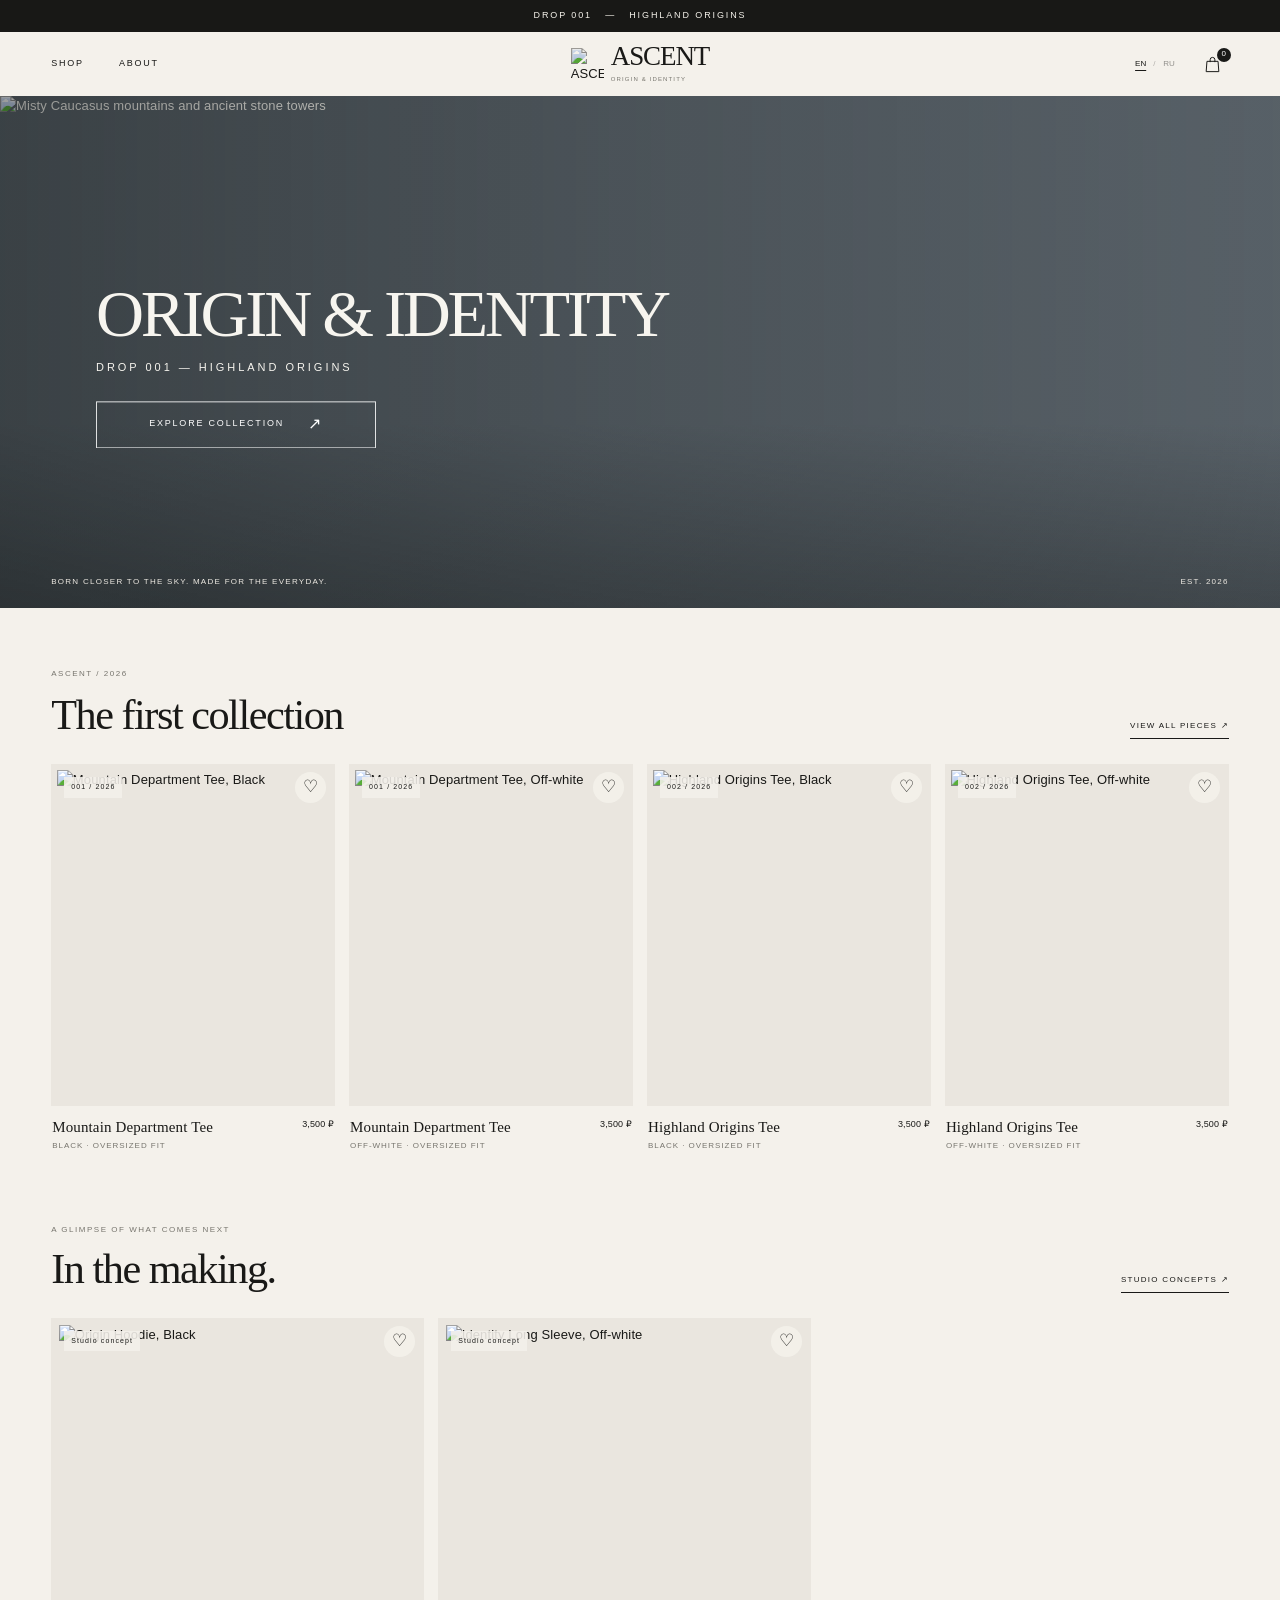
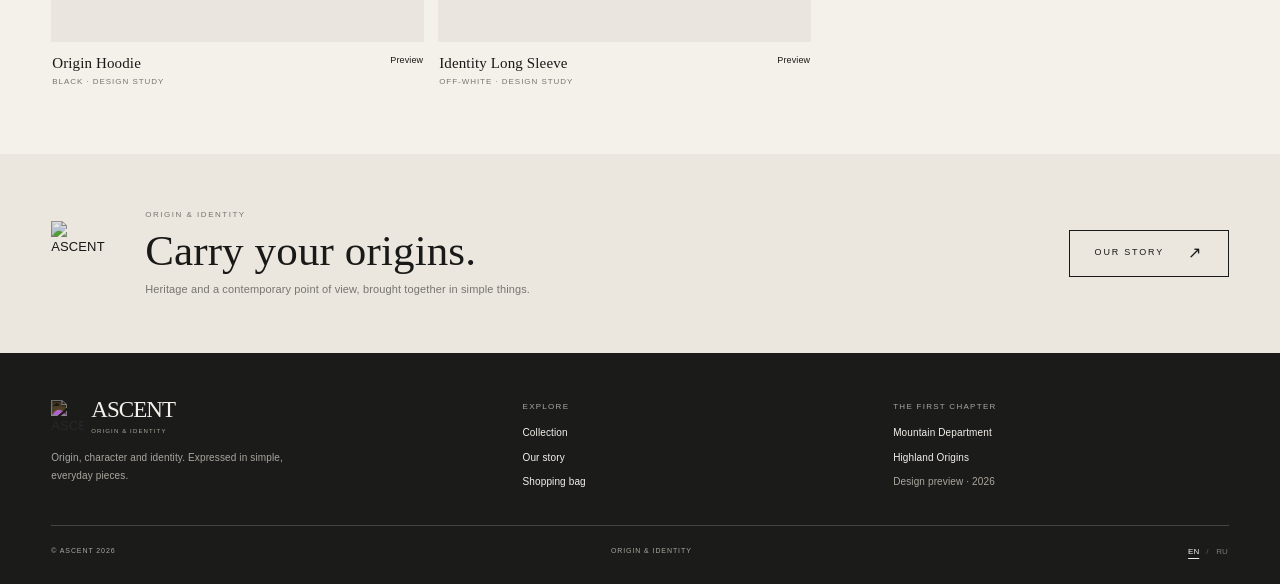
==== index.html @ a4ad2989 "Add files via upload" ====
<!doctype html>
<html lang="en">
<head>
  <meta charset="utf-8">
  <meta name="viewport" content="width=device-width, initial-scale=1">
  <meta name="theme-color" content="#f3f0e9">
  <meta name="description" content="ASCENT. Origin & Identity. Explore the first collection.">
  <title>ASCENT — Origin & Identity</title>
  <link rel="stylesheet" href="styles.css">
  <script src="app.js" defer></script>
</head>
<body>
  <a class="skip-link" href="#main">Skip to content</a>
  <header class="site-header" id="siteHeader"></header>
  <main id="main" class="main" tabindex="-1"></main>
  <footer class="site-footer" id="siteFooter"></footer>
  <div class="drawer-backdrop" id="drawerBackdrop" data-action="close-overlay"></div>
  <aside class="cart-drawer" id="cartDrawer" role="dialog" aria-modal="true" aria-label="Shopping bag" inert></aside>
  <section class="menu-overlay" id="menuOverlay" role="dialog" aria-modal="true" aria-label="Navigation" inert></section>
  <section class="search-overlay" id="searchOverlay" role="dialog" aria-modal="true" aria-label="Search" inert></section>
  <div class="toast" id="toast" role="status" aria-live="polite"></div>
</body>
</html>
---- styles.css ----
/* ASCENT — GitHub Pages-ready static storefront */
:root{color-scheme:light;--paper:#f4f1eb;--paper-2:#ebe7df;--ink:#191917;--muted:#77756e;--line:#d5d0c8;--serif:"Playfair Display",Georgia,"Times New Roman",serif;--sans:"DM Sans",Arial,sans-serif;--max:1600px}
*{box-sizing:border-box}html{scroll-behavior:smooth}body{margin:0;background:var(--paper);color:var(--ink);font:13px/1.55 var(--sans);letter-spacing:.01em}button,input,select{font:inherit;color:inherit}button{cursor:pointer}button:disabled{cursor:default;opacity:.55}a{color:inherit;text-decoration:none}img{display:block;max-width:100%}:focus-visible{outline:2px solid #777b62;outline-offset:4px}.skip-link{position:fixed;top:-90px;left:20px;z-index:100;background:var(--paper);padding:12px}.skip-link:focus{top:10px}
.site-header{position:relative;z-index:10;background:var(--paper)}.announcement{height:32px;background:#181816;color:#f5f2eb;text-align:center;display:grid;place-items:center;font-size:9px;letter-spacing:.21em;text-transform:uppercase}.header-inner{height:64px;padding:0 4vw;max-width:var(--max);margin:auto;display:grid;grid-template-columns:1fr 1fr 1fr;align-items:center}.main-nav{display:flex;gap:35px;align-items:center}.nav-link{font-size:9px;letter-spacing:.2em;text-transform:uppercase;position:relative}.nav-link:after{content:"";position:absolute;left:0;right:100%;bottom:-6px;height:1px;background:currentColor;transition:right .25s}.nav-link:hover:after{right:0}.brand{justify-self:center;display:flex;align-items:center;gap:7px}.brand-symbol{width:33px;height:33px;object-fit:contain;mix-blend-mode:multiply;flex:none}.brand-name{font:500 27px/1 var(--serif);letter-spacing:-.04em}.brand-sub{display:block;margin-top:4px;font-size:6px;letter-spacing:.19em;text-transform:uppercase;color:var(--muted)}.header-actions{display:flex;justify-content:flex-end;align-items:center;gap:20px}.lang-switch{display:flex;align-items:center;gap:6px;font-size:8px;letter-spacing:.1em}.lang-switch button{border:0;background:transparent;padding:6px 1px;opacity:.45}.lang-switch button.active{opacity:1;text-decoration:underline;text-underline-offset:4px}.lang-switch span{opacity:.3}.icon-button{background:none;border:0;padding:7px;display:inline-flex;align-items:center;justify-content:center;position:relative}.icon-button svg{width:19px;height:19px;stroke:currentColor;fill:none;stroke-width:1.25}.bag-count{position:absolute;top:0;right:-2px;min-width:14px;height:14px;border-radius:50%;background:var(--ink);color:#fff;font-size:8px;display:grid;place-items:center}.menu-toggle{display:none}.menu-lines{width:20px;display:flex;flex-direction:column;gap:5px}.menu-lines i{height:1px;background:currentColor;width:20px}
.main{min-height:58vh}.page{opacity:0;transform:translateY(7px);transition:opacity .38s ease,transform .38s ease}.page.ready{opacity:1;transform:none}.wrap{max-width:var(--max);margin:0 auto;padding-left:4vw;padding-right:4vw}
.mountain-hero{height:clamp(390px,40vw,530px);position:relative;overflow:hidden;isolation:isolate;background:#596269;color:#f7f5ef}.mountain-image{position:absolute;inset:0;z-index:-2;width:100%;height:100%;object-fit:cover;object-position:center 49%;animation:hero-in .9s ease both}.hero-shade{position:absolute;inset:0;z-index:-1;background:linear-gradient(90deg,rgba(16,20,20,.42),rgba(19,23,23,.2) 48%,rgba(20,25,25,.02)),linear-gradient(0deg,rgba(15,18,18,.32),transparent 36%)}.mountain-copy{position:absolute;left:max(7.5vw,calc((100vw - 1350px)/2));top:50%;transform:translateY(-43%);animation:content-in .65s .08s both}.mountain-title{font:400 clamp(43px,5.2vw,78px)/1.05 var(--serif);letter-spacing:-.05em;margin:0 0 10px;white-space:nowrap}.mountain-copy p{font-size:11px;letter-spacing:.27em;margin:0 0 25px;text-transform:uppercase}.button{min-height:47px;padding:0 25px;border:1px solid var(--ink);background:var(--ink);color:#fff;display:inline-flex;align-items:center;justify-content:center;gap:24px;font-size:9px;letter-spacing:.2em;text-transform:uppercase;transition:background .24s,color .24s,border-color .24s}.button:hover{background:transparent;color:var(--ink)}.button-light{background:transparent;color:var(--ink)}.button-light:hover{background:var(--ink);color:#fff}.arrow{font-size:16px;line-height:.5}.hero-button{background:transparent;border-color:rgba(255,255,255,.84);min-width:280px}.hero-button:hover{background:var(--paper);color:var(--ink)}.hero-bottom{position:absolute;bottom:20px;left:4vw;right:4vw;display:flex;justify-content:space-between;color:#eeeae3;font-size:8px;letter-spacing:.16em;text-transform:uppercase}
.collection-intro{padding-top:52px;padding-bottom:58px}.eyebrow{font-size:8px;letter-spacing:.19em;text-transform:uppercase;color:var(--muted)}.section-head{display:flex;align-items:end;justify-content:space-between;gap:20px;margin:12px 0 25px}.section-title{font:400 clamp(29px,3.3vw,46px)/1.1 var(--serif);letter-spacing:-.035em;margin:0}.text-link{font-size:8px;text-transform:uppercase;letter-spacing:.16em;border-bottom:1px solid var(--ink);padding-bottom:5px;white-space:nowrap}.product-grid{display:grid;grid-template-columns:repeat(4,minmax(0,1fr));gap:14px}.product-card{min-width:0}.product-card-image{position:relative;aspect-ratio:.83/1;background:#eae6df;overflow:hidden}.product-card-image>a:first-child{height:100%;width:100%;display:block}.product-card-image img{width:100%;height:100%;object-fit:contain;padding:2%;transition:transform .65s cubic-bezier(.2,.65,.25,1)}.product-card:hover .product-card-image img{transform:scale(1.025)}.card-index{position:absolute;top:13px;left:13px;font-size:7px;letter-spacing:.16em;background:#f4f1ebe0;padding:5px 7px}.favorite{position:absolute;right:9px;top:8px;border:0;background:#f4f1ebe0;width:31px;height:31px;border-radius:50%;font-size:17px;transition:background .2s}.favorite:hover,.favorite.on{background:var(--ink);color:#fff}.card-view{display:none}.card-info{display:flex;justify-content:space-between;gap:12px;align-items:start;padding:12px 1px 0}.card-title{font:400 15px/1.3 var(--serif);margin:0 0 3px}.card-meta{font-size:8px;letter-spacing:.12em;text-transform:uppercase;color:var(--muted)}.card-price{font-size:9px;white-space:nowrap}.reveal{opacity:0;transform:translateY(12px);transition:opacity .48s ease,transform .48s ease;transition-delay:var(--delay,0ms)}.reveal.visible{opacity:1;transform:none}.studio-section{padding:5px 4vw 65px}.studio-section .section-head{margin-top:10px}.studio-grid{grid-template-columns:repeat(2,minmax(0,1fr));gap:14px;max-width:760px}.studio-grid .product-card-image{aspect-ratio:1.15/1}
.catalog-head{padding:45px 0 24px;border-bottom:1px solid var(--line)}.catalog-title{font:400 clamp(45px,6vw,79px)/1 var(--serif);letter-spacing:-.05em;margin:14px 0}.catalog-heading-row{display:flex;justify-content:space-between;align-items:center}.collection-number{font:italic 62px var(--serif);color:#c9c4ba}.catalog-subtitle{font-size:11px;color:var(--muted);max-width:480px;margin:0}.catalog-toolbar{display:flex;justify-content:space-between;align-items:center;padding:18px 0 25px}.filters{display:flex;gap:22px;flex-wrap:wrap}.filter-button{border:0;border-bottom:1px solid transparent;background:none;padding:7px 0;font-size:8px;letter-spacing:.14em;text-transform:uppercase;color:var(--muted)}.filter-button.active,.filter-button:hover{color:var(--ink);border-color:var(--ink)}.sort-label{display:flex;align-items:center;gap:18px}.sort-select{border:0;border-bottom:1px solid var(--line);background:transparent;padding:7px 18px 7px 2px;font-size:9px}.catalog-grid{padding-bottom:35px}.catalog-disclaimer{border-top:1px solid var(--line);padding:15px 0 35px;color:var(--muted);font-size:9px}
.product-layout{max-width:1480px;padding-top:34px;padding-bottom:65px;display:grid;grid-template-columns:minmax(0,1.1fr) minmax(320px,.82fr);gap:7vw;align-items:start}.gallery{display:grid;grid-template-columns:59px 1fr;gap:12px;position:sticky;top:20px}.thumbs{display:flex;flex-direction:column;gap:9px}.thumb{border:1px solid transparent;padding:0;background:var(--paper-2);aspect-ratio:1;width:100%;overflow:hidden}.thumb.active{border-color:var(--ink)}.thumb img{width:100%;height:100%;object-fit:contain}.gallery-main{position:relative;overflow:hidden;background:#eae6df;aspect-ratio:.84/1}.gallery-main>img{width:100%;height:100%;object-fit:contain;padding:3%;transition:opacity .2s}.gallery-main>img.changing{opacity:0}.gallery-label{position:absolute;left:12px;bottom:12px;padding:7px 10px;background:#f4f1ebe0;font-size:7px;letter-spacing:.14em;text-transform:uppercase}.product-info{padding-top:10px}.breadcrumb{font-size:8px;letter-spacing:.15em;text-transform:uppercase;color:var(--muted);margin-bottom:23px}.product-name{font:400 clamp(34px,4.2vw,55px)/1.05 var(--serif);letter-spacing:-.045em;margin:10px 0}.product-slogan{color:var(--muted);font-size:11px;margin:0 0 19px}.product-price{border-block:1px solid var(--line);padding:14px 0;margin-bottom:20px;font-size:15px}.option-label{font-size:8px;letter-spacing:.15em;text-transform:uppercase;margin:19px 0 10px}.color-line{display:flex;gap:10px}.swatch{display:block;position:relative;width:25px;height:25px;border:1px solid #c9c4ba;border-radius:50%}.swatch.black{background:#191917}.swatch.cream{background:#fffefa}.swatch.selected:after{content:"";position:absolute;inset:-4px;border:1px solid var(--ink);border-radius:50%}.size-row{display:grid;grid-template-columns:repeat(5,1fr);gap:6px}.size-button{height:40px;border:1px solid var(--line);background:transparent;font-size:9px}.size-button:hover,.size-button.selected{background:var(--ink);color:#fff}.size-error{min-height:18px;color:#a33b2d;font-size:10px}.add-button{width:100%;margin-top:3px}.purchase-note{text-align:center;font-size:8px;color:var(--muted);margin:10px 0}.concept-note{font-size:11px;color:var(--muted);line-height:1.8;margin:20px 0}.product-details{border-top:1px solid var(--line);margin-top:22px}.product-detail{border-bottom:1px solid var(--line)}.product-detail summary{cursor:pointer;list-style:none;display:flex;justify-content:space-between;padding:15px 0;font-size:8px;letter-spacing:.14em;text-transform:uppercase}.product-detail summary::-webkit-details-marker{display:none}.product-detail summary span{font-size:15px;transition:transform .22s}.product-detail[open] summary span{transform:rotate(45deg)}.product-detail p{font-size:10px;line-height:1.85;color:var(--muted);max-width:420px;padding-bottom:14px;margin:0}.related-section{padding-bottom:60px}
.brand-note{background:var(--paper-2);padding:55px 4vw}.brand-note-inner{max-width:1300px;margin:auto;display:grid;grid-template-columns:70px 1fr auto;gap:24px;align-items:center}.note-mark{width:65px;height:65px}.note-heading{font:400 clamp(27px,3.5vw,43px)/1.15 var(--serif);margin:5px 0}.note-copy{max-width:520px;font-size:11px;color:var(--muted);margin:0}.story-hero{display:grid;grid-template-columns:.9fr 1.1fr;gap:7vw;align-items:center;padding-top:55px;padding-bottom:50px}.story-title{font:400 clamp(43px,5.5vw,75px)/1.04 var(--serif);letter-spacing:-.05em;margin:16px 0 22px}.story-title em{font-weight:400}.story-copy{font-size:12px;line-height:1.9;color:#64635d;max-width:445px}.story-image{height:520px;overflow:hidden;background:var(--paper-2)}.story-image img{width:100%;height:100%;object-fit:cover}.story-details{display:grid;grid-template-columns:repeat(3,1fr);gap:35px;padding:30px 0 65px}.story-detail{border-top:1px solid var(--line);padding-top:16px}.story-detail h3{font:400 20px var(--serif);margin:10px 0}.story-detail p{font-size:10px;line-height:1.8;color:var(--muted)}.signature-section{background:var(--paper-2);padding:50px;display:grid;justify-items:center}.signature-section .brand-symbol{width:85px;height:85px}.signature-section p{font:italic 31px var(--serif);margin:9px}
.cart-page{padding-top:40px;padding-bottom:70px}.cart-title,.checkout-title{font:400 clamp(43px,6vw,68px)/1 var(--serif);letter-spacing:-.05em;margin:13px 0 32px}.cart-title sup{font:12px var(--sans);vertical-align:super}.cart-layout,.checkout-grid{display:grid;grid-template-columns:minmax(0,1.45fr) minmax(255px,.7fr);gap:6vw}.cart-row{display:grid;grid-template-columns:105px 1fr auto;gap:17px;align-items:center;padding:15px 0;border-top:1px solid var(--line)}.cart-row:last-child{border-bottom:1px solid var(--line)}.cart-thumb{width:105px;height:120px;object-fit:contain;background:var(--paper-2);padding:2%}.cart-row-title{font:400 17px var(--serif);margin:0 0 5px}.cart-row-meta{font-size:8px;color:var(--muted);letter-spacing:.1em;text-transform:uppercase}.cart-row-actions{display:flex;align-items:center;gap:15px;margin-top:14px}.quantity{display:flex;align-items:center;border:1px solid var(--line);gap:10px;font-size:9px}.quantity button{border:0;background:none;width:25px;height:25px}.remove-link{background:none;border:0;padding:0;text-decoration:underline;text-underline-offset:3px;color:var(--muted);font-size:8px}.cart-summary{background:var(--paper-2);padding:22px;align-self:start}.summary-title{font:400 23px var(--serif);margin:0 0 16px}.summary-line{display:flex;justify-content:space-between;gap:16px;padding:10px 0;border-top:1px solid var(--line);font-size:9px;line-height:1.7}.summary-line.total{font-weight:600}.summary-line span:last-child{white-space:nowrap}.summary-note{font-size:9px;line-height:1.7;color:var(--muted);margin:13px 0}.cart-summary .button{width:100%;margin-top:8px}.empty-cart{padding:25px 0 20px;border-top:1px solid var(--line);color:var(--muted);font-size:12px;line-height:2}.checkout{padding-top:40px;padding-bottom:65px}.checkout-form{display:grid;grid-template-columns:1fr 1fr;gap:14px}.form-intro{grid-column:1/-1;color:var(--muted);font-size:10px}.field{display:flex;flex-direction:column;gap:6px}.field.full{grid-column:1/-1}.field label{font-size:8px;letter-spacing:.13em;text-transform:uppercase}.field input,.field select{height:43px;border:1px solid var(--line);background:transparent;padding:0 11px;font-size:11px}.checkout-success{padding:25px;background:var(--paper-2);font-size:11px;line-height:1.8}.checkout-success h2{font:400 27px var(--serif)}.confirmation{max-width:700px;text-align:center;padding-top:75px;padding-bottom:100px}.confirmation .brand-symbol{width:70px;height:70px;margin:0 auto 25px}.confirmation p{color:var(--muted);max-width:470px;margin:0 auto 28px;line-height:1.9}.confirmation-total{display:flex;justify-content:space-between;border-block:1px solid var(--line);padding:16px 0;margin-bottom:25px;font-size:11px}
.site-footer{background:#1b1b19;color:var(--paper);padding:45px 4vw 20px}.footer-inner{max-width:var(--max);margin:auto;display:grid;grid-template-columns:1.3fr 1fr 1fr;gap:35px;padding-bottom:35px}.footer-brand .brand{justify-self:start}.footer-brand .brand-symbol{filter:invert(1);mix-blend-mode:screen}.footer-brand .brand-name{font-size:23px}.footer-brand .brand-sub{color:#aaa79f}.footer-copy{font-size:10px;color:#aaa79f;max-width:260px;line-height:1.8;margin:13px 0 0}.footer-title{font-size:8px;letter-spacing:.16em;text-transform:uppercase;color:#aaa79f;margin:3px 0 12px}.footer-links{display:flex;flex-direction:column;gap:9px;font-size:10px}.footer-bottom{max-width:var(--max);margin:auto;border-top:1px solid #45443f;padding-top:14px;display:flex;justify-content:space-between;align-items:center;color:#aaa79f;font-size:7px;letter-spacing:.13em;text-transform:uppercase}.footer-bottom .lang-switch{color:#eee}.muted{color:#aaa79f}.toast{position:fixed;z-index:70;left:50%;bottom:22px;transform:translate(-50%,15px);opacity:0;pointer-events:none;background:var(--ink);color:white;padding:12px 16px;font-size:9px;transition:opacity .2s,transform .2s}.toast.show{opacity:1;transform:translate(-50%,0)}.drawer-backdrop{position:fixed;z-index:40;inset:0;background:rgba(15,15,14,.32);opacity:0;pointer-events:none;transition:opacity .25s}.drawer-backdrop.open{opacity:1;pointer-events:auto}.cart-drawer{position:fixed;z-index:41;right:0;top:0;bottom:0;width:min(465px,100vw);background:var(--paper);padding:25px;transform:translateX(102%);transition:transform .35s cubic-bezier(.2,.65,.25,1);display:flex;flex-direction:column}.cart-drawer.open{transform:translateX(0)}.drawer-head{display:flex;justify-content:space-between;align-items:center;border-bottom:1px solid var(--line);padding-bottom:15px}.drawer-title{font:400 24px var(--serif);margin:0}.drawer-body{padding:18px 0;overflow:auto;flex:1}.drawer-row{display:grid;grid-template-columns:72px 1fr auto;gap:11px;padding:0 0 14px;border-bottom:1px solid var(--line);margin-bottom:14px}.drawer-row .cart-thumb{width:72px;height:88px}.drawer-row .cart-row-title{font-size:15px}.drawer-row .cart-row-actions{margin-top:8px}.drawer-row .quantity{gap:5px}.drawer-footer{border-top:1px solid var(--line);padding-top:15px}.drawer-total{display:flex;justify-content:space-between;margin-bottom:13px;font-size:9px;text-transform:uppercase;letter-spacing:.1em}.drawer-footer .button{width:100%}.drawer-link{display:block;text-align:center;margin-top:12px;font-size:8px;text-transform:uppercase;letter-spacing:.14em;color:var(--muted)}.overlay-close,.search-close{border:0;background:none;font-size:24px;padding:4px}
.menu-overlay{position:fixed;inset:0;z-index:55;background:var(--paper);visibility:hidden;opacity:0;transform:translateY(-8px);transition:opacity .25s,transform .25s,visibility .25s;display:flex;flex-direction:column;overflow:auto}.menu-overlay.open{visibility:visible;opacity:1;transform:none}.menu-top{display:flex;justify-content:space-between;align-items:center;padding:14px 4vw;border-bottom:1px solid var(--line)}.menu-top .brand{justify-self:start}.menu-top-actions{display:flex;align-items:center;gap:20px}.menu-content{display:grid;grid-template-columns:1fr .7fr;align-items:center;flex:1;padding:40px 10vw;gap:4vw}.menu-content nav{display:flex;flex-direction:column}.menu-link{display:flex;align-items:center;gap:18px;padding:11px 0;opacity:0;transform:translateY(8px);transition:opacity .22s,transform .22s}.menu-overlay.open .menu-link{opacity:1;transform:none;transition-delay:calc(var(--i)*45ms)}.menu-index{font-size:8px;color:var(--muted)}.menu-word{font:400 clamp(40px,5vw,70px)/1.1 var(--serif);letter-spacing:-.045em;transition:color .2s}.menu-link:hover .menu-word{color:var(--muted)}.menu-arrow{margin-left:auto;opacity:0;transition:opacity .2s}.menu-link:hover .menu-arrow{opacity:1}.menu-art{display:flex;flex-direction:column;align-items:center;opacity:.11}.menu-art .brand-symbol{width:min(25vw,250px);height:min(25vw,250px)}.menu-art span{font-size:7px;letter-spacing:.2em;margin-top:12px}.menu-bottom{display:flex;justify-content:space-between;padding:17px 4vw;border-top:1px solid var(--line);font-size:7px;letter-spacing:.14em;text-transform:uppercase}.search-overlay{position:fixed;z-index:56;inset:0;background:#f4f1ebfa;visibility:hidden;opacity:0;transition:opacity .22s,visibility .22s;display:flex;align-items:flex-start;justify-content:center;padding:17vh 6vw}.search-overlay.open{visibility:visible;opacity:1}.search-box{width:min(680px,100%)}.search-close{position:absolute;right:4vw;top:18px}.search-input{width:100%;border:0;border-bottom:1px solid var(--ink);background:none;padding:14px 0;font:400 clamp(28px,4.5vw,49px) var(--serif);outline:none}.search-result{display:flex;align-items:center;gap:18px;padding:11px 0;border-bottom:1px solid var(--line);font:18px var(--serif)}.search-result img{width:54px;height:60px;object-fit:contain;background:var(--paper-2)}.search-result span:nth-child(2){flex:1}.search-result small{display:block;color:var(--muted);font:9px var(--sans);margin-top:7px}.search-empty{font-size:10px;color:var(--muted);padding:20px 0}.no-scroll{overflow:hidden}
@keyframes hero-in{from{opacity:.8}to{opacity:1}}@keyframes content-in{from{opacity:0;translate:0 10px}to{opacity:1;translate:0 0}}
@media(max-width:900px){.header-inner{padding:0 3vw}.main-nav{gap:20px}.mountain-hero{height:clamp(410px,58vw,525px)}.mountain-copy{left:6vw}.mountain-title{font-size:clamp(42px,6vw,65px)}.product-grid{grid-template-columns:repeat(2,minmax(0,1fr));gap:30px 14px}.product-layout{gap:4vw}.gallery{grid-template-columns:48px 1fr}.gallery-main{aspect-ratio:.9/1}.story-image{height:400px}}
@media(max-width:620px){.announcement{height:28px;font-size:7px}.header-inner{height:62px;padding:0 4vw;grid-template-columns:1fr auto}.main-nav{display:none}.brand{justify-self:start;grid-column:1}.header-actions{grid-column:2;gap:9px}.brand-symbol{width:29px;height:29px}.brand-name{font-size:23px}.brand-sub{font-size:5px}.menu-toggle{display:inline-flex}.header-actions .lang-switch{font-size:7px;gap:4px}.mountain-hero{height:clamp(430px,125vw,590px)}.mountain-image{object-position:57% center}.hero-shade{background:linear-gradient(90deg,rgba(16,20,20,.43),rgba(19,23,23,.1)),linear-gradient(0deg,rgba(15,18,18,.34),transparent 42%)}.mountain-copy{left:6vw;right:5vw;top:48%;transform:translateY(-40%)}.mountain-title{font-size:clamp(37px,9.3vw,58px);white-space:normal;max-width:420px}.mountain-copy p{font-size:8px;letter-spacing:.19em;margin-bottom:19px}.hero-button{min-width:220px;min-height:43px;padding:0 16px;font-size:8px}.hero-bottom{left:5vw;right:5vw;bottom:15px;font-size:6px}.collection-intro{padding-top:38px;padding-bottom:38px}.section-head{align-items:start;flex-direction:column;gap:12px}.section-title{font-size:32px}.product-grid{gap:23px 10px}.product-card-image{aspect-ratio:.76/1}.card-info{padding-top:9px}.card-title{font-size:13px}.card-meta{font-size:7px}.card-price{font-size:8px}.card-index{font-size:6px;top:9px;left:8px}.favorite{right:5px;top:5px;width:27px;height:27px}.studio-section{padding-bottom:40px}.studio-grid{gap:11px}.studio-grid .product-card-image{aspect-ratio:.8/1}.catalog-head{padding-top:33px}.catalog-title{font-size:49px}.collection-number{font-size:45px}.catalog-toolbar{align-items:flex-start;flex-direction:column;gap:16px}.filters{gap:14px}.filter-button{font-size:7px}.sort-label{width:100%;justify-content:space-between}.catalog-grid{padding-bottom:28px}.product-layout{display:flex;flex-direction:column;gap:24px;padding-top:18px;padding-bottom:45px}.gallery{position:static;display:grid;grid-template-columns:1fr;gap:9px;width:100%}.gallery-main{aspect-ratio:.85/1}.thumbs{grid-row:2;flex-direction:row}.thumb{width:49px}.product-info{width:100%;padding:0}.breadcrumb{margin-bottom:18px}.product-name{font-size:39px}.story-hero{display:flex;flex-direction:column;padding-top:35px;padding-bottom:35px;gap:23px}.story-title{font-size:48px}.story-image{height:340px;order:-1}.story-details{grid-template-columns:1fr;gap:9px;padding:10px 0 42px}.story-detail{padding-top:13px}.brand-note{padding:40px 5vw}.brand-note-inner{grid-template-columns:42px 1fr;gap:13px}.note-mark{width:40px;height:40px}.note-heading{font-size:25px}.brand-note-inner>.button{grid-column:1/-1;width:max-content}.cart-page,.checkout{padding-top:30px;padding-bottom:45px}.cart-layout,.checkout-grid{display:flex;flex-direction:column;gap:22px}.cart-row{grid-template-columns:68px 1fr;gap:10px;position:relative}.cart-thumb{width:68px;height:90px}.cart-row-title{font-size:15px}.cart-row-meta{font-size:7px}.cart-row>.card-price{grid-column:2;justify-self:end}.checkout-form{grid-template-columns:1fr}.field.full{grid-column:auto}.form-intro{grid-column:auto}.cart-summary{padding:18px}.footer-inner{grid-template-columns:1fr 1fr;gap:26px 15px}.footer-brand{grid-column:1/-1}.footer-bottom{gap:8px;font-size:6px}.cart-drawer{padding:20px}.menu-top{padding:14px 5vw}.menu-content{grid-template-columns:1fr;padding:30px 7vw}.menu-word{font-size:clamp(39px,10vw,58px)}.menu-link{padding:13px 0;gap:13px}.menu-art{position:absolute;right:5vw;bottom:13vh;opacity:.06}.menu-art .brand-symbol{width:155px;height:155px}.menu-bottom{margin-top:auto;padding:15px 5vw;font-size:6px}.search-overlay{padding-top:18vh}.confirmation{padding-top:55px;padding-bottom:65px}}
@media(prefers-reduced-motion:reduce){html{scroll-behavior:auto}*,*:before,*:after{animation-duration:.01ms!important;animation-iteration-count:1!important;transition-duration:.01ms!important}.reveal{opacity:1;transform:none}}
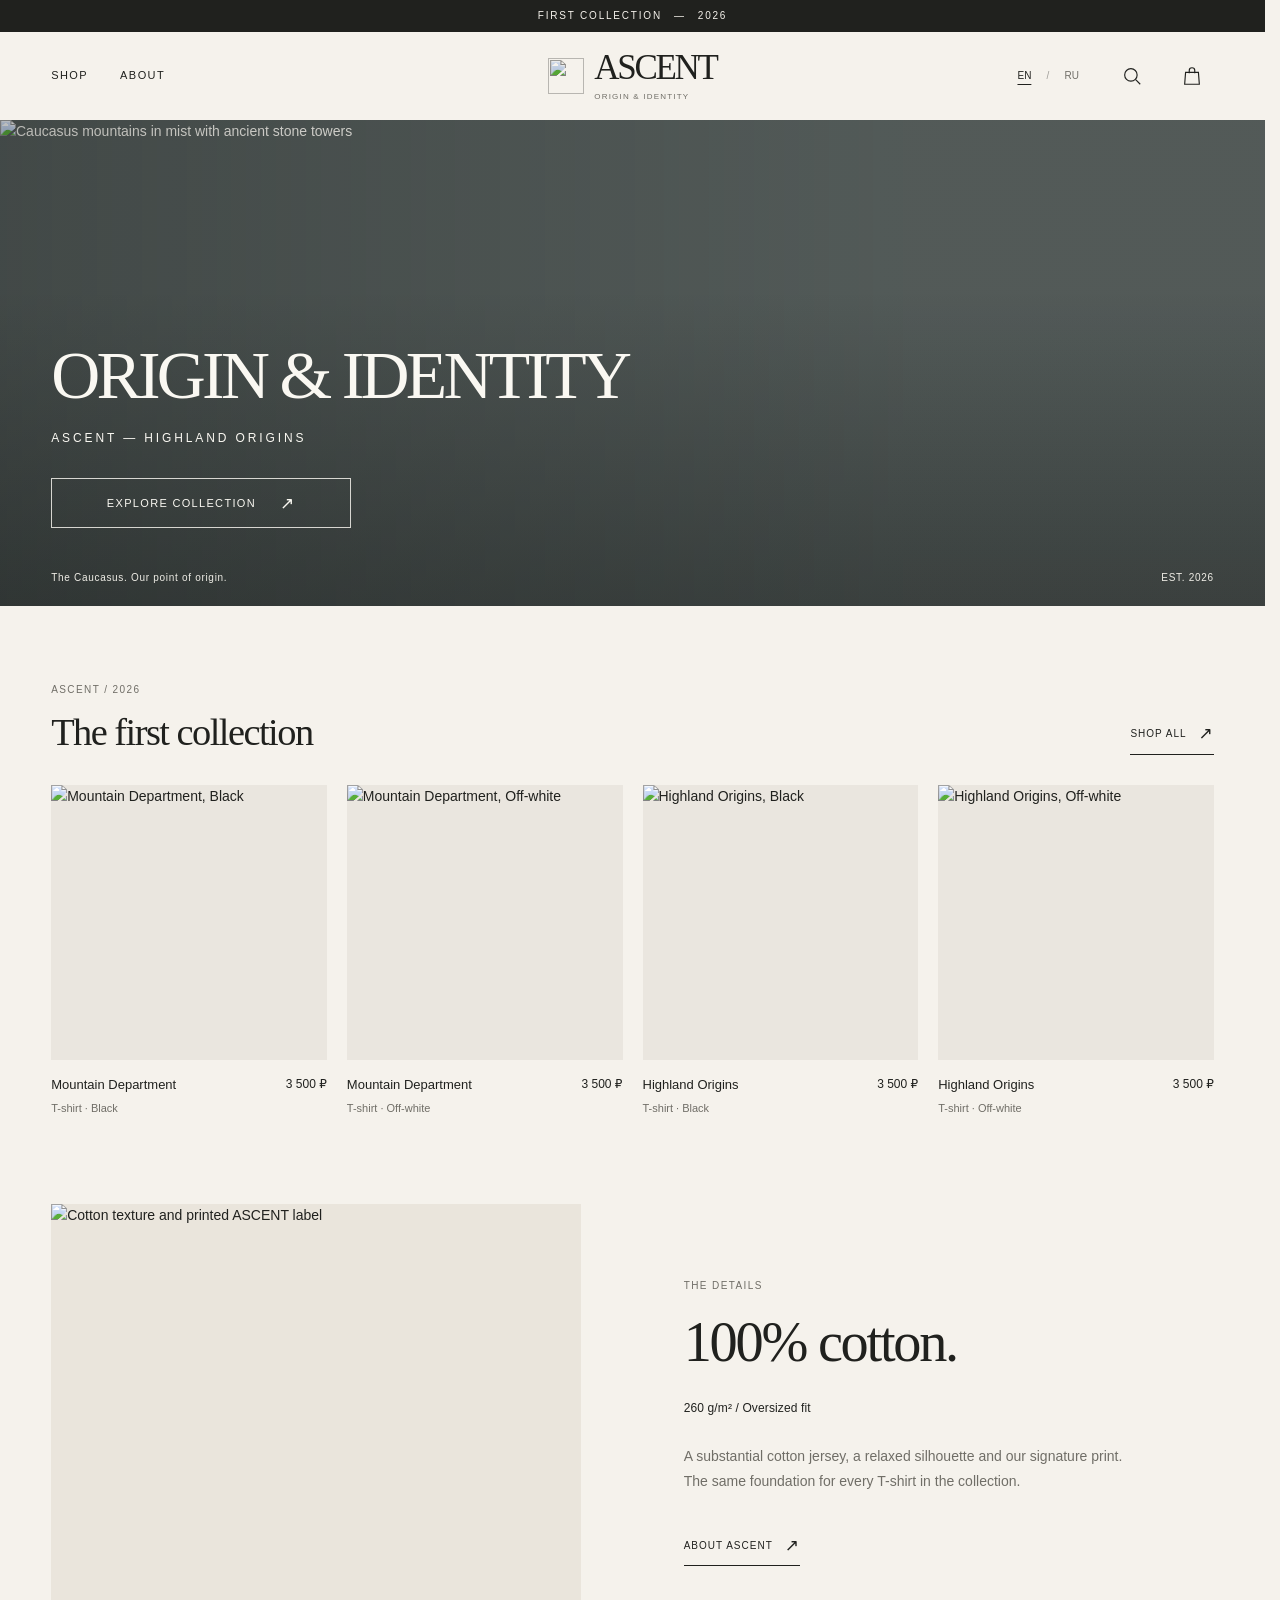
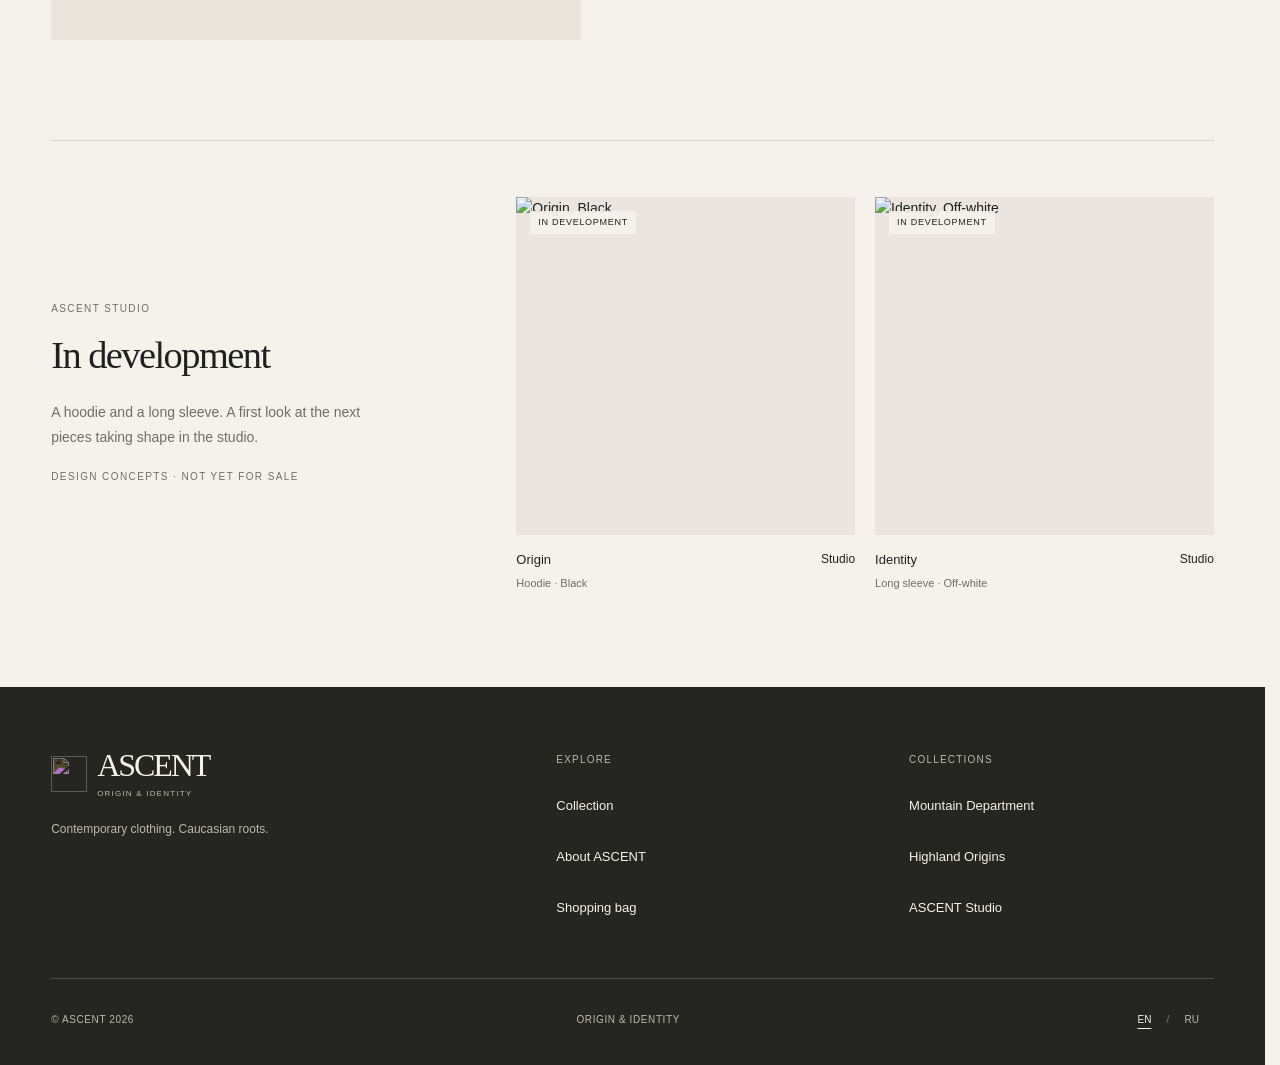
==== commit bece3fa2: "Add files via upload" ====
--- a/index.html
+++ b/index.html
@@ -1,23 +1,32 @@
-<!doctype html>
-<html lang="en">
-<head>
-  <meta charset="utf-8">
-  <meta name="viewport" content="width=device-width, initial-scale=1">
-  <meta name="theme-color" content="#f3f0e9">
-  <meta name="description" content="ASCENT. Origin & Identity. Explore the first collection.">
-  <title>ASCENT — Origin & Identity</title>
-  <link rel="stylesheet" href="styles.css">
-  <script src="app.js" defer></script>
-</head>
-<body>
-  <a class="skip-link" href="#main">Skip to content</a>
-  <header class="site-header" id="siteHeader"></header>
-  <main id="main" class="main" tabindex="-1"></main>
-  <footer class="site-footer" id="siteFooter"></footer>
-  <div class="drawer-backdrop" id="drawerBackdrop" data-action="close-overlay"></div>
-  <aside class="cart-drawer" id="cartDrawer" role="dialog" aria-modal="true" aria-label="Shopping bag" inert></aside>
-  <section class="menu-overlay" id="menuOverlay" role="dialog" aria-modal="true" aria-label="Navigation" inert></section>
-  <section class="search-overlay" id="searchOverlay" role="dialog" aria-modal="true" aria-label="Search" inert></section>
-  <div class="toast" id="toast" role="status" aria-live="polite"></div>
-</body>
+<!doctype html>
+<html lang="en">
+<head>
+  <meta charset="utf-8">
+  <meta name="viewport" content="width=device-width, initial-scale=1">
+  <meta name="theme-color" content="#f5f2ec">
+  <meta name="description" content="ASCENT. Origin & Identity. Explore the first collection.">
+  <title>ASCENT — Origin & Identity</title>
+  <link rel="icon" href="assets/ascent-mountain-mark.jpg">
+  <link rel="stylesheet" href="styles.css">
+  <script src="app.js" defer></script>
+</head>
+<body>
+  <a class="skip-link" href="#main">Skip to content</a>
+  <header class="site-header" id="siteHeader"></header>
+  <main id="main" class="main" tabindex="-1"></main>
+  <footer class="site-footer" id="siteFooter"></footer>
+  <div class="drawer-backdrop" id="drawerBackdrop" data-action="close-overlay"></div>
+  <aside class="cart-drawer" id="cartDrawer" role="dialog" aria-modal="true" aria-label="Shopping bag" inert></aside>
+  <section class="menu-overlay" id="menuOverlay" role="dialog" aria-modal="true" aria-label="Navigation" inert></section>
+  <section class="search-overlay" id="searchOverlay" role="dialog" aria-modal="true" aria-label="Search" inert></section>
+  <section class="image-overlay" id="imageOverlay" role="dialog" aria-modal="true" aria-label="Enlarged photograph" aria-hidden="true" inert>
+    <div class="image-overlay-panel">
+      <button class="icon-button overlay-close" data-action="close-overlay" aria-label="Close photograph"><svg viewBox="0 0 24 24" aria-hidden="true"><path d="m6 6 12 12M6 18 18 6"/></svg></button>
+      <div class="image-overlay-stage"></div>
+      <p class="image-overlay-caption"></p>
+    </div>
+  </section>
+  <noscript><p class="wrap">Enable JavaScript to view the ASCENT collection. / Включите JavaScript для просмотра коллекции.</p></noscript>
+  <div class="toast" id="toast" role="status" aria-live="polite"></div>
+</body>
 </html>
--- a/styles.css
+++ b/styles.css
@@ -1,17 +1,531 @@
-/* ASCENT — GitHub Pages-ready static storefront */
-:root{color-scheme:light;--paper:#f4f1eb;--paper-2:#ebe7df;--ink:#191917;--muted:#77756e;--line:#d5d0c8;--serif:"Playfair Display",Georgia,"Times New Roman",serif;--sans:"DM Sans",Arial,sans-serif;--max:1600px}
-*{box-sizing:border-box}html{scroll-behavior:smooth}body{margin:0;background:var(--paper);color:var(--ink);font:13px/1.55 var(--sans);letter-spacing:.01em}button,input,select{font:inherit;color:inherit}button{cursor:pointer}button:disabled{cursor:default;opacity:.55}a{color:inherit;text-decoration:none}img{display:block;max-width:100%}:focus-visible{outline:2px solid #777b62;outline-offset:4px}.skip-link{position:fixed;top:-90px;left:20px;z-index:100;background:var(--paper);padding:12px}.skip-link:focus{top:10px}
-.site-header{position:relative;z-index:10;background:var(--paper)}.announcement{height:32px;background:#181816;color:#f5f2eb;text-align:center;display:grid;place-items:center;font-size:9px;letter-spacing:.21em;text-transform:uppercase}.header-inner{height:64px;padding:0 4vw;max-width:var(--max);margin:auto;display:grid;grid-template-columns:1fr 1fr 1fr;align-items:center}.main-nav{display:flex;gap:35px;align-items:center}.nav-link{font-size:9px;letter-spacing:.2em;text-transform:uppercase;position:relative}.nav-link:after{content:"";position:absolute;left:0;right:100%;bottom:-6px;height:1px;background:currentColor;transition:right .25s}.nav-link:hover:after{right:0}.brand{justify-self:center;display:flex;align-items:center;gap:7px}.brand-symbol{width:33px;height:33px;object-fit:contain;mix-blend-mode:multiply;flex:none}.brand-name{font:500 27px/1 var(--serif);letter-spacing:-.04em}.brand-sub{display:block;margin-top:4px;font-size:6px;letter-spacing:.19em;text-transform:uppercase;color:var(--muted)}.header-actions{display:flex;justify-content:flex-end;align-items:center;gap:20px}.lang-switch{display:flex;align-items:center;gap:6px;font-size:8px;letter-spacing:.1em}.lang-switch button{border:0;background:transparent;padding:6px 1px;opacity:.45}.lang-switch button.active{opacity:1;text-decoration:underline;text-underline-offset:4px}.lang-switch span{opacity:.3}.icon-button{background:none;border:0;padding:7px;display:inline-flex;align-items:center;justify-content:center;position:relative}.icon-button svg{width:19px;height:19px;stroke:currentColor;fill:none;stroke-width:1.25}.bag-count{position:absolute;top:0;right:-2px;min-width:14px;height:14px;border-radius:50%;background:var(--ink);color:#fff;font-size:8px;display:grid;place-items:center}.menu-toggle{display:none}.menu-lines{width:20px;display:flex;flex-direction:column;gap:5px}.menu-lines i{height:1px;background:currentColor;width:20px}
-.main{min-height:58vh}.page{opacity:0;transform:translateY(7px);transition:opacity .38s ease,transform .38s ease}.page.ready{opacity:1;transform:none}.wrap{max-width:var(--max);margin:0 auto;padding-left:4vw;padding-right:4vw}
-.mountain-hero{height:clamp(390px,40vw,530px);position:relative;overflow:hidden;isolation:isolate;background:#596269;color:#f7f5ef}.mountain-image{position:absolute;inset:0;z-index:-2;width:100%;height:100%;object-fit:cover;object-position:center 49%;animation:hero-in .9s ease both}.hero-shade{position:absolute;inset:0;z-index:-1;background:linear-gradient(90deg,rgba(16,20,20,.42),rgba(19,23,23,.2) 48%,rgba(20,25,25,.02)),linear-gradient(0deg,rgba(15,18,18,.32),transparent 36%)}.mountain-copy{position:absolute;left:max(7.5vw,calc((100vw - 1350px)/2));top:50%;transform:translateY(-43%);animation:content-in .65s .08s both}.mountain-title{font:400 clamp(43px,5.2vw,78px)/1.05 var(--serif);letter-spacing:-.05em;margin:0 0 10px;white-space:nowrap}.mountain-copy p{font-size:11px;letter-spacing:.27em;margin:0 0 25px;text-transform:uppercase}.button{min-height:47px;padding:0 25px;border:1px solid var(--ink);background:var(--ink);color:#fff;display:inline-flex;align-items:center;justify-content:center;gap:24px;font-size:9px;letter-spacing:.2em;text-transform:uppercase;transition:background .24s,color .24s,border-color .24s}.button:hover{background:transparent;color:var(--ink)}.button-light{background:transparent;color:var(--ink)}.button-light:hover{background:var(--ink);color:#fff}.arrow{font-size:16px;line-height:.5}.hero-button{background:transparent;border-color:rgba(255,255,255,.84);min-width:280px}.hero-button:hover{background:var(--paper);color:var(--ink)}.hero-bottom{position:absolute;bottom:20px;left:4vw;right:4vw;display:flex;justify-content:space-between;color:#eeeae3;font-size:8px;letter-spacing:.16em;text-transform:uppercase}
-.collection-intro{padding-top:52px;padding-bottom:58px}.eyebrow{font-size:8px;letter-spacing:.19em;text-transform:uppercase;color:var(--muted)}.section-head{display:flex;align-items:end;justify-content:space-between;gap:20px;margin:12px 0 25px}.section-title{font:400 clamp(29px,3.3vw,46px)/1.1 var(--serif);letter-spacing:-.035em;margin:0}.text-link{font-size:8px;text-transform:uppercase;letter-spacing:.16em;border-bottom:1px solid var(--ink);padding-bottom:5px;white-space:nowrap}.product-grid{display:grid;grid-template-columns:repeat(4,minmax(0,1fr));gap:14px}.product-card{min-width:0}.product-card-image{position:relative;aspect-ratio:.83/1;background:#eae6df;overflow:hidden}.product-card-image>a:first-child{height:100%;width:100%;display:block}.product-card-image img{width:100%;height:100%;object-fit:contain;padding:2%;transition:transform .65s cubic-bezier(.2,.65,.25,1)}.product-card:hover .product-card-image img{transform:scale(1.025)}.card-index{position:absolute;top:13px;left:13px;font-size:7px;letter-spacing:.16em;background:#f4f1ebe0;padding:5px 7px}.favorite{position:absolute;right:9px;top:8px;border:0;background:#f4f1ebe0;width:31px;height:31px;border-radius:50%;font-size:17px;transition:background .2s}.favorite:hover,.favorite.on{background:var(--ink);color:#fff}.card-view{display:none}.card-info{display:flex;justify-content:space-between;gap:12px;align-items:start;padding:12px 1px 0}.card-title{font:400 15px/1.3 var(--serif);margin:0 0 3px}.card-meta{font-size:8px;letter-spacing:.12em;text-transform:uppercase;color:var(--muted)}.card-price{font-size:9px;white-space:nowrap}.reveal{opacity:0;transform:translateY(12px);transition:opacity .48s ease,transform .48s ease;transition-delay:var(--delay,0ms)}.reveal.visible{opacity:1;transform:none}.studio-section{padding:5px 4vw 65px}.studio-section .section-head{margin-top:10px}.studio-grid{grid-template-columns:repeat(2,minmax(0,1fr));gap:14px;max-width:760px}.studio-grid .product-card-image{aspect-ratio:1.15/1}
-.catalog-head{padding:45px 0 24px;border-bottom:1px solid var(--line)}.catalog-title{font:400 clamp(45px,6vw,79px)/1 var(--serif);letter-spacing:-.05em;margin:14px 0}.catalog-heading-row{display:flex;justify-content:space-between;align-items:center}.collection-number{font:italic 62px var(--serif);color:#c9c4ba}.catalog-subtitle{font-size:11px;color:var(--muted);max-width:480px;margin:0}.catalog-toolbar{display:flex;justify-content:space-between;align-items:center;padding:18px 0 25px}.filters{display:flex;gap:22px;flex-wrap:wrap}.filter-button{border:0;border-bottom:1px solid transparent;background:none;padding:7px 0;font-size:8px;letter-spacing:.14em;text-transform:uppercase;color:var(--muted)}.filter-button.active,.filter-button:hover{color:var(--ink);border-color:var(--ink)}.sort-label{display:flex;align-items:center;gap:18px}.sort-select{border:0;border-bottom:1px solid var(--line);background:transparent;padding:7px 18px 7px 2px;font-size:9px}.catalog-grid{padding-bottom:35px}.catalog-disclaimer{border-top:1px solid var(--line);padding:15px 0 35px;color:var(--muted);font-size:9px}
-.product-layout{max-width:1480px;padding-top:34px;padding-bottom:65px;display:grid;grid-template-columns:minmax(0,1.1fr) minmax(320px,.82fr);gap:7vw;align-items:start}.gallery{display:grid;grid-template-columns:59px 1fr;gap:12px;position:sticky;top:20px}.thumbs{display:flex;flex-direction:column;gap:9px}.thumb{border:1px solid transparent;padding:0;background:var(--paper-2);aspect-ratio:1;width:100%;overflow:hidden}.thumb.active{border-color:var(--ink)}.thumb img{width:100%;height:100%;object-fit:contain}.gallery-main{position:relative;overflow:hidden;background:#eae6df;aspect-ratio:.84/1}.gallery-main>img{width:100%;height:100%;object-fit:contain;padding:3%;transition:opacity .2s}.gallery-main>img.changing{opacity:0}.gallery-label{position:absolute;left:12px;bottom:12px;padding:7px 10px;background:#f4f1ebe0;font-size:7px;letter-spacing:.14em;text-transform:uppercase}.product-info{padding-top:10px}.breadcrumb{font-size:8px;letter-spacing:.15em;text-transform:uppercase;color:var(--muted);margin-bottom:23px}.product-name{font:400 clamp(34px,4.2vw,55px)/1.05 var(--serif);letter-spacing:-.045em;margin:10px 0}.product-slogan{color:var(--muted);font-size:11px;margin:0 0 19px}.product-price{border-block:1px solid var(--line);padding:14px 0;margin-bottom:20px;font-size:15px}.option-label{font-size:8px;letter-spacing:.15em;text-transform:uppercase;margin:19px 0 10px}.color-line{display:flex;gap:10px}.swatch{display:block;position:relative;width:25px;height:25px;border:1px solid #c9c4ba;border-radius:50%}.swatch.black{background:#191917}.swatch.cream{background:#fffefa}.swatch.selected:after{content:"";position:absolute;inset:-4px;border:1px solid var(--ink);border-radius:50%}.size-row{display:grid;grid-template-columns:repeat(5,1fr);gap:6px}.size-button{height:40px;border:1px solid var(--line);background:transparent;font-size:9px}.size-button:hover,.size-button.selected{background:var(--ink);color:#fff}.size-error{min-height:18px;color:#a33b2d;font-size:10px}.add-button{width:100%;margin-top:3px}.purchase-note{text-align:center;font-size:8px;color:var(--muted);margin:10px 0}.concept-note{font-size:11px;color:var(--muted);line-height:1.8;margin:20px 0}.product-details{border-top:1px solid var(--line);margin-top:22px}.product-detail{border-bottom:1px solid var(--line)}.product-detail summary{cursor:pointer;list-style:none;display:flex;justify-content:space-between;padding:15px 0;font-size:8px;letter-spacing:.14em;text-transform:uppercase}.product-detail summary::-webkit-details-marker{display:none}.product-detail summary span{font-size:15px;transition:transform .22s}.product-detail[open] summary span{transform:rotate(45deg)}.product-detail p{font-size:10px;line-height:1.85;color:var(--muted);max-width:420px;padding-bottom:14px;margin:0}.related-section{padding-bottom:60px}
-.brand-note{background:var(--paper-2);padding:55px 4vw}.brand-note-inner{max-width:1300px;margin:auto;display:grid;grid-template-columns:70px 1fr auto;gap:24px;align-items:center}.note-mark{width:65px;height:65px}.note-heading{font:400 clamp(27px,3.5vw,43px)/1.15 var(--serif);margin:5px 0}.note-copy{max-width:520px;font-size:11px;color:var(--muted);margin:0}.story-hero{display:grid;grid-template-columns:.9fr 1.1fr;gap:7vw;align-items:center;padding-top:55px;padding-bottom:50px}.story-title{font:400 clamp(43px,5.5vw,75px)/1.04 var(--serif);letter-spacing:-.05em;margin:16px 0 22px}.story-title em{font-weight:400}.story-copy{font-size:12px;line-height:1.9;color:#64635d;max-width:445px}.story-image{height:520px;overflow:hidden;background:var(--paper-2)}.story-image img{width:100%;height:100%;object-fit:cover}.story-details{display:grid;grid-template-columns:repeat(3,1fr);gap:35px;padding:30px 0 65px}.story-detail{border-top:1px solid var(--line);padding-top:16px}.story-detail h3{font:400 20px var(--serif);margin:10px 0}.story-detail p{font-size:10px;line-height:1.8;color:var(--muted)}.signature-section{background:var(--paper-2);padding:50px;display:grid;justify-items:center}.signature-section .brand-symbol{width:85px;height:85px}.signature-section p{font:italic 31px var(--serif);margin:9px}
-.cart-page{padding-top:40px;padding-bottom:70px}.cart-title,.checkout-title{font:400 clamp(43px,6vw,68px)/1 var(--serif);letter-spacing:-.05em;margin:13px 0 32px}.cart-title sup{font:12px var(--sans);vertical-align:super}.cart-layout,.checkout-grid{display:grid;grid-template-columns:minmax(0,1.45fr) minmax(255px,.7fr);gap:6vw}.cart-row{display:grid;grid-template-columns:105px 1fr auto;gap:17px;align-items:center;padding:15px 0;border-top:1px solid var(--line)}.cart-row:last-child{border-bottom:1px solid var(--line)}.cart-thumb{width:105px;height:120px;object-fit:contain;background:var(--paper-2);padding:2%}.cart-row-title{font:400 17px var(--serif);margin:0 0 5px}.cart-row-meta{font-size:8px;color:var(--muted);letter-spacing:.1em;text-transform:uppercase}.cart-row-actions{display:flex;align-items:center;gap:15px;margin-top:14px}.quantity{display:flex;align-items:center;border:1px solid var(--line);gap:10px;font-size:9px}.quantity button{border:0;background:none;width:25px;height:25px}.remove-link{background:none;border:0;padding:0;text-decoration:underline;text-underline-offset:3px;color:var(--muted);font-size:8px}.cart-summary{background:var(--paper-2);padding:22px;align-self:start}.summary-title{font:400 23px var(--serif);margin:0 0 16px}.summary-line{display:flex;justify-content:space-between;gap:16px;padding:10px 0;border-top:1px solid var(--line);font-size:9px;line-height:1.7}.summary-line.total{font-weight:600}.summary-line span:last-child{white-space:nowrap}.summary-note{font-size:9px;line-height:1.7;color:var(--muted);margin:13px 0}.cart-summary .button{width:100%;margin-top:8px}.empty-cart{padding:25px 0 20px;border-top:1px solid var(--line);color:var(--muted);font-size:12px;line-height:2}.checkout{padding-top:40px;padding-bottom:65px}.checkout-form{display:grid;grid-template-columns:1fr 1fr;gap:14px}.form-intro{grid-column:1/-1;color:var(--muted);font-size:10px}.field{display:flex;flex-direction:column;gap:6px}.field.full{grid-column:1/-1}.field label{font-size:8px;letter-spacing:.13em;text-transform:uppercase}.field input,.field select{height:43px;border:1px solid var(--line);background:transparent;padding:0 11px;font-size:11px}.checkout-success{padding:25px;background:var(--paper-2);font-size:11px;line-height:1.8}.checkout-success h2{font:400 27px var(--serif)}.confirmation{max-width:700px;text-align:center;padding-top:75px;padding-bottom:100px}.confirmation .brand-symbol{width:70px;height:70px;margin:0 auto 25px}.confirmation p{color:var(--muted);max-width:470px;margin:0 auto 28px;line-height:1.9}.confirmation-total{display:flex;justify-content:space-between;border-block:1px solid var(--line);padding:16px 0;margin-bottom:25px;font-size:11px}
-.site-footer{background:#1b1b19;color:var(--paper);padding:45px 4vw 20px}.footer-inner{max-width:var(--max);margin:auto;display:grid;grid-template-columns:1.3fr 1fr 1fr;gap:35px;padding-bottom:35px}.footer-brand .brand{justify-self:start}.footer-brand .brand-symbol{filter:invert(1);mix-blend-mode:screen}.footer-brand .brand-name{font-size:23px}.footer-brand .brand-sub{color:#aaa79f}.footer-copy{font-size:10px;color:#aaa79f;max-width:260px;line-height:1.8;margin:13px 0 0}.footer-title{font-size:8px;letter-spacing:.16em;text-transform:uppercase;color:#aaa79f;margin:3px 0 12px}.footer-links{display:flex;flex-direction:column;gap:9px;font-size:10px}.footer-bottom{max-width:var(--max);margin:auto;border-top:1px solid #45443f;padding-top:14px;display:flex;justify-content:space-between;align-items:center;color:#aaa79f;font-size:7px;letter-spacing:.13em;text-transform:uppercase}.footer-bottom .lang-switch{color:#eee}.muted{color:#aaa79f}.toast{position:fixed;z-index:70;left:50%;bottom:22px;transform:translate(-50%,15px);opacity:0;pointer-events:none;background:var(--ink);color:white;padding:12px 16px;font-size:9px;transition:opacity .2s,transform .2s}.toast.show{opacity:1;transform:translate(-50%,0)}.drawer-backdrop{position:fixed;z-index:40;inset:0;background:rgba(15,15,14,.32);opacity:0;pointer-events:none;transition:opacity .25s}.drawer-backdrop.open{opacity:1;pointer-events:auto}.cart-drawer{position:fixed;z-index:41;right:0;top:0;bottom:0;width:min(465px,100vw);background:var(--paper);padding:25px;transform:translateX(102%);transition:transform .35s cubic-bezier(.2,.65,.25,1);display:flex;flex-direction:column}.cart-drawer.open{transform:translateX(0)}.drawer-head{display:flex;justify-content:space-between;align-items:center;border-bottom:1px solid var(--line);padding-bottom:15px}.drawer-title{font:400 24px var(--serif);margin:0}.drawer-body{padding:18px 0;overflow:auto;flex:1}.drawer-row{display:grid;grid-template-columns:72px 1fr auto;gap:11px;padding:0 0 14px;border-bottom:1px solid var(--line);margin-bottom:14px}.drawer-row .cart-thumb{width:72px;height:88px}.drawer-row .cart-row-title{font-size:15px}.drawer-row .cart-row-actions{margin-top:8px}.drawer-row .quantity{gap:5px}.drawer-footer{border-top:1px solid var(--line);padding-top:15px}.drawer-total{display:flex;justify-content:space-between;margin-bottom:13px;font-size:9px;text-transform:uppercase;letter-spacing:.1em}.drawer-footer .button{width:100%}.drawer-link{display:block;text-align:center;margin-top:12px;font-size:8px;text-transform:uppercase;letter-spacing:.14em;color:var(--muted)}.overlay-close,.search-close{border:0;background:none;font-size:24px;padding:4px}
-.menu-overlay{position:fixed;inset:0;z-index:55;background:var(--paper);visibility:hidden;opacity:0;transform:translateY(-8px);transition:opacity .25s,transform .25s,visibility .25s;display:flex;flex-direction:column;overflow:auto}.menu-overlay.open{visibility:visible;opacity:1;transform:none}.menu-top{display:flex;justify-content:space-between;align-items:center;padding:14px 4vw;border-bottom:1px solid var(--line)}.menu-top .brand{justify-self:start}.menu-top-actions{display:flex;align-items:center;gap:20px}.menu-content{display:grid;grid-template-columns:1fr .7fr;align-items:center;flex:1;padding:40px 10vw;gap:4vw}.menu-content nav{display:flex;flex-direction:column}.menu-link{display:flex;align-items:center;gap:18px;padding:11px 0;opacity:0;transform:translateY(8px);transition:opacity .22s,transform .22s}.menu-overlay.open .menu-link{opacity:1;transform:none;transition-delay:calc(var(--i)*45ms)}.menu-index{font-size:8px;color:var(--muted)}.menu-word{font:400 clamp(40px,5vw,70px)/1.1 var(--serif);letter-spacing:-.045em;transition:color .2s}.menu-link:hover .menu-word{color:var(--muted)}.menu-arrow{margin-left:auto;opacity:0;transition:opacity .2s}.menu-link:hover .menu-arrow{opacity:1}.menu-art{display:flex;flex-direction:column;align-items:center;opacity:.11}.menu-art .brand-symbol{width:min(25vw,250px);height:min(25vw,250px)}.menu-art span{font-size:7px;letter-spacing:.2em;margin-top:12px}.menu-bottom{display:flex;justify-content:space-between;padding:17px 4vw;border-top:1px solid var(--line);font-size:7px;letter-spacing:.14em;text-transform:uppercase}.search-overlay{position:fixed;z-index:56;inset:0;background:#f4f1ebfa;visibility:hidden;opacity:0;transition:opacity .22s,visibility .22s;display:flex;align-items:flex-start;justify-content:center;padding:17vh 6vw}.search-overlay.open{visibility:visible;opacity:1}.search-box{width:min(680px,100%)}.search-close{position:absolute;right:4vw;top:18px}.search-input{width:100%;border:0;border-bottom:1px solid var(--ink);background:none;padding:14px 0;font:400 clamp(28px,4.5vw,49px) var(--serif);outline:none}.search-result{display:flex;align-items:center;gap:18px;padding:11px 0;border-bottom:1px solid var(--line);font:18px var(--serif)}.search-result img{width:54px;height:60px;object-fit:contain;background:var(--paper-2)}.search-result span:nth-child(2){flex:1}.search-result small{display:block;color:var(--muted);font:9px var(--sans);margin-top:7px}.search-empty{font-size:10px;color:var(--muted);padding:20px 0}.no-scroll{overflow:hidden}
-@keyframes hero-in{from{opacity:.8}to{opacity:1}}@keyframes content-in{from{opacity:0;translate:0 10px}to{opacity:1;translate:0 0}}
-@media(max-width:900px){.header-inner{padding:0 3vw}.main-nav{gap:20px}.mountain-hero{height:clamp(410px,58vw,525px)}.mountain-copy{left:6vw}.mountain-title{font-size:clamp(42px,6vw,65px)}.product-grid{grid-template-columns:repeat(2,minmax(0,1fr));gap:30px 14px}.product-layout{gap:4vw}.gallery{grid-template-columns:48px 1fr}.gallery-main{aspect-ratio:.9/1}.story-image{height:400px}}
-@media(max-width:620px){.announcement{height:28px;font-size:7px}.header-inner{height:62px;padding:0 4vw;grid-template-columns:1fr auto}.main-nav{display:none}.brand{justify-self:start;grid-column:1}.header-actions{grid-column:2;gap:9px}.brand-symbol{width:29px;height:29px}.brand-name{font-size:23px}.brand-sub{font-size:5px}.menu-toggle{display:inline-flex}.header-actions .lang-switch{font-size:7px;gap:4px}.mountain-hero{height:clamp(430px,125vw,590px)}.mountain-image{object-position:57% center}.hero-shade{background:linear-gradient(90deg,rgba(16,20,20,.43),rgba(19,23,23,.1)),linear-gradient(0deg,rgba(15,18,18,.34),transparent 42%)}.mountain-copy{left:6vw;right:5vw;top:48%;transform:translateY(-40%)}.mountain-title{font-size:clamp(37px,9.3vw,58px);white-space:normal;max-width:420px}.mountain-copy p{font-size:8px;letter-spacing:.19em;margin-bottom:19px}.hero-button{min-width:220px;min-height:43px;padding:0 16px;font-size:8px}.hero-bottom{left:5vw;right:5vw;bottom:15px;font-size:6px}.collection-intro{padding-top:38px;padding-bottom:38px}.section-head{align-items:start;flex-direction:column;gap:12px}.section-title{font-size:32px}.product-grid{gap:23px 10px}.product-card-image{aspect-ratio:.76/1}.card-info{padding-top:9px}.card-title{font-size:13px}.card-meta{font-size:7px}.card-price{font-size:8px}.card-index{font-size:6px;top:9px;left:8px}.favorite{right:5px;top:5px;width:27px;height:27px}.studio-section{padding-bottom:40px}.studio-grid{gap:11px}.studio-grid .product-card-image{aspect-ratio:.8/1}.catalog-head{padding-top:33px}.catalog-title{font-size:49px}.collection-number{font-size:45px}.catalog-toolbar{align-items:flex-start;flex-direction:column;gap:16px}.filters{gap:14px}.filter-button{font-size:7px}.sort-label{width:100%;justify-content:space-between}.catalog-grid{padding-bottom:28px}.product-layout{display:flex;flex-direction:column;gap:24px;padding-top:18px;padding-bottom:45px}.gallery{position:static;display:grid;grid-template-columns:1fr;gap:9px;width:100%}.gallery-main{aspect-ratio:.85/1}.thumbs{grid-row:2;flex-direction:row}.thumb{width:49px}.product-info{width:100%;padding:0}.breadcrumb{margin-bottom:18px}.product-name{font-size:39px}.story-hero{display:flex;flex-direction:column;padding-top:35px;padding-bottom:35px;gap:23px}.story-title{font-size:48px}.story-image{height:340px;order:-1}.story-details{grid-template-columns:1fr;gap:9px;padding:10px 0 42px}.story-detail{padding-top:13px}.brand-note{padding:40px 5vw}.brand-note-inner{grid-template-columns:42px 1fr;gap:13px}.note-mark{width:40px;height:40px}.note-heading{font-size:25px}.brand-note-inner>.button{grid-column:1/-1;width:max-content}.cart-page,.checkout{padding-top:30px;padding-bottom:45px}.cart-layout,.checkout-grid{display:flex;flex-direction:column;gap:22px}.cart-row{grid-template-columns:68px 1fr;gap:10px;position:relative}.cart-thumb{width:68px;height:90px}.cart-row-title{font-size:15px}.cart-row-meta{font-size:7px}.cart-row>.card-price{grid-column:2;justify-self:end}.checkout-form{grid-template-columns:1fr}.field.full{grid-column:auto}.form-intro{grid-column:auto}.cart-summary{padding:18px}.footer-inner{grid-template-columns:1fr 1fr;gap:26px 15px}.footer-brand{grid-column:1/-1}.footer-bottom{gap:8px;font-size:6px}.cart-drawer{padding:20px}.menu-top{padding:14px 5vw}.menu-content{grid-template-columns:1fr;padding:30px 7vw}.menu-word{font-size:clamp(39px,10vw,58px)}.menu-link{padding:13px 0;gap:13px}.menu-art{position:absolute;right:5vw;bottom:13vh;opacity:.06}.menu-art .brand-symbol{width:155px;height:155px}.menu-bottom{margin-top:auto;padding:15px 5vw;font-size:6px}.search-overlay{padding-top:18vh}.confirmation{padding-top:55px;padding-bottom:65px}}
-@media(prefers-reduced-motion:reduce){html{scroll-behavior:auto}*,*:before,*:after{animation-duration:.01ms!important;animation-iteration-count:1!important;transition-duration:.01ms!important}.reveal{opacity:1;transform:none}}
+/* ASCENT — local assets and system fonts, with motion only on interaction. */
+:root {
+  color-scheme: light;
+  --paper: #f5f2ec;
+  --paper-2: #eae5dc;
+  --ink: #20211e;
+  --muted: #706e67;
+  --line: #d7d2c9;
+  --serif: Georgia, "Times New Roman", serif;
+  --sans: Arial, Helvetica, system-ui, sans-serif;
+  --max: 1680px;
+  --gutter: clamp(24px, 4vw, 64px);
+  --ease: cubic-bezier(.22, .61, .36, 1);
+}
+
+* { box-sizing: border-box; }
+[hidden] { display: none !important; }
+html { scroll-behavior: smooth; scrollbar-gutter: stable; }
+body { margin: 0; background: var(--paper); color: var(--ink); font: 14px/1.6 var(--sans); -webkit-font-smoothing: antialiased; }
+button, input, select, textarea { color: inherit; font: inherit; }
+button { cursor: pointer; }
+button:disabled { cursor: default; opacity: .5; }
+button, a, input, select { -webkit-tap-highlight-color: transparent; }
+a { color: inherit; text-decoration: none; }
+img { display: block; max-width: 100%; }
+svg { display: block; }
+::selection { background: #d7d3c8; color: var(--ink); }
+:focus-visible { outline: 2px solid #646f60; outline-offset: 5px; }
+.skip-link { position: fixed; top: -90px; left: 20px; z-index: 100; background: var(--paper); padding: 14px 20px; }
+.skip-link:focus { top: 10px; }
+.no-scroll { overflow: hidden; }
+.main { min-height: 65vh; }
+.wrap { width: 100%; max-width: var(--max); margin-inline: auto; padding-inline: var(--gutter); }
+.page { opacity: 1; }
+.page-enter { animation: page-enter .45s var(--ease) both; }
+.reveal { opacity: 1; transform: none; }
+.reveal.reveal-pending { opacity: 0; transform: translateY(18px); }
+.reveal.visible { opacity: 1; transform: none; transition: opacity .6s var(--ease), transform .6s var(--ease); transition-delay: var(--delay, 0ms); }
+
+/* Navigation */
+.site-header { position: relative; z-index: 10; background: var(--paper); }
+.announcement { display: flex; min-height: 32px; align-items: center; justify-content: center; gap: 12px; padding: 7px 20px; background: var(--ink); color: var(--paper); text-align: center; font-size: 10px; letter-spacing: .18em; text-transform: uppercase; }
+.header-inner { display: grid; grid-template-columns: 1fr auto 1fr; align-items: center; height: 88px; max-width: var(--max); margin-inline: auto; padding-inline: var(--gutter); }
+.main-nav { display: flex; align-items: center; gap: 32px; }
+.nav-link { position: relative; display: inline-flex; align-items: center; min-height: 44px; font-size: 11px; letter-spacing: .13em; text-transform: uppercase; }
+.nav-link::after { position: absolute; right: 0; bottom: 7px; left: 0; height: 1px; background: currentColor; content: ""; transform: scaleX(0); transform-origin: left; transition: transform .35s var(--ease); }
+.nav-link[aria-current="page"]::after { transform: scaleX(1); }
+.brand { display: inline-flex; align-items: center; justify-self: center; gap: 10px; }
+.brand-symbol { flex: none; width: 36px; height: 36px; object-fit: contain; mix-blend-mode: multiply; }
+.brand-name { font: 400 35px/1 var(--serif); letter-spacing: -.065em; }
+.brand-sub { display: block; margin-top: 5px; color: var(--muted); font-size: 8px; line-height: 1.4; letter-spacing: .15em; text-transform: uppercase; }
+.header-actions { display: flex; align-items: center; justify-content: flex-end; gap: 16px; }
+.lang-switch { display: inline-flex; align-items: center; font-size: 10px; letter-spacing: .06em; }
+.lang-switch button { position: relative; min-width: 44px; min-height: 44px; padding: 0 5px; border: 0; background: none; color: var(--muted); }
+.lang-switch button.active { color: inherit; text-decoration: underline; text-decoration-thickness: 1px; text-underline-offset: 5px; }
+.lang-switch span { opacity: .4; }
+.icon-button { position: relative; display: inline-flex; align-items: center; justify-content: center; min-width: 44px; min-height: 44px; padding: 10px; border: 0; background: none; }
+.icon-button svg { width: 22px; height: 22px; fill: none; stroke: currentColor; stroke-width: 1.25; }
+.bag-count { position: absolute; top: 2px; right: 0; display: grid; place-items: center; min-width: 16px; height: 16px; padding-inline: 3px; border-radius: 50%; background: var(--ink); color: var(--paper); font-size: 9px; line-height: 1; }
+.bag-count:empty { display: none; }
+.menu-toggle { display: none; }
+.menu-lines { display: flex; flex-direction: column; gap: 6px; width: 22px; }
+.menu-lines i { width: 22px; height: 1px; background: currentColor; }
+
+/* A still landscape, with one short title entrance. */
+.mountain-hero { position: relative; isolation: isolate; height: clamp(440px, 38vw, 620px); overflow: hidden; background: #555d5b; color: #faf8f2; }
+.mountain-image { position: absolute; z-index: -2; inset: 0; width: 100%; height: 100%; object-fit: cover; object-position: center 48%; }
+.hero-shade { position: absolute; z-index: -1; inset: 0; background: linear-gradient(90deg, rgba(17, 21, 20, .28), rgba(17, 21, 20, .04) 72%), linear-gradient(0deg, rgba(15, 18, 17, .36), transparent 65%); }
+.mountain-copy { position: absolute; right: var(--gutter); bottom: 78px; left: max(var(--gutter), calc((100vw - 1552px) / 2)); animation: title-enter .65s var(--ease) both; }
+.mountain-title { margin: 0 0 18px; font: 400 clamp(42px, 5.3vw, 86px)/1.04 var(--serif); letter-spacing: -.055em; }
+.mountain-copy p { margin: 0 0 30px; font-size: 12px; line-height: 1.6; letter-spacing: .24em; text-transform: uppercase; }
+.button { display: inline-flex; align-items: center; justify-content: center; gap: 24px; min-height: 50px; padding: 14px 25px; border: 1px solid var(--ink); background: var(--ink); color: var(--paper); font-size: 11px; line-height: 1.4; letter-spacing: .12em; text-align: center; text-transform: uppercase; transition: background-color .35s var(--ease), color .35s var(--ease), border-color .35s var(--ease); }
+.button-light { background: transparent; color: var(--ink); }
+.button .arrow { transition: transform .35s var(--ease); }
+.arrow { display: inline-block; flex: none; font: 17px/1 var(--sans); }
+.hero-button { min-width: 300px; border-color: rgba(250, 248, 242, .82); background: transparent; color: #faf8f2; }
+.hero-bottom { position: absolute; right: var(--gutter); bottom: 21px; left: var(--gutter); display: flex; justify-content: space-between; gap: 24px; color: #efede6; font-size: 10px; line-height: 1.5; letter-spacing: .07em; }
+
+/* Collection */
+.collection-intro { padding-top: 64px; padding-bottom: 88px; }
+.eyebrow { margin: 0; color: var(--muted); font-size: 10px; line-height: 1.5; letter-spacing: .14em; text-transform: uppercase; }
+.section-head { display: flex; align-items: end; justify-content: space-between; gap: 28px; margin: 12px 0 30px; }
+.section-title { margin: 0; font: 400 clamp(32px, 3vw, 47px)/1.13 var(--serif); letter-spacing: -.04em; }
+.collection-description { max-width: 480px; margin: 14px 0 0; color: var(--muted); font-size: 13px; }
+.text-link { display: inline-flex; align-items: center; gap: 12px; min-height: 44px; padding: 11px 0 8px; border-bottom: 1px solid var(--ink); font-size: 10px; line-height: 1.5; letter-spacing: .1em; text-transform: uppercase; transition: opacity .35s var(--ease); }
+button.text-link { border: 0; border-bottom: 1px solid var(--ink); background: transparent; }
+.menu-search { align-self: flex-start; margin-top: 24px; }
+.section-head .eyebrow { margin-bottom: 14px; }
+.section-head > .text-link { flex: none; }
+.product-grid { display: grid; grid-template-columns: repeat(4, minmax(0, 1fr)); gap: 36px 20px; }
+.product-card { min-width: 0; }
+.product-card-image { position: relative; aspect-ratio: 1; overflow: hidden; background: #eae6df; }
+.product-card-image > a:first-child { display: block; width: 100%; height: 100%; }
+.product-card-image img { width: 100%; height: 100%; object-fit: contain; padding: 0; transition: transform .6s var(--ease); }
+.card-index { position: absolute; top: 14px; left: 14px; padding: 6px 8px; background: rgba(245, 242, 236, .92); font-size: 9px; line-height: 1.3; letter-spacing: .08em; text-transform: uppercase; }
+.card-view { position: absolute; right: 14px; bottom: 14px; left: 14px; display: flex; align-items: center; justify-content: space-between; padding: 13px 15px; background: rgba(245, 242, 236, .95); font-size: 10px; letter-spacing: .08em; text-transform: uppercase; pointer-events: none; opacity: 0; transform: translateY(6px); transition: opacity .35s var(--ease), transform .35s var(--ease); }
+.card-info { display: flex; align-items: start; justify-content: space-between; gap: 14px; padding: 15px 0 0; }
+.card-title { margin: 0 0 5px; font: 400 13px/1.5 var(--sans); }
+.card-meta { color: var(--muted); font-size: 11px; line-height: 1.5; }
+.card-price { flex: none; white-space: nowrap; font-size: 12px; line-height: 1.6; font-variant-numeric: tabular-nums; }
+.home-story { display: grid; grid-template-columns: 1fr 1fr; gap: clamp(48px, 8vw, 120px); align-items: center; padding-top: 0; padding-bottom: 100px; }
+.home-story-image { height: clamp(380px, 34vw, 560px); overflow: hidden; background: var(--paper-2); }
+.home-story-image img { width: 100%; height: 100%; object-fit: cover; object-position: center 38%; }
+.home-story-copy { max-width: 440px; padding-block: 25px; }
+.home-story-copy .section-title { margin-top: 18px; font-size: clamp(42px, 4.4vw, 64px); }
+.home-story-copy > p:not(.eyebrow) { margin: 24px 0; color: var(--muted); line-height: 1.8; }
+.home-story-copy > .material-facts { color: var(--ink) !important; font-size: 12px; letter-spacing: .01em; }
+.home-story-copy .text-link { margin-top: 4px; }
+.studio-section { padding-top: 0; padding-bottom: 96px; }
+.studio-layout { display: grid; grid-template-columns: .7fr 1.3fr; gap: clamp(40px, 7vw, 100px); align-items: center; padding-top: 56px; border-top: 1px solid var(--line); }
+.studio-copy { max-width: 350px; }
+.studio-copy .section-title { margin-top: 18px; }
+.studio-copy > p:not(.eyebrow) { margin-top: 22px; color: var(--muted); line-height: 1.8; }
+.studio-grid { grid-template-columns: repeat(2, minmax(0, 1fr)); gap: 20px; }
+.studio-grid .product-card-image { aspect-ratio: 1; }
+
+/* Catalogue */
+.catalog-head { padding: 60px 0 34px; border-bottom: 1px solid var(--line); }
+.catalog-heading-row { display: flex; align-items: center; justify-content: space-between; gap: 24px; }
+.catalog-title { margin: 18px 0 22px; font: 400 clamp(48px, 5.7vw, 82px)/1.02 var(--serif); letter-spacing: -.05em; }
+.collection-number { color: #bbb6ac; font: 400 48px/1 var(--serif); }
+.catalog-subtitle { max-width: 540px; margin: 0; color: var(--muted); font-size: 14px; }
+.catalog-toolbar { display: flex; align-items: center; justify-content: space-between; gap: 28px; padding: 18px 0 28px; }
+.filters { display: flex; flex-wrap: wrap; gap: 24px; }
+.filter-button { min-height: 44px; padding: 9px 0; border: 0; border-bottom: 1px solid transparent; background: none; color: var(--muted); font-size: 11px; letter-spacing: .06em; transition: color .35s, border-color .35s; }
+.filter-button.active { border-bottom-color: var(--ink); color: var(--ink); }
+.sort-label { display: flex; align-items: center; gap: 24px; }
+.sort-select { min-height: 44px; max-width: 190px; padding: 9px 22px 9px 0; border: 0; background: transparent; font-size: 11px; }
+.catalog-grid { padding-bottom: 50px; }
+.catalog-disclaimer { margin: 0; padding: 22px 0 60px; border-top: 1px solid var(--line); color: var(--muted); font-size: 12px; }
+
+/* Product detail */
+.product-layout { display: grid; grid-template-columns: minmax(0, 1.14fr) minmax(330px, .8fr); align-items: start; gap: clamp(36px, 6vw, 90px); padding-top: 40px; padding-bottom: 90px; }
+.gallery { position: sticky; top: 24px; display: grid; grid-template-columns: 60px minmax(0, 1fr); gap: 12px; min-width: 0; }
+.thumbs { display: flex; flex-direction: column; gap: 10px; }
+.thumb { width: 60px; min-height: 60px; padding: 0; aspect-ratio: 1; overflow: hidden; border: 1px solid transparent; background: var(--paper-2); transition: border-color .35s; }
+.thumb.active { border-color: var(--ink); }
+.thumb img { width: 100%; height: 100%; object-fit: contain; }
+.gallery-main { position: relative; aspect-ratio: 1; overflow: hidden; background: #eae6df; }
+.gallery-main > img { width: 100%; height: 100%; object-fit: contain; transition: opacity .35s var(--ease); }
+.gallery-main > img.changing { opacity: 0; }
+.gallery-label { position: absolute; bottom: 18px; left: 18px; max-width: calc(100% - 90px); padding: 6px 0; font-size: 10px; line-height: 1.5; letter-spacing: .06em; }
+.zoom-button { position: absolute; right: 12px; bottom: 12px; display: inline-flex; align-items: center; justify-content: center; width: 44px; height: 44px; padding: 12px; border: 1px solid rgba(32, 33, 30, .2); background: rgba(245, 242, 236, .9); font-size: 20px; }
+.zoom-button svg { width: 19px; height: 19px; fill: none; stroke: currentColor; stroke-width: 1.3; }
+.product-info { padding-top: 2px; }
+.breadcrumb { margin-bottom: 30px; color: var(--muted); font-size: 11px; line-height: 1.5; }
+.breadcrumb a { display: inline-block; padding-block: 8px; }
+.product-name { margin: 16px 0 16px; font: 400 clamp(37px, 3.8vw, 56px)/1.08 var(--serif); letter-spacing: -.045em; }
+.product-slogan { margin: 0 0 24px; color: var(--muted); font-size: 13px; }
+.product-price { margin-bottom: 24px; padding: 0 0 24px; border-bottom: 1px solid var(--line); font-size: 17px; font-variant-numeric: tabular-nums; }
+.product-facts { display: flex; flex-wrap: wrap; gap: 5px 18px; margin: 0 0 24px; padding: 0; list-style: none; color: var(--muted); font-size: 12px; }
+.option-label { margin: 22px 0 9px; font-size: 11px; line-height: 1.5; }
+.color-line { display: flex; gap: 4px; margin-left: -7px; }
+.swatch { position: relative; display: block; width: 44px; height: 44px; border-radius: 50%; }
+.swatch::before { position: absolute; inset: 9px; border: 1px solid #bcb7ad; border-radius: 50%; content: ""; }
+.swatch.black::before { border-color: var(--ink); background: #242522; }
+.swatch.cream::before { background: #faf8f1; }
+.swatch.selected::after { position: absolute; inset: 5px; border: 1px solid var(--ink); border-radius: 50%; content: ""; }
+.size-label-row { display: flex; align-items: center; justify-content: space-between; gap: 14px; margin-top: 18px; }
+.size-label-row .option-label { margin: 0; }
+.size-label-row button, .size-label-row a { min-height: 44px; padding: 8px 0; border: 0; background: none; color: var(--muted); font-size: 11px; text-decoration: underline; text-underline-offset: 4px; }
+.size-row { display: grid; grid-template-columns: repeat(5, 1fr); gap: 8px; }
+.size-button { min-height: 46px; border: 1px solid var(--line); background: transparent; font-size: 12px; transition: background-color .35s, color .35s, border-color .35s; }
+.size-button.selected { border-color: var(--ink); background: var(--ink); color: var(--paper); }
+.size-error { min-height: 27px; padding-top: 5px; color: #94382d; font-size: 12px; }
+.add-button { width: 100%; }
+.purchase-note { margin: 13px 0 0; color: var(--muted); text-align: center; font-size: 11px; line-height: 1.6; }
+.concept-note { margin: 24px 0; color: var(--muted); font-size: 13px; line-height: 1.8; }
+.product-details { margin-top: 30px; border-top: 1px solid var(--line); }
+.product-detail { border-bottom: 1px solid var(--line); scroll-margin-top: 25px; }
+.product-detail summary { display: flex; align-items: center; justify-content: space-between; gap: 20px; min-height: 56px; padding: 16px 0; cursor: pointer; list-style: none; font-size: 11px; letter-spacing: .08em; text-transform: uppercase; }
+.product-detail summary::-webkit-details-marker { display: none; }
+.product-detail summary span { font-size: 19px; line-height: 1; transition: transform .35s var(--ease); }
+.product-detail[open] summary span { transform: rotate(45deg); }
+.product-detail p { max-width: 450px; margin: 0; padding: 0 26px 21px 0; color: var(--muted); font-size: 13px; line-height: 1.8; }
+.related-section { padding-bottom: 90px; }
+.related-grid:has(> .product-card:nth-child(2):last-child) { max-width: 800px; grid-template-columns: repeat(2, minmax(0, 1fr)); }
+
+/* Brand story */
+.story-hero { display: grid; grid-template-columns: .85fr 1fr; align-items: center; gap: clamp(48px, 8vw, 120px); padding-top: 64px; padding-bottom: 70px; }
+.story-title { margin: 20px 0 28px; font: 400 clamp(45px, 5.6vw, 80px)/1.03 var(--serif); letter-spacing: -.055em; }
+.story-title em { font-weight: 400; }
+.story-copy { max-width: 460px; margin-bottom: 23px; color: var(--muted); font-size: 14px; line-height: 1.85; }
+.story-hero .button { margin-top: 12px; }
+.story-image { height: clamp(450px, 43vw, 650px); overflow: hidden; background: var(--paper-2); }
+.story-image img { width: 100%; height: 100%; object-fit: cover; object-position: center 40%; }
+.story-details { display: grid; grid-template-columns: repeat(3, 1fr); gap: 40px; padding: 12px 0 80px; }
+.story-detail { padding-top: 23px; border-top: 1px solid var(--line); }
+.story-detail h3 { margin: 15px 0; font: 400 27px/1.2 var(--serif); letter-spacing: -.02em; }
+.story-detail p { max-width: 380px; margin-bottom: 0; color: var(--muted); font-size: 13px; line-height: 1.8; }
+.signature-section { display: grid; justify-items: center; padding: 54px 24px 60px; border-top: 1px solid var(--line); }
+.signature-section .brand-symbol { width: 62px; height: 62px; }
+.signature-section p { margin: 20px 0 16px; font: 400 32px/1.2 var(--serif); letter-spacing: -.03em; }
+
+/* Bag and checkout */
+.cart-page, .checkout { padding-top: 56px; padding-bottom: 96px; }
+.cart-title, .checkout-title { margin: 18px 0 42px; font: 400 clamp(45px, 5vw, 68px)/1.05 var(--serif); letter-spacing: -.045em; }
+.cart-title sup { margin-left: 8px; vertical-align: super; font: 12px/1 var(--sans); letter-spacing: 0; }
+.cart-layout, .checkout-grid { display: grid; grid-template-columns: minmax(0, 1.4fr) minmax(290px, .7fr); align-items: start; gap: clamp(40px, 6vw, 90px); }
+.cart-row { display: grid; grid-template-columns: 112px minmax(0, 1fr) auto; align-items: center; gap: 20px; padding: 24px 0; border-top: 1px solid var(--line); }
+.cart-row:last-child { border-bottom: 1px solid var(--line); }
+.cart-thumb { width: 112px; height: 140px; object-fit: contain; background: var(--paper-2); }
+.cart-row-title { margin: 0 0 7px; font: 400 14px/1.5 var(--sans); }
+.cart-row-meta { color: var(--muted); font-size: 11px; }
+.cart-row-actions { display: flex; align-items: center; flex-wrap: wrap; gap: 14px; margin-top: 13px; }
+.quantity { display: inline-flex; align-items: center; border: 1px solid var(--line); font-size: 12px; }
+.quantity button { width: 44px; height: 44px; padding: 0; border: 0; background: none; font-size: 16px; }
+.quantity span { min-width: 20px; text-align: center; font-variant-numeric: tabular-nums; }
+.remove-link { min-width: 44px; min-height: 44px; padding: 8px 0; border: 0; background: none; color: var(--muted); font-size: 11px; text-decoration: underline; text-underline-offset: 4px; }
+.cart-summary { position: sticky; top: 24px; padding: 28px; background: var(--paper-2); }
+.summary-title { margin: 0 0 24px; font: 400 28px/1.2 var(--serif); letter-spacing: -.03em; }
+.summary-line { display: flex; justify-content: space-between; gap: 20px; padding: 14px 0; border-top: 1px solid var(--line); font-size: 12px; line-height: 1.7; }
+.summary-line.total { font-size: 14px; }
+.summary-line span:last-child { white-space: nowrap; font-variant-numeric: tabular-nums; }
+.summary-note { margin: 18px 0; color: var(--muted); font-size: 12px; line-height: 1.7; }
+.cart-summary .button { width: 100%; margin-top: 6px; }
+.empty-cart { padding: 32px 0; border-top: 1px solid var(--line); color: var(--muted); font-size: 14px; line-height: 2; }
+.checkout-form { display: grid; grid-template-columns: 1fr 1fr; gap: 22px 20px; }
+.checkout-back { display: inline-flex; grid-column: 1 / -1; justify-self: start; align-items: center; gap: 12px; min-height: 44px; margin-bottom: 8px; color: var(--muted); font-size: 12px; }
+.form-intro { grid-column: 1 / -1; margin: 0 0 6px; color: var(--muted); font-size: 13px; }
+.form-section-title { grid-column: 1 / -1; margin: 4px 0 0; padding-bottom: 15px; border-bottom: 1px solid var(--line); font: 400 24px/1.3 var(--serif); letter-spacing: -.02em; }
+.field { display: flex; flex-direction: column; gap: 9px; min-width: 0; }
+.field.full { grid-column: 1 / -1; }
+.field label { font-size: 12px; }
+.field input, .field select { width: 100%; height: 50px; min-width: 0; padding: 0 14px; border: 1px solid #c7c1b7; border-radius: 0; background: transparent; font-size: 14px; transition: border-color .35s, background-color .35s; }
+.field input::placeholder { color: #87837b; }
+.field input:focus, .field select:focus { border-color: var(--ink); background: rgba(255, 255, 255, .25); }
+.field .button { margin-top: 4px; }
+.checkout-success { padding: 30px; background: var(--paper-2); font-size: 14px; line-height: 1.8; }
+.checkout-success h2 { font: 400 30px/1.2 var(--serif); }
+.confirmation { max-width: 740px; padding-top: 90px; padding-bottom: 120px; text-align: center; }
+.confirmation .brand-symbol { width: 66px; height: 66px; margin: 0 auto 26px; }
+.confirmation p { max-width: 500px; margin: 0 auto 32px; color: var(--muted); font-size: 14px; line-height: 1.85; }
+.confirmation-total { display: flex; justify-content: space-between; gap: 20px; margin-bottom: 30px; padding: 20px 0; border-block: 1px solid var(--line); font-size: 14px; }
+
+/* Footer */
+.site-footer { padding: 62px var(--gutter) 24px; background: #252622; color: var(--paper); }
+.footer-inner { display: grid; grid-template-columns: 1.5fr 1fr 1fr; gap: 48px; max-width: calc(var(--max) - var(--gutter) * 2); margin-inline: auto; padding-bottom: 48px; }
+.footer-brand .brand { justify-self: start; }
+.footer-brand .brand-symbol { filter: invert(1); mix-blend-mode: screen; }
+.footer-brand .brand-name { font-size: 32px; }
+.footer-brand .brand-sub { color: #bbb9b0; }
+.footer-copy { max-width: 290px; margin: 20px 0 0; color: #bbb9b0; font-size: 12px; line-height: 1.8; }
+.footer-title { margin: 3px 0 16px; color: #bbb9b0; font-size: 10px; letter-spacing: .12em; text-transform: uppercase; }
+.footer-links { display: flex; flex-direction: column; align-items: flex-start; gap: 7px; font-size: 13px; }
+.footer-links a { display: inline-flex; align-items: center; min-height: 44px; }
+.footer-links span { padding-block: 7px; }
+.footer-bottom { display: flex; align-items: center; justify-content: space-between; gap: 24px; max-width: calc(var(--max) - var(--gutter) * 2); margin-inline: auto; padding-top: 18px; border-top: 1px solid #4c4d46; color: #bbb9b0; font-size: 10px; line-height: 1.5; letter-spacing: .06em; }
+.footer-bottom .lang-switch { color: var(--paper); }
+.footer-bottom .lang-switch button { color: #bbb9b0; }
+.footer-bottom .lang-switch button.active { color: var(--paper); }
+.muted { color: #bbb9b0; }
+
+/* Drawers and dialogs */
+.toast { position: fixed; z-index: 80; bottom: 24px; left: 50%; max-width: calc(100vw - 40px); padding: 14px 20px; transform: translate(-50%, 10px); background: var(--ink); color: var(--paper); opacity: 0; pointer-events: none; font-size: 12px; text-align: center; transition: opacity .35s var(--ease), transform .35s var(--ease); }
+.toast.show { transform: translate(-50%, 0); opacity: 1; }
+.drawer-backdrop { position: fixed; z-index: 40; inset: 0; background: rgba(18, 20, 17, .38); opacity: 0; visibility: hidden; transition: opacity .4s var(--ease), visibility .4s; }
+.drawer-backdrop.open { opacity: 1; visibility: visible; }
+.cart-drawer { position: fixed; z-index: 41; top: 0; right: 0; bottom: 0; display: flex; flex-direction: column; width: min(500px, 100%); padding: 28px; background: var(--paper); transform: translateX(100%); visibility: hidden; transition: transform .5s var(--ease), visibility .5s; }
+.cart-drawer.open { transform: translateX(0); visibility: visible; }
+.drawer-head { display: flex; align-items: center; justify-content: space-between; gap: 20px; padding-bottom: 20px; border-bottom: 1px solid var(--line); }
+.drawer-title { margin: 0; font: 400 31px/1.2 var(--serif); letter-spacing: -.03em; }
+.drawer-body { flex: 1; min-height: 0; overflow: auto; overscroll-behavior: contain; padding-top: 24px; }
+.drawer-row { display: grid; grid-template-columns: 86px minmax(0, 1fr) auto; gap: 14px; margin-bottom: 20px; padding-bottom: 20px; border-bottom: 1px solid var(--line); }
+.drawer-row .cart-thumb { width: 86px; height: 110px; }
+.drawer-row .cart-row-title { font-size: 13px; }
+.drawer-row .cart-row-actions { gap: 10px; margin-top: 10px; }
+.drawer-row .card-price { font-size: 11px; }
+.drawer-footer { padding-top: 22px; border-top: 1px solid var(--line); }
+.drawer-total { display: flex; justify-content: space-between; gap: 20px; margin-bottom: 20px; font-size: 13px; }
+.drawer-footer .button { width: 100%; }
+.drawer-link { display: flex; align-items: center; justify-content: center; min-height: 44px; margin-top: 6px; color: var(--muted); font-size: 11px; text-decoration: underline; text-underline-offset: 4px; }
+.overlay-close, .search-close { display: inline-flex; align-items: center; justify-content: center; flex: none; width: 44px; height: 44px; padding: 8px; border: 0; background: none; font: 300 28px/1 var(--sans); }
+.menu-overlay { position: fixed; z-index: 55; inset: 0; display: flex; flex-direction: column; overflow: auto; overscroll-behavior: contain; background: var(--paper); visibility: hidden; opacity: 0; transition: opacity .4s var(--ease), visibility .4s; }
+.menu-overlay.open { visibility: visible; opacity: 1; }
+.menu-top { display: flex; align-items: center; justify-content: space-between; min-height: 89px; padding: 14px var(--gutter); border-bottom: 1px solid var(--line); }
+.menu-top-actions { display: flex; align-items: center; gap: 16px; }
+.menu-content { display: grid; grid-template-columns: 1fr .6fr; align-items: center; flex: 1; gap: 8vw; width: 100%; max-width: 1400px; margin-inline: auto; padding: 50px var(--gutter); }
+.menu-content nav { display: flex; flex-direction: column; }
+.menu-link { display: flex; align-items: center; gap: 18px; padding: 16px 0; opacity: 0; transform: translateY(10px); transition: opacity .4s var(--ease), transform .4s var(--ease); }
+.menu-overlay.open .menu-link { opacity: 1; transform: none; transition-delay: calc(var(--i, 0) * 45ms + 70ms); }
+.menu-index { color: var(--muted); font-size: 10px; }
+.menu-word { font: 400 clamp(40px, 5vw, 72px)/1.12 var(--serif); letter-spacing: -.045em; transition: color .35s; }
+.menu-arrow { margin-left: auto; font-size: 24px; opacity: 0; transform: translateX(-8px); transition: opacity .35s, transform .35s var(--ease); }
+.menu-art { display: flex; flex-direction: column; align-items: center; opacity: .2; }
+.menu-art .brand-symbol { width: min(20vw, 220px); height: min(20vw, 220px); }
+.menu-art span { margin-top: 24px; font-size: 10px; letter-spacing: .15em; }
+.menu-bottom { display: flex; justify-content: space-between; gap: 20px; padding: 22px var(--gutter); border-top: 1px solid var(--line); color: var(--muted); font-size: 10px; letter-spacing: .06em; }
+.search-overlay { position: fixed; z-index: 56; inset: 0; display: flex; align-items: flex-start; justify-content: center; overflow: auto; overscroll-behavior: contain; padding: 16vh var(--gutter) 40px; background: var(--paper); visibility: hidden; opacity: 0; transition: opacity .4s var(--ease), visibility .4s; }
+.search-overlay.open { visibility: visible; opacity: 1; }
+.search-box { width: min(720px, 100%); }
+.search-close { position: absolute; top: 24px; right: var(--gutter); }
+.search-input { width: 100%; margin-top: 10px; padding: 18px 0; border: 0; border-bottom: 1px solid var(--ink); border-radius: 0; background: none; font: 400 clamp(28px, 4vw, 48px)/1.2 var(--serif); letter-spacing: -.03em; }
+.search-result { display: flex; align-items: center; gap: 22px; padding: 16px 0; border-bottom: 1px solid var(--line); font-size: 14px; }
+.search-result img { width: 70px; height: 88px; object-fit: contain; background: var(--paper-2); }
+.search-result span:nth-child(2) { flex: 1; }
+.search-result small { display: block; margin-top: 7px; color: var(--muted); font: 12px/1.5 var(--sans); }
+.search-empty { padding-block: 16px; color: var(--muted); font-size: 13px; }
+.image-overlay { position: fixed; z-index: 60; inset: 0; display: grid; place-items: center; padding: 22px; background: rgba(24, 25, 22, .72); opacity: 0; visibility: hidden; transition: opacity .4s var(--ease), visibility .4s; }
+.image-overlay.open { opacity: 1; visibility: visible; }
+.image-overlay-panel { position: relative; display: flex; flex-direction: column; width: min(1100px, 100%); height: min(940px, calc(100dvh - 44px)); background: var(--paper); transform: translateY(12px); transition: transform .45s var(--ease); }
+.image-overlay.open .image-overlay-panel { transform: none; }
+.image-overlay-panel > .overlay-close { position: absolute; z-index: 1; top: 12px; right: 12px; background: var(--paper); }
+.image-overlay-stage { display: grid; flex: 1; min-height: 0; place-items: center; overflow: hidden; padding: 44px 32px 16px; }
+.image-overlay-stage img { width: 100%; height: 100%; min-height: 0; object-fit: contain; }
+.image-overlay-caption { margin: 0; padding: 18px 28px 22px; font-size: 12px; text-align: center; }
+
+@keyframes page-enter { from { opacity: 0; transform: translateY(5px); } to { opacity: 1; transform: none; } }
+@keyframes title-enter { from { opacity: 0; transform: translateY(12px); } to { opacity: 1; transform: none; } }
+
+@media (hover: hover) and (pointer: fine) {
+  .nav-link:hover::after { transform: scaleX(1); }
+  .button:not(:disabled):hover { background: #45473f; border-color: #45473f; color: var(--paper); }
+  .button-light:not(:disabled):hover { background: var(--ink); border-color: var(--ink); }
+  .hero-button:not(:disabled):hover { background: var(--paper); border-color: var(--paper); color: var(--ink); }
+  .button:not(:disabled):hover .arrow { transform: translate(2px, -2px); }
+  .text-link:hover { opacity: .65; }
+  .product-card:hover .product-card-image img { transform: scale(1.035); }
+  .product-card:hover .card-view { opacity: 1; transform: none; }
+  .filter-button:hover { color: var(--ink); border-color: var(--line); }
+  .size-button:hover { border-color: var(--ink); }
+  .menu-link:hover .menu-word { color: var(--muted); }
+  .menu-link:hover .menu-arrow { opacity: 1; transform: none; }
+  .footer-links a:hover { text-decoration: underline; text-underline-offset: 5px; }
+}
+
+@media (min-width: 1500px) {
+  .product-layout { grid-template-columns: minmax(0, 1.2fr) minmax(360px, .8fr); }
+  .product-info { max-width: 490px; }
+}
+
+@media (max-width: 1100px) {
+  .header-actions { gap: 8px; }
+  .main-nav { gap: 24px; }
+  .mountain-title { font-size: clamp(45px, 6.4vw, 72px); }
+  .product-grid { gap: 30px 16px; }
+  .card-info { flex-direction: column; gap: 7px; }
+  .studio-grid { grid-template-columns: repeat(2, minmax(0, 1fr)); }
+  .product-layout { grid-template-columns: minmax(0, 1fr) minmax(310px, .9fr); gap: 36px; }
+  .gallery { grid-template-columns: 1fr; }
+  .thumbs { grid-row: 2; flex-direction: row; }
+  .gallery-main { aspect-ratio: 1; }
+  .product-name { font-size: 42px; }
+  .story-hero { gap: 48px; }
+  .cart-layout, .checkout-grid { gap: 36px; }
+  .cart-row { grid-template-columns: 88px minmax(0, 1fr); gap: 16px; }
+  .cart-row .cart-thumb { width: 88px; height: 112px; }
+  .cart-row > .card-price { grid-column: 2; }
+}
+
+@media (max-width: 820px) {
+  :root { --gutter: 28px; }
+  .header-inner { height: 78px; }
+  .main-nav { gap: 20px; }
+  .brand-name { font-size: 30px; }
+  .brand-symbol { width: 30px; height: 30px; }
+  .brand-sub { font-size: 7px; }
+  .mountain-hero { height: 490px; }
+  .mountain-copy { bottom: 88px; }
+  .mountain-title { max-width: 580px; font-size: 60px; }
+  .mountain-copy p { font-size: 11px; letter-spacing: .17em; }
+  .hero-bottom { max-width: 640px; font-size: 9px; }
+  .product-grid { grid-template-columns: repeat(2, minmax(0, 1fr)); gap: 34px 18px; }
+  .card-info { flex-direction: row; gap: 12px; }
+  .collection-intro { padding-top: 48px; padding-bottom: 64px; }
+  .home-story { gap: 36px; padding-bottom: 70px; }
+  .home-story-image { height: 400px; }
+  .home-story-copy .section-title { font-size: 44px; }
+  .home-story-copy > p:not(.eyebrow) { font-size: 13px; }
+  .studio-section { padding-bottom: 70px; }
+  .studio-layout { grid-template-columns: 1fr; gap: 30px; padding-top: 40px; }
+  .studio-copy { max-width: 520px; }
+  .studio-copy > p:not(.eyebrow) { margin-top: 16px; }
+  .studio-grid { grid-template-columns: repeat(2, minmax(0, 1fr)); }
+  .catalog-head { padding-top: 45px; }
+  .catalog-toolbar { flex-wrap: wrap; gap: 12px 24px; }
+  .filters { gap: 22px; }
+  .sort-label { gap: 14px; }
+  .product-layout { grid-template-columns: 1fr; gap: 36px; padding-top: 24px; padding-bottom: 65px; }
+  .gallery { position: static; grid-template-columns: 60px minmax(0, 1fr); }
+  .thumbs { grid-row: auto; flex-direction: column; }
+  .gallery-main { max-height: 650px; aspect-ratio: 1; }
+  .product-info { width: 100%; max-width: 600px; margin-inline: auto; }
+  .breadcrumb { margin-bottom: 18px; }
+  .product-name { font-size: 48px; }
+  .related-section { padding-bottom: 70px; }
+  .story-hero { gap: 30px; padding-top: 45px; padding-bottom: 50px; }
+  .story-title { font-size: 55px; }
+  .story-image { height: 440px; }
+  .story-details { gap: 24px; padding-bottom: 60px; }
+  .story-detail h3 { font-size: 25px; }
+  .cart-layout, .checkout-grid { grid-template-columns: 1fr; gap: 40px; }
+  .cart-row { grid-template-columns: 112px minmax(0, 1fr) auto; }
+  .cart-row .cart-thumb { width: 112px; height: 140px; }
+  .cart-row > .card-price { grid-column: auto; }
+  .cart-summary { position: static; }
+  .footer-inner { grid-template-columns: 1.2fr 1fr 1fr; gap: 30px; }
+}
+
+@media (max-width: 600px) {
+  :root { --gutter: 20px; }
+  body { font-size: 14px; }
+  .announcement { min-height: 30px; font-size: 9px; letter-spacing: .13em; }
+  .header-inner { grid-template-columns: 1fr auto; height: 76px; }
+  .main-nav { display: none; }
+  .header-inner > .brand { justify-self: start; }
+  .brand { gap: 7px; }
+  .brand-name { font-size: 29px; }
+  .brand-symbol { width: 29px; height: 29px; }
+  .brand-sub { font-size: 7px; letter-spacing: .11em; }
+  .header-actions { gap: 2px; margin-right: -8px; }
+  .header-actions .lang-switch { display: none; }
+  .menu-toggle { display: inline-flex; }
+  .mountain-hero { height: min(620px, 76svh); min-height: 460px; }
+  .mountain-image { object-position: 62% center; }
+  .hero-shade { background: linear-gradient(0deg, rgba(13, 17, 16, .56), rgba(13, 17, 16, .14) 65%, transparent); }
+  .mountain-copy { bottom: 94px; }
+  .mountain-title { max-width: 410px; margin-bottom: 18px; font-size: clamp(42px, 10.2vw, 61px); line-height: 1.04; }
+  .mountain-copy p { max-width: 300px; margin-bottom: 26px; font-size: 10px; line-height: 1.8; letter-spacing: .15em; }
+  .hero-button { min-width: 0; min-height: 49px; padding-inline: 22px; font-size: 10px; }
+  .hero-bottom { bottom: 22px; align-items: end; font-size: 9px; }
+  .hero-bottom span:first-child { max-width: 225px; }
+  .hero-bottom span:last-child { flex: none; }
+  .collection-intro { padding-top: 43px; padding-bottom: 56px; }
+  .section-head { align-items: start; gap: 14px; margin: 12px 0 25px; }
+  .section-title { font-size: 32px; }
+  .section-head > .text-link { max-width: 108px; min-height: 44px; padding-top: 5px; font-size: 9px; text-align: right; }
+  .section-head:has(.collection-description) { flex-direction: column; }
+  .collection-description { font-size: 12px; }
+  .product-grid { gap: 28px 12px; }
+  .product-card-image { aspect-ratio: 1; }
+  .card-info { flex-direction: column; gap: 6px; padding-top: 12px; }
+  .card-title { margin-bottom: 3px; font-size: 12px; line-height: 1.45; }
+  .card-meta { font-size: 10px; }
+  .card-price { font-size: 12px; }
+  .card-index { top: 10px; left: 9px; right: 9px; width: max-content; max-width: calc(100% - 18px); font-size: 8px; }
+  .home-story { grid-template-columns: 1fr; gap: 25px; padding-bottom: 56px; }
+  .home-story-image { height: 390px; }
+  .home-story-copy { padding: 0; max-width: 450px; }
+  .home-story-copy .section-title { margin-top: 13px; font-size: 43px; }
+  .home-story-copy > p:not(.eyebrow) { margin-block: 19px; }
+  .studio-section { padding-bottom: 56px; }
+  .studio-layout { gap: 24px; padding-top: 34px; }
+  .studio-copy .section-title { margin-top: 12px; }
+  .studio-copy > p:not(.eyebrow) { margin-top: 14px; font-size: 13px; }
+  .studio-grid .product-card-image { aspect-ratio: 1; }
+  .catalog-head { padding: 36px 0 25px; }
+  .catalog-title { margin: 14px 0 19px; font-size: 49px; }
+  .collection-number { font-size: 34px; }
+  .catalog-subtitle { font-size: 13px; }
+  .catalog-toolbar { display: block; padding-top: 10px; padding-bottom: 24px; }
+  .filters { justify-content: space-between; gap: 7px; }
+  .filter-button { font-size: 10px; letter-spacing: 0; }
+  .sort-label { justify-content: space-between; margin-top: 10px; padding-top: 6px; border-top: 1px solid var(--line); }
+  .catalog-disclaimer { padding-bottom: 42px; font-size: 11px; }
+  .product-layout { gap: 27px; padding-top: 16px; padding-bottom: 52px; }
+  .gallery { grid-template-columns: 1fr; gap: 10px; }
+  .gallery-main { max-height: none; aspect-ratio: 1; }
+  .thumbs { grid-row: 2; flex-direction: row; }
+  .thumb { width: 52px; min-height: 52px; }
+  .gallery-label { bottom: 15px; left: 14px; font-size: 9px; }
+  .product-name { margin-top: 15px; font-size: 39px; }
+  .product-slogan { font-size: 12px; }
+  .product-price { font-size: 16px; }
+  .product-facts { gap: 5px 15px; font-size: 11px; }
+  .product-detail p { font-size: 13px; }
+  .related-section { padding-bottom: 56px; }
+  .story-hero { grid-template-columns: 1fr; gap: 32px; padding-top: 32px; padding-bottom: 42px; }
+  .story-title { font-size: 54px; }
+  .story-image { height: 430px; }
+  .story-copy { font-size: 14px; }
+  .story-details { grid-template-columns: 1fr; gap: 28px; padding: 0 0 50px; }
+  .story-detail { padding-top: 20px; }
+  .story-detail p { max-width: none; }
+  .signature-section { padding-block: 40px; }
+  .signature-section p { font-size: 29px; }
+  .cart-page, .checkout { padding-top: 34px; padding-bottom: 60px; }
+  .cart-title, .checkout-title { margin: 16px 0 30px; font-size: 47px; }
+  .cart-row { grid-template-columns: 78px minmax(0, 1fr); align-items: start; gap: 12px; padding-block: 20px; }
+  .cart-row .cart-thumb { width: 78px; height: 102px; }
+  .cart-row-title { font-size: 13px; }
+  .cart-row-meta { font-size: 10px; }
+  .cart-row-actions { gap: 12px; margin-top: 10px; }
+  .cart-row > .card-price { grid-column: 2; }
+  .cart-summary { padding: 23px; }
+  .checkout-form { grid-template-columns: 1fr; gap: 20px; }
+  .field input, .field select { font-size: 16px; }
+  .confirmation { padding-top: 60px; padding-bottom: 80px; }
+  .confirmation .story-title { font-size: 46px; }
+  .confirmation-total { font-size: 12px; }
+  .site-footer { padding-top: 43px; }
+  .footer-inner { grid-template-columns: 1fr 1fr; gap: 34px 20px; padding-bottom: 32px; }
+  .footer-brand { grid-column: 1 / -1; }
+  .footer-copy { max-width: 340px; margin-top: 16px; }
+  .footer-links { font-size: 12px; }
+  .footer-bottom { flex-wrap: wrap; gap: 4px 18px; padding-top: 12px; font-size: 9px; }
+  .footer-bottom > span:nth-child(2) { display: none; }
+  .cart-drawer { padding: 20px; }
+  .drawer-head { padding-bottom: 15px; }
+  .drawer-title { font-size: 29px; }
+  .drawer-row { grid-template-columns: 74px minmax(0, 1fr); gap: 12px; }
+  .drawer-row .cart-thumb { width: 74px; height: 96px; }
+  .drawer-row > .card-price { grid-column: 2; }
+  .drawer-row .cart-row-actions { gap: 10px; }
+  .drawer-footer { padding-top: 18px; }
+  .menu-top { min-height: 77px; padding-block: 12px; }
+  .menu-top .brand-sub { display: none; }
+  .menu-top .brand-name { font-size: 25px; }
+  .menu-top .brand-symbol { width: 24px; height: 24px; }
+  .menu-top-actions { gap: 7px; }
+  .menu-content { display: block; padding-top: 40px; padding-bottom: 40px; }
+  .menu-link { padding-block: 18px; }
+  .menu-word { font-size: clamp(37px, 10.4vw, 58px); }
+  .menu-arrow { opacity: 1; transform: none; font-size: 21px; }
+  .menu-art { display: none; }
+  .menu-bottom { margin-top: auto; padding-block: 20px; font-size: 9px; }
+  .menu-bottom span:last-child { max-width: 150px; text-align: right; }
+  .search-overlay { padding-top: 120px; }
+  .search-input { font-size: 33px; }
+  .search-result { gap: 15px; font-size: 13px; }
+  .image-overlay { padding: 0; }
+  .image-overlay-panel { width: 100%; height: 100dvh; }
+  .image-overlay-stage { padding: 70px 10px 18px; }
+  .image-overlay-caption { padding: 18px 20px 28px; font-size: 11px; }
+}
+
+@media (prefers-reduced-motion: reduce) {
+  html { scroll-behavior: auto; }
+  *, *::before, *::after { animation: none !important; transition-duration: .01ms !important; transition-delay: 0ms !important; }
+  .page, .reveal, .reveal.reveal-pending { opacity: 1; transform: none; }
+}
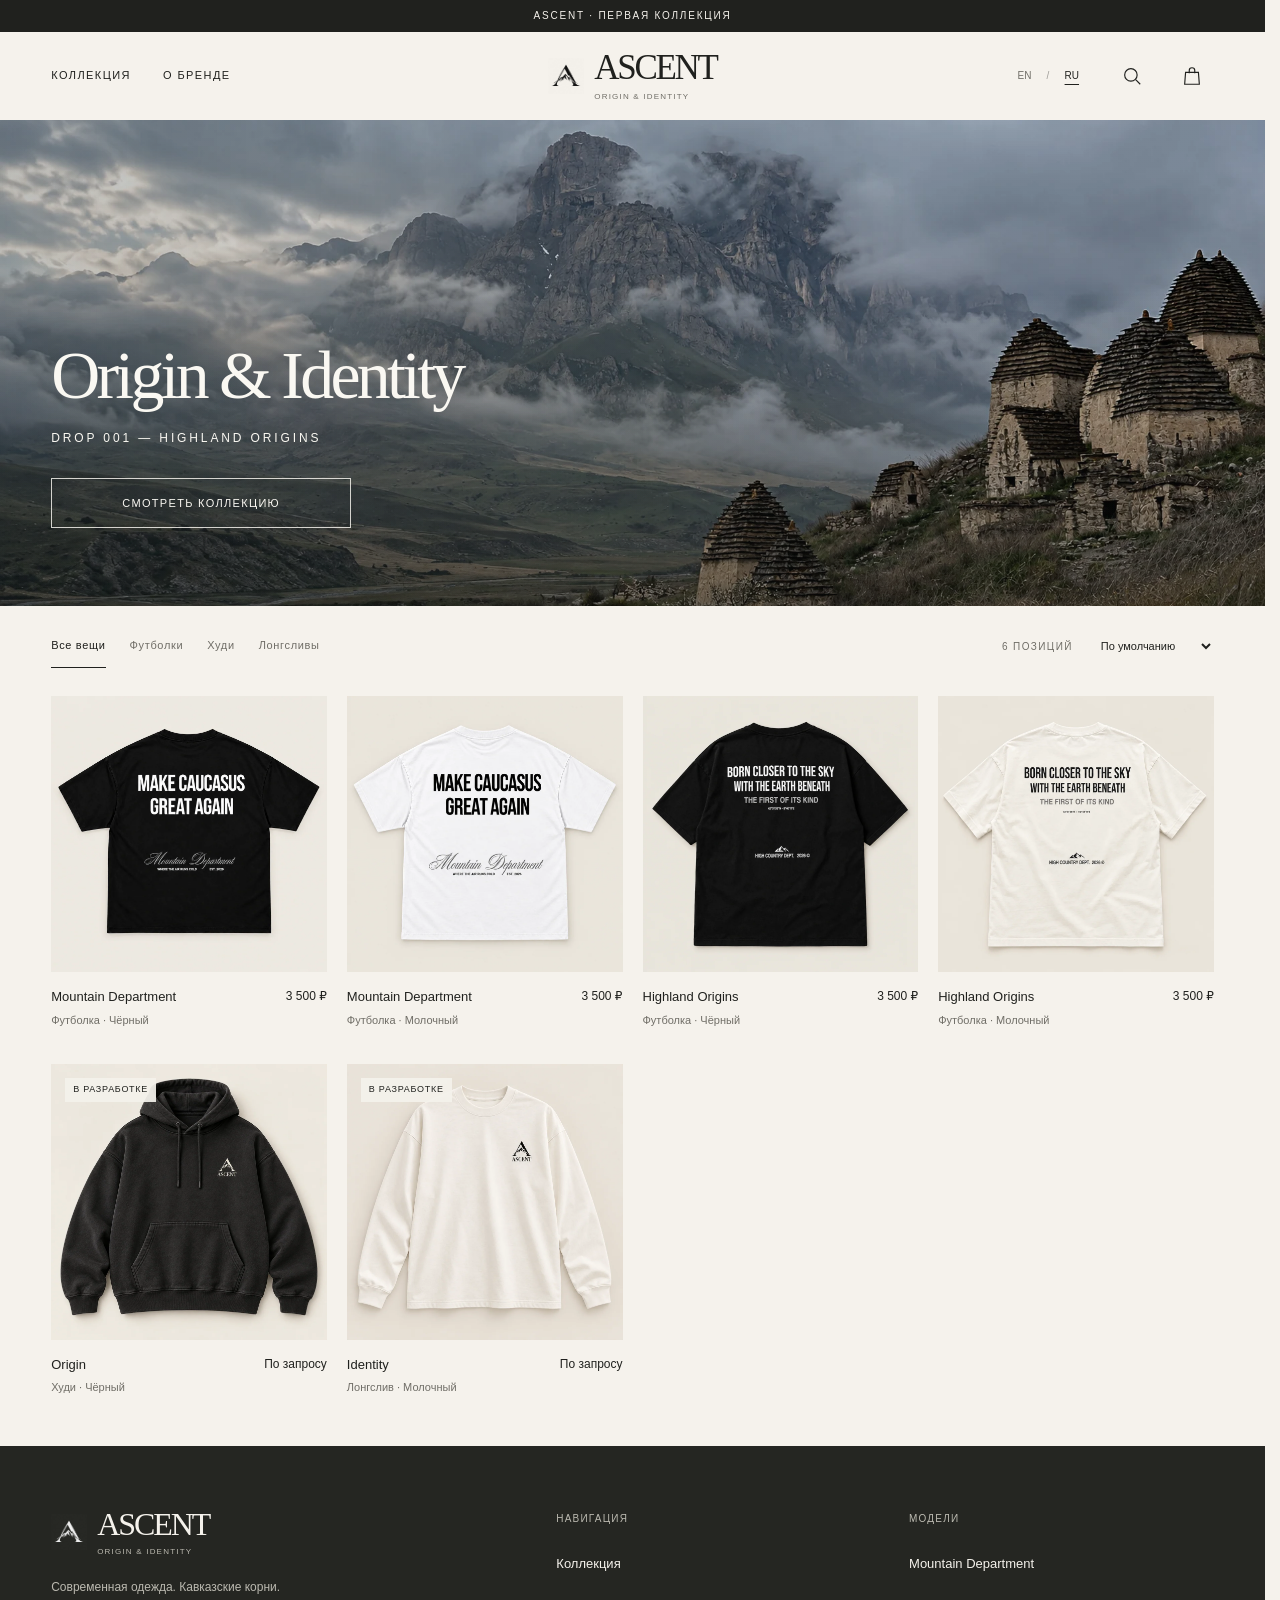
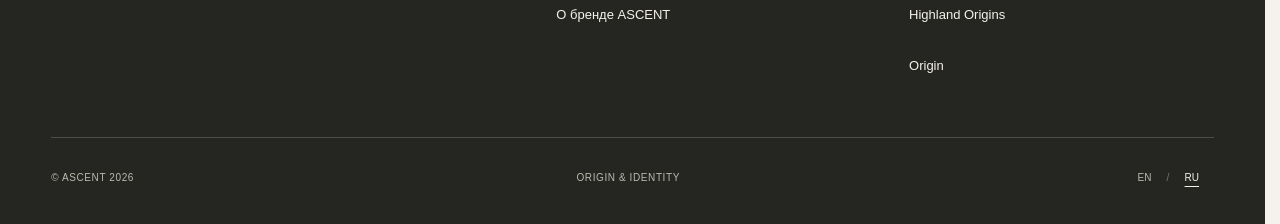
==== commit 4421b994: "Add files via upload" ====
--- a/index.html
+++ b/index.html
@@ -1,13 +1,16 @@
 <!doctype html>
-<html lang="en">
+<html lang="ru">
 <head>
   <meta charset="utf-8">
   <meta name="viewport" content="width=device-width, initial-scale=1">
   <meta name="theme-color" content="#f5f2ec">
-  <meta name="description" content="ASCENT. Origin & Identity. Explore the first collection.">
-  <title>ASCENT — Origin & Identity</title>
+  <meta name="description" content="ASCENT. Origin &amp; Identity. Первая коллекция одежды.">
+  <title>ASCENT — Origin &amp; Identity</title>
   <link rel="icon" href="assets/ascent-mountain-mark.jpg">
   <link rel="stylesheet" href="styles.css">
+  <script src="catalog-data.js" defer></script>
+  <script src="catalog-service.js" defer></script>
+  <script src="basket.js" defer></script>
   <script src="app.js" defer></script>
 </head>
 <body>
@@ -15,8 +18,6 @@
   <header class="site-header" id="siteHeader"></header>
   <main id="main" class="main" tabindex="-1"></main>
   <footer class="site-footer" id="siteFooter"></footer>
-  <div class="drawer-backdrop" id="drawerBackdrop" data-action="close-overlay"></div>
-  <aside class="cart-drawer" id="cartDrawer" role="dialog" aria-modal="true" aria-label="Shopping bag" inert></aside>
   <section class="menu-overlay" id="menuOverlay" role="dialog" aria-modal="true" aria-label="Navigation" inert></section>
   <section class="search-overlay" id="searchOverlay" role="dialog" aria-modal="true" aria-label="Search" inert></section>
   <section class="image-overlay" id="imageOverlay" role="dialog" aria-modal="true" aria-label="Enlarged photograph" aria-hidden="true" inert>
--- a/styles.css
+++ b/styles.css
@@ -1,531 +1,554 @@
-/* ASCENT — local assets and system fonts, with motion only on interaction. */
-:root {
-  color-scheme: light;
-  --paper: #f5f2ec;
-  --paper-2: #eae5dc;
-  --ink: #20211e;
-  --muted: #706e67;
-  --line: #d7d2c9;
-  --serif: Georgia, "Times New Roman", serif;
-  --sans: Arial, Helvetica, system-ui, sans-serif;
-  --max: 1680px;
-  --gutter: clamp(24px, 4vw, 64px);
-  --ease: cubic-bezier(.22, .61, .36, 1);
-}
-
-* { box-sizing: border-box; }
-[hidden] { display: none !important; }
-html { scroll-behavior: smooth; scrollbar-gutter: stable; }
-body { margin: 0; background: var(--paper); color: var(--ink); font: 14px/1.6 var(--sans); -webkit-font-smoothing: antialiased; }
-button, input, select, textarea { color: inherit; font: inherit; }
-button { cursor: pointer; }
-button:disabled { cursor: default; opacity: .5; }
-button, a, input, select { -webkit-tap-highlight-color: transparent; }
-a { color: inherit; text-decoration: none; }
-img { display: block; max-width: 100%; }
-svg { display: block; }
-::selection { background: #d7d3c8; color: var(--ink); }
-:focus-visible { outline: 2px solid #646f60; outline-offset: 5px; }
-.skip-link { position: fixed; top: -90px; left: 20px; z-index: 100; background: var(--paper); padding: 14px 20px; }
-.skip-link:focus { top: 10px; }
-.no-scroll { overflow: hidden; }
-.main { min-height: 65vh; }
-.wrap { width: 100%; max-width: var(--max); margin-inline: auto; padding-inline: var(--gutter); }
-.page { opacity: 1; }
-.page-enter { animation: page-enter .45s var(--ease) both; }
-.reveal { opacity: 1; transform: none; }
-.reveal.reveal-pending { opacity: 0; transform: translateY(18px); }
-.reveal.visible { opacity: 1; transform: none; transition: opacity .6s var(--ease), transform .6s var(--ease); transition-delay: var(--delay, 0ms); }
-
-/* Navigation */
-.site-header { position: relative; z-index: 10; background: var(--paper); }
-.announcement { display: flex; min-height: 32px; align-items: center; justify-content: center; gap: 12px; padding: 7px 20px; background: var(--ink); color: var(--paper); text-align: center; font-size: 10px; letter-spacing: .18em; text-transform: uppercase; }
-.header-inner { display: grid; grid-template-columns: 1fr auto 1fr; align-items: center; height: 88px; max-width: var(--max); margin-inline: auto; padding-inline: var(--gutter); }
-.main-nav { display: flex; align-items: center; gap: 32px; }
-.nav-link { position: relative; display: inline-flex; align-items: center; min-height: 44px; font-size: 11px; letter-spacing: .13em; text-transform: uppercase; }
-.nav-link::after { position: absolute; right: 0; bottom: 7px; left: 0; height: 1px; background: currentColor; content: ""; transform: scaleX(0); transform-origin: left; transition: transform .35s var(--ease); }
-.nav-link[aria-current="page"]::after { transform: scaleX(1); }
-.brand { display: inline-flex; align-items: center; justify-self: center; gap: 10px; }
-.brand-symbol { flex: none; width: 36px; height: 36px; object-fit: contain; mix-blend-mode: multiply; }
-.brand-name { font: 400 35px/1 var(--serif); letter-spacing: -.065em; }
-.brand-sub { display: block; margin-top: 5px; color: var(--muted); font-size: 8px; line-height: 1.4; letter-spacing: .15em; text-transform: uppercase; }
-.header-actions { display: flex; align-items: center; justify-content: flex-end; gap: 16px; }
-.lang-switch { display: inline-flex; align-items: center; font-size: 10px; letter-spacing: .06em; }
-.lang-switch button { position: relative; min-width: 44px; min-height: 44px; padding: 0 5px; border: 0; background: none; color: var(--muted); }
-.lang-switch button.active { color: inherit; text-decoration: underline; text-decoration-thickness: 1px; text-underline-offset: 5px; }
-.lang-switch span { opacity: .4; }
-.icon-button { position: relative; display: inline-flex; align-items: center; justify-content: center; min-width: 44px; min-height: 44px; padding: 10px; border: 0; background: none; }
-.icon-button svg { width: 22px; height: 22px; fill: none; stroke: currentColor; stroke-width: 1.25; }
-.bag-count { position: absolute; top: 2px; right: 0; display: grid; place-items: center; min-width: 16px; height: 16px; padding-inline: 3px; border-radius: 50%; background: var(--ink); color: var(--paper); font-size: 9px; line-height: 1; }
-.bag-count:empty { display: none; }
-.menu-toggle { display: none; }
-.menu-lines { display: flex; flex-direction: column; gap: 6px; width: 22px; }
-.menu-lines i { width: 22px; height: 1px; background: currentColor; }
-
-/* A still landscape, with one short title entrance. */
-.mountain-hero { position: relative; isolation: isolate; height: clamp(440px, 38vw, 620px); overflow: hidden; background: #555d5b; color: #faf8f2; }
-.mountain-image { position: absolute; z-index: -2; inset: 0; width: 100%; height: 100%; object-fit: cover; object-position: center 48%; }
-.hero-shade { position: absolute; z-index: -1; inset: 0; background: linear-gradient(90deg, rgba(17, 21, 20, .28), rgba(17, 21, 20, .04) 72%), linear-gradient(0deg, rgba(15, 18, 17, .36), transparent 65%); }
-.mountain-copy { position: absolute; right: var(--gutter); bottom: 78px; left: max(var(--gutter), calc((100vw - 1552px) / 2)); animation: title-enter .65s var(--ease) both; }
-.mountain-title { margin: 0 0 18px; font: 400 clamp(42px, 5.3vw, 86px)/1.04 var(--serif); letter-spacing: -.055em; }
-.mountain-copy p { margin: 0 0 30px; font-size: 12px; line-height: 1.6; letter-spacing: .24em; text-transform: uppercase; }
-.button { display: inline-flex; align-items: center; justify-content: center; gap: 24px; min-height: 50px; padding: 14px 25px; border: 1px solid var(--ink); background: var(--ink); color: var(--paper); font-size: 11px; line-height: 1.4; letter-spacing: .12em; text-align: center; text-transform: uppercase; transition: background-color .35s var(--ease), color .35s var(--ease), border-color .35s var(--ease); }
-.button-light { background: transparent; color: var(--ink); }
-.button .arrow { transition: transform .35s var(--ease); }
-.arrow { display: inline-block; flex: none; font: 17px/1 var(--sans); }
-.hero-button { min-width: 300px; border-color: rgba(250, 248, 242, .82); background: transparent; color: #faf8f2; }
-.hero-bottom { position: absolute; right: var(--gutter); bottom: 21px; left: var(--gutter); display: flex; justify-content: space-between; gap: 24px; color: #efede6; font-size: 10px; line-height: 1.5; letter-spacing: .07em; }
-
-/* Collection */
-.collection-intro { padding-top: 64px; padding-bottom: 88px; }
-.eyebrow { margin: 0; color: var(--muted); font-size: 10px; line-height: 1.5; letter-spacing: .14em; text-transform: uppercase; }
-.section-head { display: flex; align-items: end; justify-content: space-between; gap: 28px; margin: 12px 0 30px; }
-.section-title { margin: 0; font: 400 clamp(32px, 3vw, 47px)/1.13 var(--serif); letter-spacing: -.04em; }
-.collection-description { max-width: 480px; margin: 14px 0 0; color: var(--muted); font-size: 13px; }
-.text-link { display: inline-flex; align-items: center; gap: 12px; min-height: 44px; padding: 11px 0 8px; border-bottom: 1px solid var(--ink); font-size: 10px; line-height: 1.5; letter-spacing: .1em; text-transform: uppercase; transition: opacity .35s var(--ease); }
-button.text-link { border: 0; border-bottom: 1px solid var(--ink); background: transparent; }
-.menu-search { align-self: flex-start; margin-top: 24px; }
-.section-head .eyebrow { margin-bottom: 14px; }
-.section-head > .text-link { flex: none; }
-.product-grid { display: grid; grid-template-columns: repeat(4, minmax(0, 1fr)); gap: 36px 20px; }
-.product-card { min-width: 0; }
-.product-card-image { position: relative; aspect-ratio: 1; overflow: hidden; background: #eae6df; }
-.product-card-image > a:first-child { display: block; width: 100%; height: 100%; }
-.product-card-image img { width: 100%; height: 100%; object-fit: contain; padding: 0; transition: transform .6s var(--ease); }
-.card-index { position: absolute; top: 14px; left: 14px; padding: 6px 8px; background: rgba(245, 242, 236, .92); font-size: 9px; line-height: 1.3; letter-spacing: .08em; text-transform: uppercase; }
-.card-view { position: absolute; right: 14px; bottom: 14px; left: 14px; display: flex; align-items: center; justify-content: space-between; padding: 13px 15px; background: rgba(245, 242, 236, .95); font-size: 10px; letter-spacing: .08em; text-transform: uppercase; pointer-events: none; opacity: 0; transform: translateY(6px); transition: opacity .35s var(--ease), transform .35s var(--ease); }
-.card-info { display: flex; align-items: start; justify-content: space-between; gap: 14px; padding: 15px 0 0; }
-.card-title { margin: 0 0 5px; font: 400 13px/1.5 var(--sans); }
-.card-meta { color: var(--muted); font-size: 11px; line-height: 1.5; }
-.card-price { flex: none; white-space: nowrap; font-size: 12px; line-height: 1.6; font-variant-numeric: tabular-nums; }
-.home-story { display: grid; grid-template-columns: 1fr 1fr; gap: clamp(48px, 8vw, 120px); align-items: center; padding-top: 0; padding-bottom: 100px; }
-.home-story-image { height: clamp(380px, 34vw, 560px); overflow: hidden; background: var(--paper-2); }
-.home-story-image img { width: 100%; height: 100%; object-fit: cover; object-position: center 38%; }
-.home-story-copy { max-width: 440px; padding-block: 25px; }
-.home-story-copy .section-title { margin-top: 18px; font-size: clamp(42px, 4.4vw, 64px); }
-.home-story-copy > p:not(.eyebrow) { margin: 24px 0; color: var(--muted); line-height: 1.8; }
-.home-story-copy > .material-facts { color: var(--ink) !important; font-size: 12px; letter-spacing: .01em; }
-.home-story-copy .text-link { margin-top: 4px; }
-.studio-section { padding-top: 0; padding-bottom: 96px; }
-.studio-layout { display: grid; grid-template-columns: .7fr 1.3fr; gap: clamp(40px, 7vw, 100px); align-items: center; padding-top: 56px; border-top: 1px solid var(--line); }
-.studio-copy { max-width: 350px; }
-.studio-copy .section-title { margin-top: 18px; }
-.studio-copy > p:not(.eyebrow) { margin-top: 22px; color: var(--muted); line-height: 1.8; }
-.studio-grid { grid-template-columns: repeat(2, minmax(0, 1fr)); gap: 20px; }
-.studio-grid .product-card-image { aspect-ratio: 1; }
-
-/* Catalogue */
-.catalog-head { padding: 60px 0 34px; border-bottom: 1px solid var(--line); }
-.catalog-heading-row { display: flex; align-items: center; justify-content: space-between; gap: 24px; }
-.catalog-title { margin: 18px 0 22px; font: 400 clamp(48px, 5.7vw, 82px)/1.02 var(--serif); letter-spacing: -.05em; }
-.collection-number { color: #bbb6ac; font: 400 48px/1 var(--serif); }
-.catalog-subtitle { max-width: 540px; margin: 0; color: var(--muted); font-size: 14px; }
-.catalog-toolbar { display: flex; align-items: center; justify-content: space-between; gap: 28px; padding: 18px 0 28px; }
-.filters { display: flex; flex-wrap: wrap; gap: 24px; }
-.filter-button { min-height: 44px; padding: 9px 0; border: 0; border-bottom: 1px solid transparent; background: none; color: var(--muted); font-size: 11px; letter-spacing: .06em; transition: color .35s, border-color .35s; }
-.filter-button.active { border-bottom-color: var(--ink); color: var(--ink); }
-.sort-label { display: flex; align-items: center; gap: 24px; }
-.sort-select { min-height: 44px; max-width: 190px; padding: 9px 22px 9px 0; border: 0; background: transparent; font-size: 11px; }
-.catalog-grid { padding-bottom: 50px; }
-.catalog-disclaimer { margin: 0; padding: 22px 0 60px; border-top: 1px solid var(--line); color: var(--muted); font-size: 12px; }
-
-/* Product detail */
-.product-layout { display: grid; grid-template-columns: minmax(0, 1.14fr) minmax(330px, .8fr); align-items: start; gap: clamp(36px, 6vw, 90px); padding-top: 40px; padding-bottom: 90px; }
-.gallery { position: sticky; top: 24px; display: grid; grid-template-columns: 60px minmax(0, 1fr); gap: 12px; min-width: 0; }
-.thumbs { display: flex; flex-direction: column; gap: 10px; }
-.thumb { width: 60px; min-height: 60px; padding: 0; aspect-ratio: 1; overflow: hidden; border: 1px solid transparent; background: var(--paper-2); transition: border-color .35s; }
-.thumb.active { border-color: var(--ink); }
-.thumb img { width: 100%; height: 100%; object-fit: contain; }
-.gallery-main { position: relative; aspect-ratio: 1; overflow: hidden; background: #eae6df; }
-.gallery-main > img { width: 100%; height: 100%; object-fit: contain; transition: opacity .35s var(--ease); }
-.gallery-main > img.changing { opacity: 0; }
-.gallery-label { position: absolute; bottom: 18px; left: 18px; max-width: calc(100% - 90px); padding: 6px 0; font-size: 10px; line-height: 1.5; letter-spacing: .06em; }
-.zoom-button { position: absolute; right: 12px; bottom: 12px; display: inline-flex; align-items: center; justify-content: center; width: 44px; height: 44px; padding: 12px; border: 1px solid rgba(32, 33, 30, .2); background: rgba(245, 242, 236, .9); font-size: 20px; }
-.zoom-button svg { width: 19px; height: 19px; fill: none; stroke: currentColor; stroke-width: 1.3; }
-.product-info { padding-top: 2px; }
-.breadcrumb { margin-bottom: 30px; color: var(--muted); font-size: 11px; line-height: 1.5; }
-.breadcrumb a { display: inline-block; padding-block: 8px; }
-.product-name { margin: 16px 0 16px; font: 400 clamp(37px, 3.8vw, 56px)/1.08 var(--serif); letter-spacing: -.045em; }
-.product-slogan { margin: 0 0 24px; color: var(--muted); font-size: 13px; }
-.product-price { margin-bottom: 24px; padding: 0 0 24px; border-bottom: 1px solid var(--line); font-size: 17px; font-variant-numeric: tabular-nums; }
-.product-facts { display: flex; flex-wrap: wrap; gap: 5px 18px; margin: 0 0 24px; padding: 0; list-style: none; color: var(--muted); font-size: 12px; }
-.option-label { margin: 22px 0 9px; font-size: 11px; line-height: 1.5; }
-.color-line { display: flex; gap: 4px; margin-left: -7px; }
-.swatch { position: relative; display: block; width: 44px; height: 44px; border-radius: 50%; }
-.swatch::before { position: absolute; inset: 9px; border: 1px solid #bcb7ad; border-radius: 50%; content: ""; }
-.swatch.black::before { border-color: var(--ink); background: #242522; }
-.swatch.cream::before { background: #faf8f1; }
-.swatch.selected::after { position: absolute; inset: 5px; border: 1px solid var(--ink); border-radius: 50%; content: ""; }
-.size-label-row { display: flex; align-items: center; justify-content: space-between; gap: 14px; margin-top: 18px; }
-.size-label-row .option-label { margin: 0; }
-.size-label-row button, .size-label-row a { min-height: 44px; padding: 8px 0; border: 0; background: none; color: var(--muted); font-size: 11px; text-decoration: underline; text-underline-offset: 4px; }
-.size-row { display: grid; grid-template-columns: repeat(5, 1fr); gap: 8px; }
-.size-button { min-height: 46px; border: 1px solid var(--line); background: transparent; font-size: 12px; transition: background-color .35s, color .35s, border-color .35s; }
-.size-button.selected { border-color: var(--ink); background: var(--ink); color: var(--paper); }
-.size-error { min-height: 27px; padding-top: 5px; color: #94382d; font-size: 12px; }
-.add-button { width: 100%; }
-.purchase-note { margin: 13px 0 0; color: var(--muted); text-align: center; font-size: 11px; line-height: 1.6; }
-.concept-note { margin: 24px 0; color: var(--muted); font-size: 13px; line-height: 1.8; }
-.product-details { margin-top: 30px; border-top: 1px solid var(--line); }
-.product-detail { border-bottom: 1px solid var(--line); scroll-margin-top: 25px; }
-.product-detail summary { display: flex; align-items: center; justify-content: space-between; gap: 20px; min-height: 56px; padding: 16px 0; cursor: pointer; list-style: none; font-size: 11px; letter-spacing: .08em; text-transform: uppercase; }
-.product-detail summary::-webkit-details-marker { display: none; }
-.product-detail summary span { font-size: 19px; line-height: 1; transition: transform .35s var(--ease); }
-.product-detail[open] summary span { transform: rotate(45deg); }
-.product-detail p { max-width: 450px; margin: 0; padding: 0 26px 21px 0; color: var(--muted); font-size: 13px; line-height: 1.8; }
-.related-section { padding-bottom: 90px; }
-.related-grid:has(> .product-card:nth-child(2):last-child) { max-width: 800px; grid-template-columns: repeat(2, minmax(0, 1fr)); }
-
-/* Brand story */
-.story-hero { display: grid; grid-template-columns: .85fr 1fr; align-items: center; gap: clamp(48px, 8vw, 120px); padding-top: 64px; padding-bottom: 70px; }
-.story-title { margin: 20px 0 28px; font: 400 clamp(45px, 5.6vw, 80px)/1.03 var(--serif); letter-spacing: -.055em; }
-.story-title em { font-weight: 400; }
-.story-copy { max-width: 460px; margin-bottom: 23px; color: var(--muted); font-size: 14px; line-height: 1.85; }
-.story-hero .button { margin-top: 12px; }
-.story-image { height: clamp(450px, 43vw, 650px); overflow: hidden; background: var(--paper-2); }
-.story-image img { width: 100%; height: 100%; object-fit: cover; object-position: center 40%; }
-.story-details { display: grid; grid-template-columns: repeat(3, 1fr); gap: 40px; padding: 12px 0 80px; }
-.story-detail { padding-top: 23px; border-top: 1px solid var(--line); }
-.story-detail h3 { margin: 15px 0; font: 400 27px/1.2 var(--serif); letter-spacing: -.02em; }
-.story-detail p { max-width: 380px; margin-bottom: 0; color: var(--muted); font-size: 13px; line-height: 1.8; }
-.signature-section { display: grid; justify-items: center; padding: 54px 24px 60px; border-top: 1px solid var(--line); }
-.signature-section .brand-symbol { width: 62px; height: 62px; }
-.signature-section p { margin: 20px 0 16px; font: 400 32px/1.2 var(--serif); letter-spacing: -.03em; }
-
-/* Bag and checkout */
-.cart-page, .checkout { padding-top: 56px; padding-bottom: 96px; }
-.cart-title, .checkout-title { margin: 18px 0 42px; font: 400 clamp(45px, 5vw, 68px)/1.05 var(--serif); letter-spacing: -.045em; }
-.cart-title sup { margin-left: 8px; vertical-align: super; font: 12px/1 var(--sans); letter-spacing: 0; }
-.cart-layout, .checkout-grid { display: grid; grid-template-columns: minmax(0, 1.4fr) minmax(290px, .7fr); align-items: start; gap: clamp(40px, 6vw, 90px); }
-.cart-row { display: grid; grid-template-columns: 112px minmax(0, 1fr) auto; align-items: center; gap: 20px; padding: 24px 0; border-top: 1px solid var(--line); }
-.cart-row:last-child { border-bottom: 1px solid var(--line); }
-.cart-thumb { width: 112px; height: 140px; object-fit: contain; background: var(--paper-2); }
-.cart-row-title { margin: 0 0 7px; font: 400 14px/1.5 var(--sans); }
-.cart-row-meta { color: var(--muted); font-size: 11px; }
-.cart-row-actions { display: flex; align-items: center; flex-wrap: wrap; gap: 14px; margin-top: 13px; }
-.quantity { display: inline-flex; align-items: center; border: 1px solid var(--line); font-size: 12px; }
-.quantity button { width: 44px; height: 44px; padding: 0; border: 0; background: none; font-size: 16px; }
-.quantity span { min-width: 20px; text-align: center; font-variant-numeric: tabular-nums; }
-.remove-link { min-width: 44px; min-height: 44px; padding: 8px 0; border: 0; background: none; color: var(--muted); font-size: 11px; text-decoration: underline; text-underline-offset: 4px; }
-.cart-summary { position: sticky; top: 24px; padding: 28px; background: var(--paper-2); }
-.summary-title { margin: 0 0 24px; font: 400 28px/1.2 var(--serif); letter-spacing: -.03em; }
-.summary-line { display: flex; justify-content: space-between; gap: 20px; padding: 14px 0; border-top: 1px solid var(--line); font-size: 12px; line-height: 1.7; }
-.summary-line.total { font-size: 14px; }
-.summary-line span:last-child { white-space: nowrap; font-variant-numeric: tabular-nums; }
-.summary-note { margin: 18px 0; color: var(--muted); font-size: 12px; line-height: 1.7; }
-.cart-summary .button { width: 100%; margin-top: 6px; }
-.empty-cart { padding: 32px 0; border-top: 1px solid var(--line); color: var(--muted); font-size: 14px; line-height: 2; }
-.checkout-form { display: grid; grid-template-columns: 1fr 1fr; gap: 22px 20px; }
-.checkout-back { display: inline-flex; grid-column: 1 / -1; justify-self: start; align-items: center; gap: 12px; min-height: 44px; margin-bottom: 8px; color: var(--muted); font-size: 12px; }
-.form-intro { grid-column: 1 / -1; margin: 0 0 6px; color: var(--muted); font-size: 13px; }
-.form-section-title { grid-column: 1 / -1; margin: 4px 0 0; padding-bottom: 15px; border-bottom: 1px solid var(--line); font: 400 24px/1.3 var(--serif); letter-spacing: -.02em; }
-.field { display: flex; flex-direction: column; gap: 9px; min-width: 0; }
-.field.full { grid-column: 1 / -1; }
-.field label { font-size: 12px; }
-.field input, .field select { width: 100%; height: 50px; min-width: 0; padding: 0 14px; border: 1px solid #c7c1b7; border-radius: 0; background: transparent; font-size: 14px; transition: border-color .35s, background-color .35s; }
-.field input::placeholder { color: #87837b; }
-.field input:focus, .field select:focus { border-color: var(--ink); background: rgba(255, 255, 255, .25); }
-.field .button { margin-top: 4px; }
-.checkout-success { padding: 30px; background: var(--paper-2); font-size: 14px; line-height: 1.8; }
-.checkout-success h2 { font: 400 30px/1.2 var(--serif); }
-.confirmation { max-width: 740px; padding-top: 90px; padding-bottom: 120px; text-align: center; }
-.confirmation .brand-symbol { width: 66px; height: 66px; margin: 0 auto 26px; }
-.confirmation p { max-width: 500px; margin: 0 auto 32px; color: var(--muted); font-size: 14px; line-height: 1.85; }
-.confirmation-total { display: flex; justify-content: space-between; gap: 20px; margin-bottom: 30px; padding: 20px 0; border-block: 1px solid var(--line); font-size: 14px; }
-
-/* Footer */
-.site-footer { padding: 62px var(--gutter) 24px; background: #252622; color: var(--paper); }
-.footer-inner { display: grid; grid-template-columns: 1.5fr 1fr 1fr; gap: 48px; max-width: calc(var(--max) - var(--gutter) * 2); margin-inline: auto; padding-bottom: 48px; }
-.footer-brand .brand { justify-self: start; }
-.footer-brand .brand-symbol { filter: invert(1); mix-blend-mode: screen; }
-.footer-brand .brand-name { font-size: 32px; }
-.footer-brand .brand-sub { color: #bbb9b0; }
-.footer-copy { max-width: 290px; margin: 20px 0 0; color: #bbb9b0; font-size: 12px; line-height: 1.8; }
-.footer-title { margin: 3px 0 16px; color: #bbb9b0; font-size: 10px; letter-spacing: .12em; text-transform: uppercase; }
-.footer-links { display: flex; flex-direction: column; align-items: flex-start; gap: 7px; font-size: 13px; }
-.footer-links a { display: inline-flex; align-items: center; min-height: 44px; }
-.footer-links span { padding-block: 7px; }
-.footer-bottom { display: flex; align-items: center; justify-content: space-between; gap: 24px; max-width: calc(var(--max) - var(--gutter) * 2); margin-inline: auto; padding-top: 18px; border-top: 1px solid #4c4d46; color: #bbb9b0; font-size: 10px; line-height: 1.5; letter-spacing: .06em; }
-.footer-bottom .lang-switch { color: var(--paper); }
-.footer-bottom .lang-switch button { color: #bbb9b0; }
-.footer-bottom .lang-switch button.active { color: var(--paper); }
-.muted { color: #bbb9b0; }
-
-/* Drawers and dialogs */
-.toast { position: fixed; z-index: 80; bottom: 24px; left: 50%; max-width: calc(100vw - 40px); padding: 14px 20px; transform: translate(-50%, 10px); background: var(--ink); color: var(--paper); opacity: 0; pointer-events: none; font-size: 12px; text-align: center; transition: opacity .35s var(--ease), transform .35s var(--ease); }
-.toast.show { transform: translate(-50%, 0); opacity: 1; }
-.drawer-backdrop { position: fixed; z-index: 40; inset: 0; background: rgba(18, 20, 17, .38); opacity: 0; visibility: hidden; transition: opacity .4s var(--ease), visibility .4s; }
-.drawer-backdrop.open { opacity: 1; visibility: visible; }
-.cart-drawer { position: fixed; z-index: 41; top: 0; right: 0; bottom: 0; display: flex; flex-direction: column; width: min(500px, 100%); padding: 28px; background: var(--paper); transform: translateX(100%); visibility: hidden; transition: transform .5s var(--ease), visibility .5s; }
-.cart-drawer.open { transform: translateX(0); visibility: visible; }
-.drawer-head { display: flex; align-items: center; justify-content: space-between; gap: 20px; padding-bottom: 20px; border-bottom: 1px solid var(--line); }
-.drawer-title { margin: 0; font: 400 31px/1.2 var(--serif); letter-spacing: -.03em; }
-.drawer-body { flex: 1; min-height: 0; overflow: auto; overscroll-behavior: contain; padding-top: 24px; }
-.drawer-row { display: grid; grid-template-columns: 86px minmax(0, 1fr) auto; gap: 14px; margin-bottom: 20px; padding-bottom: 20px; border-bottom: 1px solid var(--line); }
-.drawer-row .cart-thumb { width: 86px; height: 110px; }
-.drawer-row .cart-row-title { font-size: 13px; }
-.drawer-row .cart-row-actions { gap: 10px; margin-top: 10px; }
-.drawer-row .card-price { font-size: 11px; }
-.drawer-footer { padding-top: 22px; border-top: 1px solid var(--line); }
-.drawer-total { display: flex; justify-content: space-between; gap: 20px; margin-bottom: 20px; font-size: 13px; }
-.drawer-footer .button { width: 100%; }
-.drawer-link { display: flex; align-items: center; justify-content: center; min-height: 44px; margin-top: 6px; color: var(--muted); font-size: 11px; text-decoration: underline; text-underline-offset: 4px; }
-.overlay-close, .search-close { display: inline-flex; align-items: center; justify-content: center; flex: none; width: 44px; height: 44px; padding: 8px; border: 0; background: none; font: 300 28px/1 var(--sans); }
-.menu-overlay { position: fixed; z-index: 55; inset: 0; display: flex; flex-direction: column; overflow: auto; overscroll-behavior: contain; background: var(--paper); visibility: hidden; opacity: 0; transition: opacity .4s var(--ease), visibility .4s; }
-.menu-overlay.open { visibility: visible; opacity: 1; }
-.menu-top { display: flex; align-items: center; justify-content: space-between; min-height: 89px; padding: 14px var(--gutter); border-bottom: 1px solid var(--line); }
-.menu-top-actions { display: flex; align-items: center; gap: 16px; }
-.menu-content { display: grid; grid-template-columns: 1fr .6fr; align-items: center; flex: 1; gap: 8vw; width: 100%; max-width: 1400px; margin-inline: auto; padding: 50px var(--gutter); }
-.menu-content nav { display: flex; flex-direction: column; }
-.menu-link { display: flex; align-items: center; gap: 18px; padding: 16px 0; opacity: 0; transform: translateY(10px); transition: opacity .4s var(--ease), transform .4s var(--ease); }
-.menu-overlay.open .menu-link { opacity: 1; transform: none; transition-delay: calc(var(--i, 0) * 45ms + 70ms); }
-.menu-index { color: var(--muted); font-size: 10px; }
-.menu-word { font: 400 clamp(40px, 5vw, 72px)/1.12 var(--serif); letter-spacing: -.045em; transition: color .35s; }
-.menu-arrow { margin-left: auto; font-size: 24px; opacity: 0; transform: translateX(-8px); transition: opacity .35s, transform .35s var(--ease); }
-.menu-art { display: flex; flex-direction: column; align-items: center; opacity: .2; }
-.menu-art .brand-symbol { width: min(20vw, 220px); height: min(20vw, 220px); }
-.menu-art span { margin-top: 24px; font-size: 10px; letter-spacing: .15em; }
-.menu-bottom { display: flex; justify-content: space-between; gap: 20px; padding: 22px var(--gutter); border-top: 1px solid var(--line); color: var(--muted); font-size: 10px; letter-spacing: .06em; }
-.search-overlay { position: fixed; z-index: 56; inset: 0; display: flex; align-items: flex-start; justify-content: center; overflow: auto; overscroll-behavior: contain; padding: 16vh var(--gutter) 40px; background: var(--paper); visibility: hidden; opacity: 0; transition: opacity .4s var(--ease), visibility .4s; }
-.search-overlay.open { visibility: visible; opacity: 1; }
-.search-box { width: min(720px, 100%); }
-.search-close { position: absolute; top: 24px; right: var(--gutter); }
-.search-input { width: 100%; margin-top: 10px; padding: 18px 0; border: 0; border-bottom: 1px solid var(--ink); border-radius: 0; background: none; font: 400 clamp(28px, 4vw, 48px)/1.2 var(--serif); letter-spacing: -.03em; }
-.search-result { display: flex; align-items: center; gap: 22px; padding: 16px 0; border-bottom: 1px solid var(--line); font-size: 14px; }
-.search-result img { width: 70px; height: 88px; object-fit: contain; background: var(--paper-2); }
-.search-result span:nth-child(2) { flex: 1; }
-.search-result small { display: block; margin-top: 7px; color: var(--muted); font: 12px/1.5 var(--sans); }
-.search-empty { padding-block: 16px; color: var(--muted); font-size: 13px; }
-.image-overlay { position: fixed; z-index: 60; inset: 0; display: grid; place-items: center; padding: 22px; background: rgba(24, 25, 22, .72); opacity: 0; visibility: hidden; transition: opacity .4s var(--ease), visibility .4s; }
-.image-overlay.open { opacity: 1; visibility: visible; }
-.image-overlay-panel { position: relative; display: flex; flex-direction: column; width: min(1100px, 100%); height: min(940px, calc(100dvh - 44px)); background: var(--paper); transform: translateY(12px); transition: transform .45s var(--ease); }
-.image-overlay.open .image-overlay-panel { transform: none; }
-.image-overlay-panel > .overlay-close { position: absolute; z-index: 1; top: 12px; right: 12px; background: var(--paper); }
-.image-overlay-stage { display: grid; flex: 1; min-height: 0; place-items: center; overflow: hidden; padding: 44px 32px 16px; }
-.image-overlay-stage img { width: 100%; height: 100%; min-height: 0; object-fit: contain; }
-.image-overlay-caption { margin: 0; padding: 18px 28px 22px; font-size: 12px; text-align: center; }
-
-@keyframes page-enter { from { opacity: 0; transform: translateY(5px); } to { opacity: 1; transform: none; } }
-@keyframes title-enter { from { opacity: 0; transform: translateY(12px); } to { opacity: 1; transform: none; } }
-
-@media (hover: hover) and (pointer: fine) {
-  .nav-link:hover::after { transform: scaleX(1); }
-  .button:not(:disabled):hover { background: #45473f; border-color: #45473f; color: var(--paper); }
-  .button-light:not(:disabled):hover { background: var(--ink); border-color: var(--ink); }
-  .hero-button:not(:disabled):hover { background: var(--paper); border-color: var(--paper); color: var(--ink); }
-  .button:not(:disabled):hover .arrow { transform: translate(2px, -2px); }
-  .text-link:hover { opacity: .65; }
-  .product-card:hover .product-card-image img { transform: scale(1.035); }
-  .product-card:hover .card-view { opacity: 1; transform: none; }
-  .filter-button:hover { color: var(--ink); border-color: var(--line); }
-  .size-button:hover { border-color: var(--ink); }
-  .menu-link:hover .menu-word { color: var(--muted); }
-  .menu-link:hover .menu-arrow { opacity: 1; transform: none; }
-  .footer-links a:hover { text-decoration: underline; text-underline-offset: 5px; }
-}
-
-@media (min-width: 1500px) {
-  .product-layout { grid-template-columns: minmax(0, 1.2fr) minmax(360px, .8fr); }
-  .product-info { max-width: 490px; }
-}
-
-@media (max-width: 1100px) {
-  .header-actions { gap: 8px; }
-  .main-nav { gap: 24px; }
-  .mountain-title { font-size: clamp(45px, 6.4vw, 72px); }
-  .product-grid { gap: 30px 16px; }
-  .card-info { flex-direction: column; gap: 7px; }
-  .studio-grid { grid-template-columns: repeat(2, minmax(0, 1fr)); }
-  .product-layout { grid-template-columns: minmax(0, 1fr) minmax(310px, .9fr); gap: 36px; }
-  .gallery { grid-template-columns: 1fr; }
-  .thumbs { grid-row: 2; flex-direction: row; }
-  .gallery-main { aspect-ratio: 1; }
-  .product-name { font-size: 42px; }
-  .story-hero { gap: 48px; }
-  .cart-layout, .checkout-grid { gap: 36px; }
-  .cart-row { grid-template-columns: 88px minmax(0, 1fr); gap: 16px; }
-  .cart-row .cart-thumb { width: 88px; height: 112px; }
-  .cart-row > .card-price { grid-column: 2; }
-}
-
-@media (max-width: 820px) {
-  :root { --gutter: 28px; }
-  .header-inner { height: 78px; }
-  .main-nav { gap: 20px; }
-  .brand-name { font-size: 30px; }
-  .brand-symbol { width: 30px; height: 30px; }
-  .brand-sub { font-size: 7px; }
-  .mountain-hero { height: 490px; }
-  .mountain-copy { bottom: 88px; }
-  .mountain-title { max-width: 580px; font-size: 60px; }
-  .mountain-copy p { font-size: 11px; letter-spacing: .17em; }
-  .hero-bottom { max-width: 640px; font-size: 9px; }
-  .product-grid { grid-template-columns: repeat(2, minmax(0, 1fr)); gap: 34px 18px; }
-  .card-info { flex-direction: row; gap: 12px; }
-  .collection-intro { padding-top: 48px; padding-bottom: 64px; }
-  .home-story { gap: 36px; padding-bottom: 70px; }
-  .home-story-image { height: 400px; }
-  .home-story-copy .section-title { font-size: 44px; }
-  .home-story-copy > p:not(.eyebrow) { font-size: 13px; }
-  .studio-section { padding-bottom: 70px; }
-  .studio-layout { grid-template-columns: 1fr; gap: 30px; padding-top: 40px; }
-  .studio-copy { max-width: 520px; }
-  .studio-copy > p:not(.eyebrow) { margin-top: 16px; }
-  .studio-grid { grid-template-columns: repeat(2, minmax(0, 1fr)); }
-  .catalog-head { padding-top: 45px; }
-  .catalog-toolbar { flex-wrap: wrap; gap: 12px 24px; }
-  .filters { gap: 22px; }
-  .sort-label { gap: 14px; }
-  .product-layout { grid-template-columns: 1fr; gap: 36px; padding-top: 24px; padding-bottom: 65px; }
-  .gallery { position: static; grid-template-columns: 60px minmax(0, 1fr); }
-  .thumbs { grid-row: auto; flex-direction: column; }
-  .gallery-main { max-height: 650px; aspect-ratio: 1; }
-  .product-info { width: 100%; max-width: 600px; margin-inline: auto; }
-  .breadcrumb { margin-bottom: 18px; }
-  .product-name { font-size: 48px; }
-  .related-section { padding-bottom: 70px; }
-  .story-hero { gap: 30px; padding-top: 45px; padding-bottom: 50px; }
-  .story-title { font-size: 55px; }
-  .story-image { height: 440px; }
-  .story-details { gap: 24px; padding-bottom: 60px; }
-  .story-detail h3 { font-size: 25px; }
-  .cart-layout, .checkout-grid { grid-template-columns: 1fr; gap: 40px; }
-  .cart-row { grid-template-columns: 112px minmax(0, 1fr) auto; }
-  .cart-row .cart-thumb { width: 112px; height: 140px; }
-  .cart-row > .card-price { grid-column: auto; }
-  .cart-summary { position: static; }
-  .footer-inner { grid-template-columns: 1.2fr 1fr 1fr; gap: 30px; }
-}
-
-@media (max-width: 600px) {
-  :root { --gutter: 20px; }
-  body { font-size: 14px; }
-  .announcement { min-height: 30px; font-size: 9px; letter-spacing: .13em; }
-  .header-inner { grid-template-columns: 1fr auto; height: 76px; }
-  .main-nav { display: none; }
-  .header-inner > .brand { justify-self: start; }
-  .brand { gap: 7px; }
-  .brand-name { font-size: 29px; }
-  .brand-symbol { width: 29px; height: 29px; }
-  .brand-sub { font-size: 7px; letter-spacing: .11em; }
-  .header-actions { gap: 2px; margin-right: -8px; }
-  .header-actions .lang-switch { display: none; }
-  .menu-toggle { display: inline-flex; }
-  .mountain-hero { height: min(620px, 76svh); min-height: 460px; }
-  .mountain-image { object-position: 62% center; }
-  .hero-shade { background: linear-gradient(0deg, rgba(13, 17, 16, .56), rgba(13, 17, 16, .14) 65%, transparent); }
-  .mountain-copy { bottom: 94px; }
-  .mountain-title { max-width: 410px; margin-bottom: 18px; font-size: clamp(42px, 10.2vw, 61px); line-height: 1.04; }
-  .mountain-copy p { max-width: 300px; margin-bottom: 26px; font-size: 10px; line-height: 1.8; letter-spacing: .15em; }
-  .hero-button { min-width: 0; min-height: 49px; padding-inline: 22px; font-size: 10px; }
-  .hero-bottom { bottom: 22px; align-items: end; font-size: 9px; }
-  .hero-bottom span:first-child { max-width: 225px; }
-  .hero-bottom span:last-child { flex: none; }
-  .collection-intro { padding-top: 43px; padding-bottom: 56px; }
-  .section-head { align-items: start; gap: 14px; margin: 12px 0 25px; }
-  .section-title { font-size: 32px; }
-  .section-head > .text-link { max-width: 108px; min-height: 44px; padding-top: 5px; font-size: 9px; text-align: right; }
-  .section-head:has(.collection-description) { flex-direction: column; }
-  .collection-description { font-size: 12px; }
-  .product-grid { gap: 28px 12px; }
-  .product-card-image { aspect-ratio: 1; }
-  .card-info { flex-direction: column; gap: 6px; padding-top: 12px; }
-  .card-title { margin-bottom: 3px; font-size: 12px; line-height: 1.45; }
-  .card-meta { font-size: 10px; }
-  .card-price { font-size: 12px; }
-  .card-index { top: 10px; left: 9px; right: 9px; width: max-content; max-width: calc(100% - 18px); font-size: 8px; }
-  .home-story { grid-template-columns: 1fr; gap: 25px; padding-bottom: 56px; }
-  .home-story-image { height: 390px; }
-  .home-story-copy { padding: 0; max-width: 450px; }
-  .home-story-copy .section-title { margin-top: 13px; font-size: 43px; }
-  .home-story-copy > p:not(.eyebrow) { margin-block: 19px; }
-  .studio-section { padding-bottom: 56px; }
-  .studio-layout { gap: 24px; padding-top: 34px; }
-  .studio-copy .section-title { margin-top: 12px; }
-  .studio-copy > p:not(.eyebrow) { margin-top: 14px; font-size: 13px; }
-  .studio-grid .product-card-image { aspect-ratio: 1; }
-  .catalog-head { padding: 36px 0 25px; }
-  .catalog-title { margin: 14px 0 19px; font-size: 49px; }
-  .collection-number { font-size: 34px; }
-  .catalog-subtitle { font-size: 13px; }
-  .catalog-toolbar { display: block; padding-top: 10px; padding-bottom: 24px; }
-  .filters { justify-content: space-between; gap: 7px; }
-  .filter-button { font-size: 10px; letter-spacing: 0; }
-  .sort-label { justify-content: space-between; margin-top: 10px; padding-top: 6px; border-top: 1px solid var(--line); }
-  .catalog-disclaimer { padding-bottom: 42px; font-size: 11px; }
-  .product-layout { gap: 27px; padding-top: 16px; padding-bottom: 52px; }
-  .gallery { grid-template-columns: 1fr; gap: 10px; }
-  .gallery-main { max-height: none; aspect-ratio: 1; }
-  .thumbs { grid-row: 2; flex-direction: row; }
-  .thumb { width: 52px; min-height: 52px; }
-  .gallery-label { bottom: 15px; left: 14px; font-size: 9px; }
-  .product-name { margin-top: 15px; font-size: 39px; }
-  .product-slogan { font-size: 12px; }
-  .product-price { font-size: 16px; }
-  .product-facts { gap: 5px 15px; font-size: 11px; }
-  .product-detail p { font-size: 13px; }
-  .related-section { padding-bottom: 56px; }
-  .story-hero { grid-template-columns: 1fr; gap: 32px; padding-top: 32px; padding-bottom: 42px; }
-  .story-title { font-size: 54px; }
-  .story-image { height: 430px; }
-  .story-copy { font-size: 14px; }
-  .story-details { grid-template-columns: 1fr; gap: 28px; padding: 0 0 50px; }
-  .story-detail { padding-top: 20px; }
-  .story-detail p { max-width: none; }
-  .signature-section { padding-block: 40px; }
-  .signature-section p { font-size: 29px; }
-  .cart-page, .checkout { padding-top: 34px; padding-bottom: 60px; }
-  .cart-title, .checkout-title { margin: 16px 0 30px; font-size: 47px; }
-  .cart-row { grid-template-columns: 78px minmax(0, 1fr); align-items: start; gap: 12px; padding-block: 20px; }
-  .cart-row .cart-thumb { width: 78px; height: 102px; }
-  .cart-row-title { font-size: 13px; }
-  .cart-row-meta { font-size: 10px; }
-  .cart-row-actions { gap: 12px; margin-top: 10px; }
-  .cart-row > .card-price { grid-column: 2; }
-  .cart-summary { padding: 23px; }
-  .checkout-form { grid-template-columns: 1fr; gap: 20px; }
-  .field input, .field select { font-size: 16px; }
-  .confirmation { padding-top: 60px; padding-bottom: 80px; }
-  .confirmation .story-title { font-size: 46px; }
-  .confirmation-total { font-size: 12px; }
-  .site-footer { padding-top: 43px; }
-  .footer-inner { grid-template-columns: 1fr 1fr; gap: 34px 20px; padding-bottom: 32px; }
-  .footer-brand { grid-column: 1 / -1; }
-  .footer-copy { max-width: 340px; margin-top: 16px; }
-  .footer-links { font-size: 12px; }
-  .footer-bottom { flex-wrap: wrap; gap: 4px 18px; padding-top: 12px; font-size: 9px; }
-  .footer-bottom > span:nth-child(2) { display: none; }
-  .cart-drawer { padding: 20px; }
-  .drawer-head { padding-bottom: 15px; }
-  .drawer-title { font-size: 29px; }
-  .drawer-row { grid-template-columns: 74px minmax(0, 1fr); gap: 12px; }
-  .drawer-row .cart-thumb { width: 74px; height: 96px; }
-  .drawer-row > .card-price { grid-column: 2; }
-  .drawer-row .cart-row-actions { gap: 10px; }
-  .drawer-footer { padding-top: 18px; }
-  .menu-top { min-height: 77px; padding-block: 12px; }
-  .menu-top .brand-sub { display: none; }
-  .menu-top .brand-name { font-size: 25px; }
-  .menu-top .brand-symbol { width: 24px; height: 24px; }
-  .menu-top-actions { gap: 7px; }
-  .menu-content { display: block; padding-top: 40px; padding-bottom: 40px; }
-  .menu-link { padding-block: 18px; }
-  .menu-word { font-size: clamp(37px, 10.4vw, 58px); }
-  .menu-arrow { opacity: 1; transform: none; font-size: 21px; }
-  .menu-art { display: none; }
-  .menu-bottom { margin-top: auto; padding-block: 20px; font-size: 9px; }
-  .menu-bottom span:last-child { max-width: 150px; text-align: right; }
-  .search-overlay { padding-top: 120px; }
-  .search-input { font-size: 33px; }
-  .search-result { gap: 15px; font-size: 13px; }
-  .image-overlay { padding: 0; }
-  .image-overlay-panel { width: 100%; height: 100dvh; }
-  .image-overlay-stage { padding: 70px 10px 18px; }
-  .image-overlay-caption { padding: 18px 20px 28px; font-size: 11px; }
-}
-
-@media (prefers-reduced-motion: reduce) {
-  html { scroll-behavior: auto; }
-  *, *::before, *::after { animation: none !important; transition-duration: .01ms !important; transition-delay: 0ms !important; }
-  .page, .reveal, .reveal.reveal-pending { opacity: 1; transform: none; }
-}
+/* ASCENT — local assets and system fonts, with motion only on interaction. */
+:root {
+  color-scheme: light;
+  --paper: #f5f2ec;
+  --paper-2: #eae5dc;
+  --ink: #20211e;
+  --muted: #706e67;
+  --line: #d7d2c9;
+  --serif: Georgia, "Times New Roman", serif;
+  --sans: Arial, Helvetica, system-ui, sans-serif;
+  --max: 1680px;
+  --gutter: clamp(24px, 4vw, 64px);
+  --ease: cubic-bezier(.22, .61, .36, 1);
+}
+
+* { box-sizing: border-box; }
+[hidden] { display: none !important; }
+html { scroll-behavior: smooth; scrollbar-gutter: stable; }
+body { margin: 0; background: var(--paper); color: var(--ink); font: 14px/1.6 var(--sans); -webkit-font-smoothing: antialiased; }
+button, input, select, textarea { color: inherit; font: inherit; }
+button { cursor: pointer; }
+button:disabled { cursor: default; opacity: .5; }
+button, a, input, select { -webkit-tap-highlight-color: transparent; }
+a { color: inherit; text-decoration: none; }
+img { display: block; max-width: 100%; }
+svg { display: block; }
+::selection { background: #d7d3c8; color: var(--ink); }
+:focus-visible { outline: 2px solid #646f60; outline-offset: 5px; }
+.skip-link { position: fixed; top: -90px; left: 20px; z-index: 100; background: var(--paper); padding: 14px 20px; }
+.skip-link:focus { top: 10px; }
+.no-scroll { overflow: hidden; }
+.main { min-height: 65vh; }
+.wrap { width: 100%; max-width: var(--max); margin-inline: auto; padding-inline: var(--gutter); }
+.page { opacity: 1; }
+.page-enter { animation: page-enter .45s var(--ease) both; }
+.reveal { opacity: 1; transform: none; }
+.reveal.reveal-pending { opacity: 0; transform: translateY(18px); }
+.reveal.visible { opacity: 1; transform: none; transition: opacity .6s var(--ease), transform .6s var(--ease); transition-delay: var(--delay, 0ms); }
+
+/* Navigation */
+.site-header { position: relative; z-index: 10; background: var(--paper); }
+.announcement { display: flex; min-height: 32px; align-items: center; justify-content: center; gap: 12px; padding: 7px 20px; background: var(--ink); color: var(--paper); text-align: center; font-size: 10px; letter-spacing: .18em; text-transform: uppercase; }
+.header-inner { display: grid; grid-template-columns: 1fr auto 1fr; align-items: center; height: 88px; max-width: var(--max); margin-inline: auto; padding-inline: var(--gutter); }
+.main-nav { display: flex; align-items: center; gap: 32px; }
+.nav-link { position: relative; display: inline-flex; align-items: center; min-height: 44px; font-size: 11px; letter-spacing: .13em; text-transform: uppercase; }
+.nav-link::after { position: absolute; right: 0; bottom: 7px; left: 0; height: 1px; background: currentColor; content: ""; transform: scaleX(0); transform-origin: left; transition: transform .35s var(--ease); }
+.nav-link[aria-current="page"]::after { transform: scaleX(1); }
+.brand { display: inline-flex; align-items: center; justify-self: center; gap: 10px; }
+.brand-symbol { flex: none; width: 36px; height: 36px; object-fit: contain; mix-blend-mode: multiply; }
+.brand-name { font: 400 35px/1 var(--serif); letter-spacing: -.065em; }
+.brand-sub { display: block; margin-top: 5px; color: var(--muted); font-size: 8px; line-height: 1.4; letter-spacing: .15em; text-transform: uppercase; }
+.header-actions { display: flex; align-items: center; justify-content: flex-end; gap: 16px; }
+.lang-switch { display: inline-flex; align-items: center; font-size: 10px; letter-spacing: .06em; }
+.lang-switch button { position: relative; min-width: 44px; min-height: 44px; padding: 0 5px; border: 0; background: none; color: var(--muted); }
+.lang-switch button.active { color: inherit; text-decoration: underline; text-decoration-thickness: 1px; text-underline-offset: 5px; }
+.lang-switch span { opacity: .4; }
+.icon-button { position: relative; display: inline-flex; align-items: center; justify-content: center; min-width: 44px; min-height: 44px; padding: 10px; border: 0; background: none; }
+.icon-button svg { width: 22px; height: 22px; fill: none; stroke: currentColor; stroke-width: 1.25; }
+.basket-count {
+  position: absolute;
+  top: 1px;
+  right: 0;
+  min-width: 17px;
+  padding: 2px 4px;
+  border: 1px solid var(--paper);
+  border-radius: 20px;
+  background: var(--ink);
+  color: var(--paper);
+  font: 600 10px/1.2 var(--sans);
+  text-align: center;
+  font-variant-numeric: tabular-nums;
+}
+.basket-count:empty { display: none; }
+.menu-toggle { display: none; }
+.menu-lines { display: flex; flex-direction: column; gap: 6px; width: 22px; }
+.menu-lines i { width: 22px; height: 1px; background: currentColor; }
+
+/* A still landscape, with one short title entrance. */
+.mountain-hero { position: relative; isolation: isolate; height: clamp(440px, 38vw, 620px); overflow: hidden; background: #555d5b; color: #faf8f2; }
+.mountain-image { position: absolute; z-index: -2; inset: 0; width: 100%; height: 100%; object-fit: cover; object-position: center 48%; }
+.hero-shade { position: absolute; z-index: -1; inset: 0; background: linear-gradient(90deg, rgba(17, 21, 20, .28), rgba(17, 21, 20, .04) 72%), linear-gradient(0deg, rgba(15, 18, 17, .36), transparent 65%); }
+.mountain-copy { position: absolute; right: var(--gutter); bottom: 78px; left: max(var(--gutter), calc((100vw - 1552px) / 2)); animation: title-enter .65s var(--ease) both; }
+.mountain-title { margin: 0 0 18px; font: 400 clamp(42px, 5.3vw, 86px)/1.04 var(--serif); letter-spacing: -.055em; }
+.mountain-copy p { margin: 0 0 30px; font-size: 12px; line-height: 1.6; letter-spacing: .24em; text-transform: uppercase; }
+.button { display: inline-flex; align-items: center; justify-content: center; gap: 24px; min-height: 50px; padding: 14px 25px; border: 1px solid var(--ink); background: var(--ink); color: var(--paper); font-size: 11px; line-height: 1.4; letter-spacing: .12em; text-align: center; text-transform: uppercase; transition: background-color .35s var(--ease), color .35s var(--ease), border-color .35s var(--ease); }
+.button-light { background: transparent; color: var(--ink); }
+.button .arrow { transition: transform .35s var(--ease); }
+.arrow { display: inline-block; flex: none; font: 17px/1 var(--sans); }
+.hero-button { min-width: 300px; border-color: rgba(250, 248, 242, .82); background: transparent; color: #faf8f2; }
+.hero-bottom { position: absolute; right: var(--gutter); bottom: 21px; left: var(--gutter); display: flex; justify-content: space-between; gap: 24px; color: #efede6; font-size: 10px; line-height: 1.5; letter-spacing: .07em; }
+
+/* Collection */
+.collection-intro { padding-top: 64px; padding-bottom: 88px; }
+.eyebrow { margin: 0; color: var(--muted); font-size: 10px; line-height: 1.5; letter-spacing: .14em; text-transform: uppercase; }
+.section-head { display: flex; align-items: end; justify-content: space-between; gap: 28px; margin: 12px 0 30px; }
+.section-title { margin: 0; font: 400 clamp(32px, 3vw, 47px)/1.13 var(--serif); letter-spacing: -.04em; }
+.collection-description { max-width: 480px; margin: 14px 0 0; color: var(--muted); font-size: 13px; }
+.text-link { display: inline-flex; align-items: center; gap: 12px; min-height: 44px; padding: 11px 0 8px; border-bottom: 1px solid var(--ink); font-size: 10px; line-height: 1.5; letter-spacing: .1em; text-transform: uppercase; transition: opacity .35s var(--ease); }
+button.text-link { border: 0; border-bottom: 1px solid var(--ink); background: transparent; }
+.menu-search { align-self: flex-start; margin-top: 24px; }
+.section-head .eyebrow { margin-bottom: 14px; }
+.section-head > .text-link { flex: none; }
+.product-grid { display: grid; grid-template-columns: repeat(4, minmax(0, 1fr)); gap: 36px 20px; }
+.product-card { min-width: 0; }
+.product-card-image { position: relative; aspect-ratio: 1; overflow: hidden; background: #eae6df; }
+.product-card-image > a:first-child { display: block; width: 100%; height: 100%; }
+.product-card-image img { width: 100%; height: 100%; object-fit: contain; padding: 0; transition: transform .6s var(--ease); }
+.card-index { position: absolute; top: 14px; left: 14px; padding: 6px 8px; background: rgba(245, 242, 236, .92); font-size: 9px; line-height: 1.3; letter-spacing: .08em; text-transform: uppercase; }
+.card-view { position: absolute; right: 14px; bottom: 14px; left: 14px; display: flex; align-items: center; justify-content: space-between; padding: 13px 15px; background: rgba(245, 242, 236, .95); font-size: 10px; letter-spacing: .08em; text-transform: uppercase; pointer-events: none; opacity: 0; transform: translateY(6px); transition: opacity .35s var(--ease), transform .35s var(--ease); }
+.card-info { display: flex; align-items: start; justify-content: space-between; gap: 14px; padding: 15px 0 0; }
+.card-title { margin: 0 0 5px; font: 400 13px/1.5 var(--sans); }
+.card-meta { color: var(--muted); font-size: 11px; line-height: 1.5; }
+.card-price { flex: none; white-space: nowrap; font-size: 12px; line-height: 1.6; font-variant-numeric: tabular-nums; }
+.home-story { display: grid; grid-template-columns: 1fr 1fr; gap: clamp(48px, 8vw, 120px); align-items: center; padding-top: 0; padding-bottom: 100px; }
+.home-story-image { height: clamp(380px, 34vw, 560px); overflow: hidden; background: var(--paper-2); }
+.home-story-image img { width: 100%; height: 100%; object-fit: cover; object-position: center 38%; }
+.home-story-copy { max-width: 440px; padding-block: 25px; }
+.home-story-copy .section-title { margin-top: 18px; font-size: clamp(42px, 4.4vw, 64px); }
+.home-story-copy > p:not(.eyebrow) { margin: 24px 0; color: var(--muted); line-height: 1.8; }
+.home-story-copy > .material-facts { color: var(--ink) !important; font-size: 12px; letter-spacing: .01em; }
+.home-story-copy .text-link { margin-top: 4px; }
+.studio-section { padding-top: 0; padding-bottom: 96px; }
+.studio-layout { display: grid; grid-template-columns: .7fr 1.3fr; gap: clamp(40px, 7vw, 100px); align-items: center; padding-top: 56px; border-top: 1px solid var(--line); }
+.studio-copy { max-width: 350px; }
+.studio-copy .section-title { margin-top: 18px; }
+.studio-copy > p:not(.eyebrow) { margin-top: 22px; color: var(--muted); line-height: 1.8; }
+.studio-grid { grid-template-columns: repeat(2, minmax(0, 1fr)); gap: 20px; }
+.studio-grid .product-card-image { aspect-ratio: 1; }
+
+/* Catalogue */
+.catalog-head { padding: 60px 0 34px; border-bottom: 1px solid var(--line); }
+.catalog-heading-row { display: flex; align-items: center; justify-content: space-between; gap: 24px; }
+.catalog-title { margin: 18px 0 22px; font: 400 clamp(48px, 5.7vw, 82px)/1.02 var(--serif); letter-spacing: -.05em; }
+.collection-number { color: #bbb6ac; font: 400 48px/1 var(--serif); }
+.catalog-subtitle { max-width: 540px; margin: 0; color: var(--muted); font-size: 14px; }
+.catalog-toolbar { display: flex; align-items: center; justify-content: space-between; gap: 28px; padding: 18px 0 28px; }
+.filters { display: flex; flex-wrap: wrap; gap: 24px; }
+.filter-button { min-height: 44px; padding: 9px 0; border: 0; border-bottom: 1px solid transparent; background: none; color: var(--muted); font-size: 11px; letter-spacing: .06em; transition: color .35s, border-color .35s; }
+.filter-button.active { border-bottom-color: var(--ink); color: var(--ink); }
+.sort-label { display: flex; align-items: center; gap: 24px; }
+.sort-select { min-height: 44px; max-width: 190px; padding: 9px 22px 9px 0; border: 0; background: transparent; font-size: 11px; }
+.catalog-grid { padding-bottom: 50px; }
+.catalog-disclaimer { margin: 0; padding: 22px 0 60px; border-top: 1px solid var(--line); color: var(--muted); font-size: 12px; }
+
+/* Product detail */
+.product-layout { display: grid; grid-template-columns: minmax(0, 1.14fr) minmax(330px, .8fr); align-items: start; gap: clamp(36px, 6vw, 90px); padding-top: 40px; padding-bottom: 90px; }
+.gallery { position: sticky; top: 24px; display: grid; grid-template-columns: 60px minmax(0, 1fr); gap: 12px; min-width: 0; }
+.thumbs { display: flex; flex-direction: column; gap: 10px; }
+.thumb { width: 60px; min-height: 60px; padding: 0; aspect-ratio: 1; overflow: hidden; border: 1px solid transparent; background: var(--paper-2); transition: border-color .35s; }
+.thumb.active { border-color: var(--ink); }
+.thumb img { width: 100%; height: 100%; object-fit: contain; }
+.gallery-main { position: relative; aspect-ratio: 1; overflow: hidden; background: #eae6df; }
+.gallery-main > img { width: 100%; height: 100%; object-fit: contain; transition: opacity .35s var(--ease); }
+.gallery-main > img.changing { opacity: 0; }
+.gallery-label { position: absolute; bottom: 18px; left: 18px; max-width: calc(100% - 90px); padding: 6px 0; font-size: 10px; line-height: 1.5; letter-spacing: .06em; }
+.zoom-button { position: absolute; right: 12px; bottom: 12px; display: inline-flex; align-items: center; justify-content: center; width: 44px; height: 44px; padding: 12px; border: 1px solid rgba(32, 33, 30, .2); background: rgba(245, 242, 236, .9); font-size: 20px; }
+.zoom-button svg { width: 19px; height: 19px; fill: none; stroke: currentColor; stroke-width: 1.3; }
+.product-info { padding-top: 2px; }
+.breadcrumb { margin-bottom: 30px; color: var(--muted); font-size: 11px; line-height: 1.5; }
+.breadcrumb a { display: inline-block; padding-block: 8px; }
+.product-name { margin: 16px 0 16px; font: 400 clamp(37px, 3.8vw, 56px)/1.08 var(--serif); letter-spacing: -.045em; }
+.product-slogan { margin: 0 0 24px; color: var(--muted); font-size: 13px; }
+.product-price { margin-bottom: 24px; padding: 0 0 24px; border-bottom: 1px solid var(--line); font-size: 17px; font-variant-numeric: tabular-nums; }
+.product-facts { display: flex; flex-wrap: wrap; gap: 5px 18px; margin: 0 0 24px; padding: 0; list-style: none; color: var(--muted); font-size: 12px; }
+.option-label { margin: 22px 0 9px; font-size: 11px; line-height: 1.5; }
+.color-line { display: flex; gap: 4px; margin-left: -7px; }
+.swatch { position: relative; display: block; width: 44px; height: 44px; border-radius: 50%; }
+.swatch::before { position: absolute; inset: 9px; border: 1px solid #bcb7ad; border-radius: 50%; content: ""; }
+.swatch::before { background: var(--swatch-color); }
+.swatch.selected::after { position: absolute; inset: 5px; border: 1px solid var(--ink); border-radius: 50%; content: ""; }
+.size-label-row { display: flex; align-items: center; justify-content: space-between; gap: 14px; margin-top: 18px; }
+.size-label-row .option-label { margin: 0; }
+.size-label-row button, .size-label-row a { min-height: 44px; padding: 8px 0; border: 0; background: none; color: var(--muted); font-size: 11px; text-decoration: underline; text-underline-offset: 4px; }
+.size-row { display: grid; grid-template-columns: repeat(5, 1fr); gap: 8px; }
+.size-button { min-height: 46px; border: 1px solid var(--line); background: transparent; font-size: 12px; transition: background-color .35s, color .35s, border-color .35s; }
+.size-button.selected { border-color: var(--ink); background: var(--ink); color: var(--paper); }
+.size-error { min-height: 27px; padding-top: 5px; color: #94382d; font-size: 12px; }
+.add-button { width: 100%; }
+.add-button.is-added, .add-button.is-added:not(:disabled):hover { border-color: #3c4e3b; background: #3c4e3b; color: #fff; }
+.basket-after-add { display: flex; width: fit-content; align-items: center; gap: 8px; min-height: 44px; margin: 6px auto 0; font-size: 12px; }
+.basket-after-add a, a.basket-after-add { text-decoration: underline; text-underline-offset: 4px; }
+.purchase-note { margin: 13px 0 0; color: var(--muted); text-align: center; font-size: 11px; line-height: 1.6; }
+.concept-note { margin: 24px 0; color: var(--muted); font-size: 13px; line-height: 1.8; }
+.product-details { margin-top: 30px; border-top: 1px solid var(--line); }
+.product-detail { border-bottom: 1px solid var(--line); scroll-margin-top: 25px; }
+.product-detail summary { display: flex; align-items: center; justify-content: space-between; gap: 20px; min-height: 56px; padding: 16px 0; cursor: pointer; list-style: none; font-size: 11px; letter-spacing: .08em; text-transform: uppercase; }
+.product-detail summary::-webkit-details-marker { display: none; }
+.product-detail summary span { font-size: 19px; line-height: 1; transition: transform .35s var(--ease); }
+.product-detail[open] summary span { transform: rotate(45deg); }
+.product-detail p { max-width: 450px; margin: 0; padding: 0 26px 21px 0; color: var(--muted); font-size: 13px; line-height: 1.8; }
+.related-section { padding-bottom: 90px; }
+.related-grid:has(> .product-card:nth-child(2):last-child) { max-width: 800px; grid-template-columns: repeat(2, minmax(0, 1fr)); }
+
+/* Brand story */
+.story-hero { display: grid; grid-template-columns: .85fr 1fr; align-items: center; gap: clamp(48px, 8vw, 120px); padding-top: 64px; padding-bottom: 70px; }
+.story-title { margin: 20px 0 28px; font: 400 clamp(45px, 5.6vw, 80px)/1.03 var(--serif); letter-spacing: -.055em; }
+.story-title em { font-weight: 400; }
+.story-copy { max-width: 460px; margin-bottom: 23px; color: var(--muted); font-size: 14px; line-height: 1.85; }
+.story-hero .button { margin-top: 12px; }
+.story-image { height: clamp(450px, 43vw, 650px); overflow: hidden; background: var(--paper-2); }
+.story-image img { width: 100%; height: 100%; object-fit: cover; object-position: center 40%; }
+.story-details { display: grid; grid-template-columns: repeat(3, 1fr); gap: 40px; padding: 12px 0 80px; }
+.story-detail { padding-top: 23px; border-top: 1px solid var(--line); }
+.story-detail h3 { margin: 15px 0; font: 400 27px/1.2 var(--serif); letter-spacing: -.02em; }
+.story-detail p { max-width: 380px; margin-bottom: 0; color: var(--muted); font-size: 13px; line-height: 1.8; }
+.signature-section { display: grid; justify-items: center; padding: 54px 24px 60px; border-top: 1px solid var(--line); }
+.signature-section .brand-symbol { width: 62px; height: 62px; }
+.signature-section p { margin: 20px 0 16px; font: 400 32px/1.2 var(--serif); letter-spacing: -.03em; }
+
+/* Basket */
+.basket-page { max-width: 1400px; padding-block: clamp(32px, 4vw, 64px) clamp(64px, 8vw, 120px); }
+.basket-heading { margin-bottom: clamp(25px, 3vw, 48px); }
+.basket-heading h1 { margin: 0; font: 400 clamp(44px, 5.6vw, 78px)/1.05 var(--serif); letter-spacing: -.05em; }
+.basket-layout {
+  display: grid;
+  grid-template-columns: minmax(0, 1fr) minmax(270px, 32%);
+  gap: clamp(32px, 5vw, 90px);
+  align-items: start;
+}
+.basket-lines { min-width: 0; border-top: 1px solid var(--line); }
+.basket-row {
+  display: grid;
+  grid-template-columns: clamp(70px, 7vw, 108px) minmax(0, 1fr) auto minmax(72px, 92px);
+  align-items: center;
+  gap: clamp(12px, 1.8vw, 25px);
+  padding-block: 20px;
+  border-bottom: 1px solid var(--line);
+}
+.basket-photo { display: block; overflow: hidden; aspect-ratio: 1; background: var(--paper-2); }
+.basket-photo img { width: 100%; height: 100%; object-fit: contain; }
+.basket-name { margin: 0; font: 400 clamp(18px, 2vw, 26px)/1.2 var(--serif); letter-spacing: -.025em; }
+.basket-meta, .basket-remove { font-size: 12px; color: var(--muted); }
+.basket-meta { margin: 5px 0 0; }
+.basket-remove {
+  display: inline-flex;
+  align-items: center;
+  min-height: 44px;
+  padding-inline: 0;
+  border: 0;
+  background: none;
+  text-decoration: underline;
+  text-underline-offset: 3px;
+  text-decoration-color: var(--line);
+}
+.basket-quantity {
+  display: inline-flex;
+  align-items: center;
+  justify-self: start;
+  border: 1px solid var(--line);
+  font-size: 13px;
+  font-variant-numeric: tabular-nums;
+}
+.basket-quantity button { min-width: 44px; min-height: 44px; border: 0; background: transparent; font-size: 17px; }
+.basket-quantity span { min-width: 2ch; text-align: center; }
+.basket-line-price { font-size: 13px; text-align: end; line-height: 1.45; font-variant-numeric: tabular-nums; }
+.basket-summary { position: sticky; top: 24px; padding: clamp(22px, 2.4vw, 36px); background: var(--paper-2); }
+.basket-summary h2 { margin: 0 0 16px; font: 400 28px/1.2 var(--serif); letter-spacing: -.035em; }
+.basket-total { display: flex; flex-wrap: wrap; justify-content: space-between; align-items: baseline; gap: 6px 16px; margin: 0 0 24px; font-size: 15px; }
+.basket-total strong { font: 400 clamp(24px, 2.2vw, 34px)/1.2 var(--serif); letter-spacing: -.03em; white-space: nowrap; }
+.basket-submit { width: 100%; gap: 12px; }
+.basket-empty { padding-top: 24px; border-top: 1px solid var(--line); }
+.basket-empty p { margin: 0 0 24px; color: var(--muted); }
+
+/* Missing page */
+.confirmation { max-width: 740px; padding-top: 90px; padding-bottom: 120px; text-align: center; }
+.confirmation .brand-symbol { width: 66px; height: 66px; margin: 0 auto 26px; }
+.confirmation p { max-width: 500px; margin: 0 auto 32px; color: var(--muted); font-size: 14px; line-height: 1.85; }
+
+/* Footer */
+.site-footer { padding: 62px var(--gutter) 24px; background: #252622; color: var(--paper); }
+.footer-inner { display: grid; grid-template-columns: 1.5fr 1fr 1fr; gap: 48px; max-width: calc(var(--max) - var(--gutter) * 2); margin-inline: auto; padding-bottom: 48px; }
+.footer-brand .brand { justify-self: start; }
+.footer-brand .brand-symbol { filter: invert(1); mix-blend-mode: screen; }
+.footer-brand .brand-name { font-size: 32px; }
+.footer-brand .brand-sub { color: #bbb9b0; }
+.footer-copy { max-width: 290px; margin: 20px 0 0; color: #bbb9b0; font-size: 12px; line-height: 1.8; }
+.footer-title { margin: 3px 0 16px; color: #bbb9b0; font-size: 10px; letter-spacing: .12em; text-transform: uppercase; }
+.footer-links { display: flex; flex-direction: column; align-items: flex-start; gap: 7px; font-size: 13px; }
+.footer-links a { display: inline-flex; align-items: center; min-height: 44px; }
+.footer-links span { padding-block: 7px; }
+.footer-bottom { display: flex; align-items: center; justify-content: space-between; gap: 24px; max-width: calc(var(--max) - var(--gutter) * 2); margin-inline: auto; padding-top: 18px; border-top: 1px solid #4c4d46; color: #bbb9b0; font-size: 10px; line-height: 1.5; letter-spacing: .06em; }
+.footer-bottom .lang-switch { color: var(--paper); }
+.footer-bottom .lang-switch button { color: #bbb9b0; }
+.footer-bottom .lang-switch button.active { color: var(--paper); }
+.muted { color: #bbb9b0; }
+
+/* Drawers and dialogs */
+.toast { position: fixed; z-index: 80; bottom: 24px; left: 50%; max-width: calc(100vw - 40px); padding: 14px 20px; transform: translate(-50%, 10px); background: var(--ink); color: var(--paper); opacity: 0; pointer-events: none; font-size: 12px; text-align: center; transition: opacity .35s var(--ease), transform .35s var(--ease); }
+.toast.show { transform: translate(-50%, 0); opacity: 1; }
+.overlay-close, .search-close { display: inline-flex; align-items: center; justify-content: center; flex: none; width: 44px; height: 44px; padding: 8px; border: 0; background: none; font: 300 28px/1 var(--sans); }
+.menu-overlay { position: fixed; z-index: 55; inset: 0; display: flex; flex-direction: column; overflow: auto; overscroll-behavior: contain; background: var(--paper); visibility: hidden; opacity: 0; transition: opacity .4s var(--ease), visibility .4s; }
+.menu-overlay.open { visibility: visible; opacity: 1; }
+.menu-top { display: flex; align-items: center; justify-content: space-between; min-height: 89px; padding: 14px var(--gutter); border-bottom: 1px solid var(--line); }
+.menu-top-actions { display: flex; align-items: center; gap: 16px; }
+.menu-content { display: grid; grid-template-columns: 1fr .6fr; align-items: center; flex: 1; gap: 8vw; width: 100%; max-width: 1400px; margin-inline: auto; padding: 50px var(--gutter); }
+.menu-content nav { display: flex; flex-direction: column; }
+.menu-link { display: flex; align-items: center; gap: 18px; padding: 16px 0; opacity: 0; transform: translateY(10px); transition: opacity .4s var(--ease), transform .4s var(--ease); }
+.menu-overlay.open .menu-link { opacity: 1; transform: none; transition-delay: calc(var(--i, 0) * 45ms + 70ms); }
+.menu-index { color: var(--muted); font-size: 10px; }
+.menu-word { font: 400 clamp(40px, 5vw, 72px)/1.12 var(--serif); letter-spacing: -.045em; transition: color .35s; }
+.menu-arrow { margin-left: auto; font-size: 24px; opacity: 0; transform: translateX(-8px); transition: opacity .35s, transform .35s var(--ease); }
+.menu-art { display: flex; flex-direction: column; align-items: center; opacity: .2; }
+.menu-art .brand-symbol { width: min(20vw, 220px); height: min(20vw, 220px); }
+.menu-art span { margin-top: 24px; font-size: 10px; letter-spacing: .15em; }
+.menu-bottom { display: flex; justify-content: space-between; gap: 20px; padding: 22px var(--gutter); border-top: 1px solid var(--line); color: var(--muted); font-size: 10px; letter-spacing: .06em; }
+.search-overlay { position: fixed; z-index: 56; inset: 0; display: flex; align-items: flex-start; justify-content: center; overflow: auto; overscroll-behavior: contain; padding: 16vh var(--gutter) 40px; background: var(--paper); visibility: hidden; opacity: 0; transition: opacity .4s var(--ease), visibility .4s; }
+.search-overlay.open { visibility: visible; opacity: 1; }
+.search-box { width: min(720px, 100%); }
+.search-close { position: absolute; top: 24px; right: var(--gutter); }
+.search-input { width: 100%; margin-top: 10px; padding: 18px 0; border: 0; border-bottom: 1px solid var(--ink); border-radius: 0; background: none; font: 400 clamp(28px, 4vw, 48px)/1.2 var(--serif); letter-spacing: -.03em; }
+.search-result { display: flex; align-items: center; gap: 22px; padding: 16px 0; border-bottom: 1px solid var(--line); font-size: 14px; }
+.search-result img { width: 70px; height: 88px; object-fit: contain; background: var(--paper-2); }
+.search-result span:nth-child(2) { flex: 1; }
+.search-result small { display: block; margin-top: 7px; color: var(--muted); font: 12px/1.5 var(--sans); }
+.search-empty { padding-block: 16px; color: var(--muted); font-size: 13px; }
+.image-overlay { position: fixed; z-index: 60; inset: 0; display: grid; place-items: center; padding: 22px; background: rgba(24, 25, 22, .72); opacity: 0; visibility: hidden; transition: opacity .4s var(--ease), visibility .4s; }
+.image-overlay.open { opacity: 1; visibility: visible; }
+.image-overlay-panel { position: relative; display: flex; flex-direction: column; width: min(1100px, 100%); height: min(940px, calc(100dvh - 44px)); background: var(--paper); transform: translateY(12px); transition: transform .45s var(--ease); }
+.image-overlay.open .image-overlay-panel { transform: none; }
+.image-overlay-panel > .overlay-close { position: absolute; z-index: 1; top: 12px; right: 12px; background: var(--paper); }
+.image-overlay-stage { display: grid; flex: 1; min-height: 0; place-items: center; overflow: hidden; padding: 44px 32px 16px; }
+.image-overlay-stage img { width: 100%; height: 100%; min-height: 0; object-fit: contain; }
+.image-overlay-caption { margin: 0; padding: 18px 28px 22px; font-size: 12px; text-align: center; }
+
+@keyframes page-enter { from { opacity: 0; transform: translateY(5px); } to { opacity: 1; transform: none; } }
+@keyframes title-enter { from { opacity: 0; transform: translateY(12px); } to { opacity: 1; transform: none; } }
+
+@media (prefers-reduced-motion: no-preference) {
+  :is(.button, .icon-button, .size-button, .filter-button, .swatch, .thumb, .basket-quantity button, .text-link, .lang-switch button, .search-close, .overlay-close, .basket-remove) {
+    transition: transform 220ms var(--ease), color 230ms, border-color 230ms, background-color 230ms, opacity 230ms;
+  }
+  :is(.button, .size-button):not(:disabled):active {
+    transform: translateY(1px) scale(.982);
+    transition-duration: 65ms;
+  }
+  :is(.icon-button, .filter-button, .swatch, .thumb, .basket-quantity button, .text-link, .lang-switch button, .search-close, .overlay-close, .basket-remove):not(:disabled):active {
+    transform: scale(.94);
+    transition-duration: 65ms;
+  }
+}
+
+@media (hover: hover) and (pointer: fine) {
+  .nav-link:hover::after { transform: scaleX(1); }
+  .button:not(:disabled):hover { background: #45473f; border-color: #45473f; color: var(--paper); }
+  .button-light:not(:disabled):hover { background: var(--ink); border-color: var(--ink); }
+  .hero-button:not(:disabled):hover { background: var(--paper); border-color: var(--paper); color: var(--ink); }
+  .button:not(:disabled):hover .arrow { transform: translate(2px, -2px); }
+  .text-link:hover { opacity: .65; }
+  .product-card:hover .product-card-image img { transform: scale(1.035); }
+  .product-card:hover .card-view { opacity: 1; transform: none; }
+  .filter-button:hover { color: var(--ink); border-color: var(--line); }
+  .size-button:hover { border-color: var(--ink); }
+  .basket-quantity button:not(:disabled):hover { background: var(--paper-2); }
+  .basket-remove:hover { color: var(--ink); text-decoration-color: currentColor; }
+  .menu-link:hover .menu-word { color: var(--muted); }
+  .menu-link:hover .menu-arrow { opacity: 1; transform: none; }
+  .footer-links a:hover { text-decoration: underline; text-underline-offset: 5px; }
+}
+
+@media (min-width: 1500px) {
+  .product-layout { grid-template-columns: minmax(0, 1.2fr) minmax(360px, .8fr); }
+  .product-info { max-width: 490px; }
+}
+
+@media (max-width: 1100px) {
+  .header-actions { gap: 8px; }
+  .main-nav { gap: 24px; }
+  .mountain-title { font-size: clamp(45px, 6.4vw, 72px); }
+  .product-grid { gap: 30px 16px; }
+  .card-info { flex-direction: column; gap: 7px; }
+  .studio-grid { grid-template-columns: repeat(2, minmax(0, 1fr)); }
+  .product-layout { grid-template-columns: minmax(0, 1fr) minmax(310px, .9fr); gap: 36px; }
+  .gallery { grid-template-columns: 1fr; }
+  .thumbs { grid-row: 2; flex-direction: row; }
+  .gallery-main { aspect-ratio: 1; }
+  .product-name { font-size: 42px; }
+  .story-hero { gap: 48px; }
+}
+
+@media (max-width: 820px) {
+  :root { --gutter: 28px; }
+  .header-inner { height: 78px; }
+  .main-nav { gap: 20px; }
+  .brand-name { font-size: 30px; }
+  .brand-symbol { width: 30px; height: 30px; }
+  .brand-sub { font-size: 7px; }
+  .mountain-hero { height: 490px; }
+  .mountain-copy { bottom: 88px; }
+  .mountain-title { max-width: 580px; font-size: 60px; }
+  .mountain-copy p { font-size: 11px; letter-spacing: .17em; }
+  .hero-bottom { max-width: 640px; font-size: 9px; }
+  .product-grid { grid-template-columns: repeat(2, minmax(0, 1fr)); gap: 34px 18px; }
+  .card-info { flex-direction: row; gap: 12px; }
+  .collection-intro { padding-top: 48px; padding-bottom: 64px; }
+  .home-story { gap: 36px; padding-bottom: 70px; }
+  .home-story-image { height: 400px; }
+  .home-story-copy .section-title { font-size: 44px; }
+  .home-story-copy > p:not(.eyebrow) { font-size: 13px; }
+  .studio-section { padding-bottom: 70px; }
+  .studio-layout { grid-template-columns: 1fr; gap: 30px; padding-top: 40px; }
+  .studio-copy { max-width: 520px; }
+  .studio-copy > p:not(.eyebrow) { margin-top: 16px; }
+  .studio-grid { grid-template-columns: repeat(2, minmax(0, 1fr)); }
+  .catalog-head { padding-top: 45px; }
+  .catalog-toolbar { flex-wrap: wrap; gap: 12px 24px; }
+  .filters { gap: 22px; }
+  .sort-label { gap: 14px; }
+  .product-layout { grid-template-columns: 1fr; gap: 36px; padding-top: 24px; padding-bottom: 65px; }
+  .gallery { position: static; grid-template-columns: 60px minmax(0, 1fr); }
+  .thumbs { grid-row: auto; flex-direction: column; }
+  .gallery-main { max-height: 650px; aspect-ratio: 1; }
+  .product-info { width: 100%; max-width: 600px; margin-inline: auto; }
+  .breadcrumb { margin-bottom: 18px; }
+  .product-name { font-size: 48px; }
+  .related-section { padding-bottom: 70px; }
+  .story-hero { gap: 30px; padding-top: 45px; padding-bottom: 50px; }
+  .story-title { font-size: 55px; }
+  .story-image { height: 440px; }
+  .story-details { gap: 24px; padding-bottom: 60px; }
+  .story-detail h3 { font-size: 25px; }
+  .footer-inner { grid-template-columns: 1.2fr 1fr 1fr; gap: 30px; }
+  .basket-layout { grid-template-columns: minmax(0, 1fr); gap: 30px; }
+  .basket-summary { position: static; }
+}
+
+@media (max-width: 600px) {
+  :root { --gutter: 20px; }
+  body { font-size: 14px; }
+  .announcement { min-height: 30px; font-size: 9px; letter-spacing: .13em; }
+  .header-inner { grid-template-columns: 1fr auto; height: 76px; }
+  .main-nav { display: none; }
+  .header-inner > .brand { justify-self: start; }
+  .brand { gap: 7px; }
+  .brand-name { font-size: 29px; }
+  .brand-symbol { width: 29px; height: 29px; }
+  .brand-sub { font-size: 7px; letter-spacing: .11em; }
+  .header-actions { gap: 2px; margin-right: -8px; }
+  .basket-row {
+    grid-template-columns: 68px minmax(0, 1fr) auto;
+    grid-template-areas: "photo details details" "photo quantity price";
+    gap: 4px 12px;
+    padding-block: 16px;
+  }
+  .basket-photo { grid-area: photo; align-self: start; }
+  .basket-item { grid-area: details; }
+  .basket-quantity { grid-area: quantity; }
+  .basket-line-price { grid-area: price; max-width: 90px; font-size: 12px; }
+  .basket-name { font-size: 20px; }
+  .basket-summary { padding: 20px; }
+  .header-actions .lang-switch { display: none; }
+  .menu-toggle { display: inline-flex; }
+  .mountain-hero { height: min(620px, 76svh); min-height: 460px; }
+  .mountain-image { object-position: 62% center; }
+  .hero-shade { background: linear-gradient(0deg, rgba(13, 17, 16, .56), rgba(13, 17, 16, .14) 65%, transparent); }
+  .mountain-copy { bottom: 94px; }
+  .mountain-title { max-width: 410px; margin-bottom: 18px; font-size: clamp(42px, 10.2vw, 61px); line-height: 1.04; }
+  .mountain-copy p { max-width: 300px; margin-bottom: 26px; font-size: 10px; line-height: 1.8; letter-spacing: .15em; }
+  .hero-button { min-width: 0; min-height: 49px; padding-inline: 22px; font-size: 10px; }
+  .hero-bottom { bottom: 22px; align-items: end; font-size: 9px; }
+  .hero-bottom span:first-child { max-width: 225px; }
+  .hero-bottom span:last-child { flex: none; }
+  .collection-intro { padding-top: 43px; padding-bottom: 56px; }
+  .section-head { align-items: start; gap: 14px; margin: 12px 0 25px; }
+  .section-title { font-size: 32px; }
+  .section-head > .text-link { max-width: 108px; min-height: 44px; padding-top: 5px; font-size: 9px; text-align: right; }
+  .section-head:has(.collection-description) { flex-direction: column; }
+  .collection-description { font-size: 12px; }
+  .product-grid { gap: 28px 12px; }
+  .product-card-image { aspect-ratio: 1; }
+  .card-info { flex-direction: column; gap: 6px; padding-top: 12px; }
+  .card-title { margin-bottom: 3px; font-size: 12px; line-height: 1.45; }
+  .card-meta { font-size: 10px; }
+  .card-price { font-size: 12px; }
+  .card-index { top: 10px; left: 9px; right: 9px; width: max-content; max-width: calc(100% - 18px); font-size: 8px; }
+  .home-story { grid-template-columns: 1fr; gap: 25px; padding-bottom: 56px; }
+  .home-story-image { height: 390px; }
+  .home-story-copy { padding: 0; max-width: 450px; }
+  .home-story-copy .section-title { margin-top: 13px; font-size: 43px; }
+  .home-story-copy > p:not(.eyebrow) { margin-block: 19px; }
+  .studio-section { padding-bottom: 56px; }
+  .studio-layout { gap: 24px; padding-top: 34px; }
+  .studio-copy .section-title { margin-top: 12px; }
+  .studio-copy > p:not(.eyebrow) { margin-top: 14px; font-size: 13px; }
+  .studio-grid .product-card-image { aspect-ratio: 1; }
+  .catalog-head { padding: 36px 0 25px; }
+  .catalog-title { margin: 14px 0 19px; font-size: 49px; }
+  .collection-number { font-size: 34px; }
+  .catalog-subtitle { font-size: 13px; }
+  .catalog-toolbar { display: block; padding-top: 10px; padding-bottom: 24px; }
+  .filters { justify-content: space-between; gap: 7px; }
+  .filter-button { font-size: 10px; letter-spacing: 0; }
+  .sort-label { justify-content: space-between; margin-top: 10px; padding-top: 6px; border-top: 1px solid var(--line); }
+  .catalog-disclaimer { padding-bottom: 42px; font-size: 11px; }
+  .product-layout { gap: 27px; padding-top: 16px; padding-bottom: 52px; }
+  .gallery { grid-template-columns: 1fr; gap: 10px; }
+  .gallery-main { max-height: none; aspect-ratio: 1; }
+  .thumbs { grid-row: 2; flex-direction: row; }
+  .thumb { width: 52px; min-height: 52px; }
+  .gallery-label { bottom: 15px; left: 14px; font-size: 9px; }
+  .product-name { margin-top: 15px; font-size: 39px; }
+  .product-slogan { font-size: 12px; }
+  .product-price { font-size: 16px; }
+  .product-facts { gap: 5px 15px; font-size: 11px; }
+  .product-detail p { font-size: 13px; }
+  .related-section { padding-bottom: 56px; }
+  .story-hero { grid-template-columns: 1fr; gap: 32px; padding-top: 32px; padding-bottom: 42px; }
+  .story-title { font-size: 54px; }
+  .story-image { height: 430px; }
+  .story-copy { font-size: 14px; }
+  .story-details { grid-template-columns: 1fr; gap: 28px; padding: 0 0 50px; }
+  .story-detail { padding-top: 20px; }
+  .story-detail p { max-width: none; }
+  .signature-section { padding-block: 40px; }
+  .signature-section p { font-size: 29px; }
+  .confirmation { padding-top: 60px; padding-bottom: 80px; }
+  .confirmation .story-title { font-size: 46px; }
+  .site-footer { padding-top: 43px; }
+  .footer-inner { grid-template-columns: 1fr 1fr; gap: 34px 20px; padding-bottom: 32px; }
+  .footer-brand { grid-column: 1 / -1; }
+  .footer-copy { max-width: 340px; margin-top: 16px; }
+  .footer-links { font-size: 12px; }
+  .footer-bottom { flex-wrap: wrap; gap: 4px 18px; padding-top: 12px; font-size: 9px; }
+  .footer-bottom > span:nth-child(2) { display: none; }
+  .menu-top { min-height: 77px; padding-block: 12px; }
+  .menu-top .brand-sub { display: none; }
+  .menu-top .brand-name { font-size: 25px; }
+  .menu-top .brand-symbol { width: 24px; height: 24px; }
+  .menu-top-actions { gap: 7px; }
+  .menu-content { display: block; padding-top: 40px; padding-bottom: 40px; }
+  .menu-link { padding-block: 18px; }
+  .menu-word { font-size: clamp(37px, 10.4vw, 58px); }
+  .menu-arrow { opacity: 1; transform: none; font-size: 21px; }
+  .menu-art { display: none; }
+  .menu-bottom { margin-top: auto; padding-block: 20px; font-size: 9px; }
+  .menu-bottom span:last-child { max-width: 150px; text-align: right; }
+  .search-overlay { padding-top: 120px; }
+  .search-input { font-size: 33px; }
+  .search-result { gap: 15px; font-size: 13px; }
+  .image-overlay { padding: 0; }
+  .image-overlay-panel { width: 100%; height: 100dvh; }
+  .image-overlay-stage { padding: 70px 10px 18px; }
+  .image-overlay-caption { padding: 18px 20px 28px; font-size: 11px; }
+}
+
+@media (max-width: 380px) {
+  .basket-row { grid-template-columns: 52px minmax(0, 1fr) auto; column-gap: 8px; }
+}
+
+@media (prefers-reduced-motion: reduce) {
+  html { scroll-behavior: auto; }
+  *, *::before, *::after { animation: none !important; transition-duration: .01ms !important; transition-delay: 0ms !important; }
+  .page, .reveal, .reveal.reveal-pending { opacity: 1; transform: none; }
+}
+
